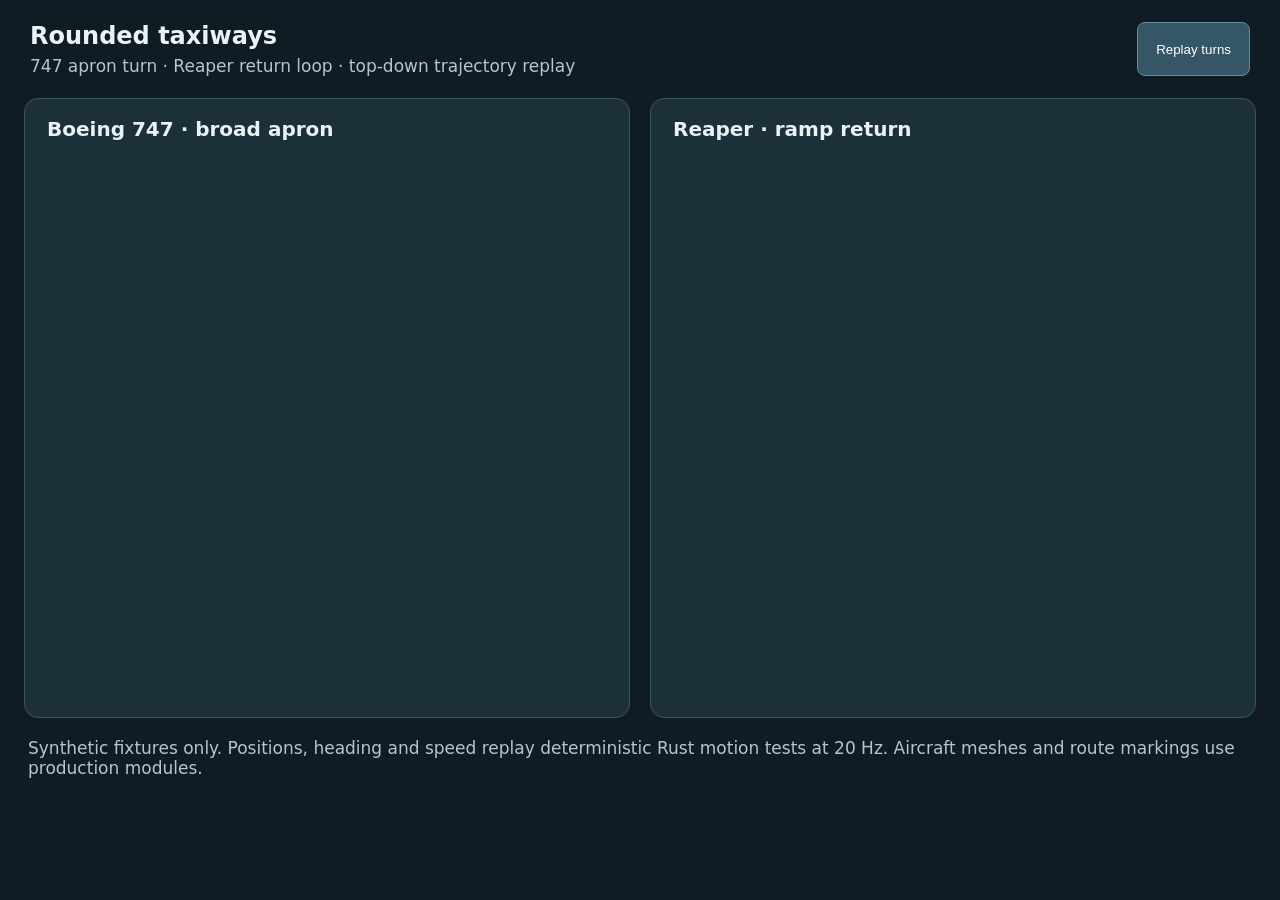
==== docs/evidence/rounded-taxiways/replay.html @ 657e7543 "feat: Add rounded taxiway routes and continuous ground turns" ====
<!doctype html><html><meta charset="utf-8"><title>Rounded taxiways · synthetic trajectory replay</title>
<style>body{margin:0;background:#101c24;color:#eaf2f5;font:17px system-ui}header{padding:22px 30px;display:flex;justify-content:space-between}h1{font-size:24px;margin:0 0 6px}p{margin:0;color:#b2c6ce}main{display:grid;grid-template-columns:1fr 1fr;gap:20px;padding:0 24px}section{background:#1c3039;border:1px solid #3c545e;border-radius:14px;overflow:hidden}h2{margin:18px 22px 4px;font-size:20px}.status{margin:0 22px 12px;color:#ffda75}canvas{display:block;width:100%}footer{margin:20px 28px;color:#b2c6ce}button{color:#fff;background:#345666;border:1px solid #648c9e;border-radius:8px;padding:10px 18px}</style>
<header><div><h1>Rounded taxiways</h1><p>747 apron turn · Reaper return loop · top-down trajectory replay</p></div><button id="replay">Replay turns</button></header>
<main><section><h2>Boeing 747 · broad apron</h2><p class="status" id="s0"></p><canvas id="c0"></canvas></section><section><h2>Reaper · ramp return</h2><p class="status" id="s1"></p><canvas id="c1"></canvas></section></main>
<footer>Synthetic fixtures only. Positions, heading and speed replay deterministic Rust motion tests at 20 Hz. Aircraft meshes and route markings use production modules.</footer>
<script type="module">
import * as THREE from '../../../web/vendor/three.module.js';
import {makeJumboMesh,makeDroneMesh} from '../../../web/aircraft.js';
import {roundedRoute,routeRibbon} from '../../../web/ground-route.js';
const data=[{"frames":[[103.0,-39.9900016784668,1.5707963705062866,0.20000000298023224],[103.0,-39.970001220703125,1.5707963705062866,0.4000000059604645],[103.0,-39.939998626708984,1.5707963705062866,0.6000000238418579],[103.0,-39.900001525878906,1.5707963705062866,0.800000011920929],[103.0,-39.849998474121094,1.5707963705062866,1.0],[103.0,-39.790000915527344,1.5707963705062866,1.2000000476837158],[103.0,-39.720001220703125,1.5707963705062866,1.4000000953674316],[103.0,-39.63999938964844,1.5707963705062866,1.6000001430511475],[103.0,-39.54999923706055,1.5707963705062866,1.8000001907348633],[103.0,-39.45000076293945,1.5707963705062866,2.000000238418579],[103.0,-39.34000015258789,1.5707963705062866,2.200000286102295],[103.0,-39.220001220703125,1.5707963705062866,2.4000003337860107],[103.0,-39.09000015258789,1.5707963705062866,2.6000003814697266],[103.0,-38.95000076293945,1.5707963705062866,2.8000004291534424],[103.0,-38.79999923706055,1.5707963705062866,3.000000476837158],[103.0,-38.63999938964844,1.5707963705062866,3.200000524520874],[103.0,-38.470001220703125,1.5707963705062866,3.40000057220459],[103.0,-38.290000915527344,1.5707963705062866,3.6000006198883057],[103.0,-38.099998474121094,1.5707963705062866,3.8000006675720215],[103.0,-37.900001525878906,1.5707963705062866,4.000000476837158],[103.0,-37.689998626708984,1.5707963705062866,4.200000286102295],[103.0,-37.470001220703125,1.5707963705062866,4.400000095367432],[103.0,-37.23999786376953,1.5707963705062866,4.599999904632568],[103.0,-37.0,1.5707963705062866,4.799999713897705],[103.0,-36.75,1.5707963705062866,4.999999523162842],[103.0,-36.48999786376953,1.5707963705062866,5.1999993324279785],[103.0,-36.220001220703125,1.5707963705062866,5.399999141693115],[103.0,-35.939998626708984,1.5707963705062866,5.599998950958252],[103.0,-35.650001525878906,1.5707963705062866,5.799998760223389],[103.0,-35.349998474121094,1.5707963705062866,5.999998569488525],[103.0,-35.04999923706055,1.5707963705062866,6.0],[103.0,-34.75,1.5707963705062866,6.0],[103.0,-34.45000076293945,1.5707963705062866,6.0],[103.0,-34.150001525878906,1.5707963705062866,6.0],[103.0,-33.849998474121094,1.5707963705062866,6.0],[103.0,-33.54999923706055,1.5707963705062866,6.0],[103.0,-33.25,1.5707963705062866,6.0],[103.0,-32.95000076293945,1.5707963705062866,6.0],[103.0,-32.650001525878906,1.5707963705062866,6.0],[103.0,-32.349998474121094,1.5707963705062866,6.0],[103.0,-32.04999923706055,1.5707963705062866,6.0],[103.0,-31.75,1.5707963705062866,6.0],[103.0,-31.44999885559082,1.5707963705062866,6.0],[103.0,-31.149999618530273,1.5707963705062866,6.0],[103.0,-30.850000381469727,1.5707963705062866,6.0],[103.0,-30.549999237060547,1.5707963705062866,6.0],[103.0,-30.25,1.5707963705062866,6.0],[103.0,-29.94999885559082,1.5707963705062866,6.0],[103.0,-29.649999618530273,1.5707963705062866,6.0],[103.0,-29.350000381469727,1.5707963705062866,6.0],[103.0,-29.049999237060547,1.5707963705062866,6.0],[103.0,-28.75,1.5707963705062866,6.0],[103.0,-28.44999885559082,1.5707963705062866,6.0],[103.0,-28.149999618530273,1.5707963705062866,6.0],[103.0,-27.850000381469727,1.5707963705062866,6.0],[103.0,-27.549999237060547,1.5707963705062866,6.0],[103.0,-27.25,1.5707963705062866,6.0],[103.0,-26.94999885559082,1.5707963705062866,6.0],[103.0,-26.649999618530273,1.5707963705062866,6.0],[103.0,-26.350000381469727,1.5707963705062866,6.0],[103.0,-26.049999237060547,1.5707963705062866,6.0],[103.0,-25.75,1.5707963705062866,6.0],[103.0,-25.44999885559082,1.5707963705062866,6.0],[103.0,-25.149999618530273,1.5707963705062866,6.0],[103.0,-24.850000381469727,1.5707963705062866,6.0],[103.0,-24.549999237060547,1.5707963705062866,6.0],[103.0,-24.25,1.5707963705062866,6.0],[103.0,-23.94999885559082,1.5707963705062866,6.0],[103.0,-23.649999618530273,1.5707963705062866,6.0],[103.0,-23.349998474121094,1.5707963705062866,6.0],[103.0,-23.049999237060547,1.5707963705062866,6.0],[103.0,-22.75,1.5707963705062866,6.0],[103.0,-22.44999885559082,1.5707963705062866,6.0],[103.0,-22.149999618530273,1.5707963705062866,6.0],[103.0,-21.849998474121094,1.5707963705062866,6.0],[103.0,-21.549999237060547,1.5707963705062866,6.0],[103.0,-21.25,1.5707963705062866,6.0],[103.0,-20.94999885559082,1.5707963705062866,6.0],[103.0,-20.649999618530273,1.5707963705062866,6.0],[103.0,-20.349998474121094,1.5707963705062866,6.0],[103.0,-20.049999237060547,1.5707963705062866,6.0],[103.0,-19.75,1.5707963705062866,6.0],[103.0,-19.44999885559082,1.5707963705062866,6.0],[103.0,-19.149999618530273,1.5707963705062866,6.0],[103.0,-18.849998474121094,1.5707963705062866,6.0],[103.0,-18.549999237060547,1.5707963705062866,6.0],[103.0,-18.260679244995117,1.5707963705062866,5.786417007446289],[103.0,-17.986356735229492,1.5707963705062866,5.486416816711426],[103.0,-17.72703742980957,1.5707963705062866,5.1864166259765625],[103.0,-17.482715606689453,1.5707963705062866,4.886416435241699],[103.0,-17.247360229492188,1.5707963705062866,4.707108974456787],[103.0,-17.017452239990234,1.5707963705062866,4.598151206970215],[103.0,-16.792856216430664,1.5707963705062866,4.491933822631836],[103.0,-16.57343292236328,1.5707963705062866,4.388465881347656],[103.0,-16.359041213989258,1.5707963705062866,4.2878336906433105],[103.0,-16.149538040161133,1.5707963705062866,4.190056324005127],[103.0,-15.944777488708496,1.5707963705062866,4.09522008895874],[103.0,-15.744607925415039,1.5707963705062866,4.003393173217773],[103.0,-15.548877716064453,1.5707963705062866,3.914597511291504],[103.0,-15.35659122467041,1.5707963705062866,3.845737934112549],[103.0,-15.167389869689941,1.5707963705062866,3.7840256690979004],[103.0,-14.982073783874512,1.5707963705062866,3.7063212394714355],[103.0,-14.800641059875488,1.5707963705062866,3.6286520957946777],[103.0,-14.622925758361816,1.5707963705062866,3.5543088912963867],[103.0,-14.448760032653809,1.5707963705062866,3.4833085536956787],[103.0,-14.277627944946289,1.5707963705062866,3.422640800476074],[103.0,-14.10845947265625,1.5707963705062866,3.3833634853363037],[103.0,-13.942405700683594,1.5707963705062866,3.32108998298645],[103.0,-13.77928352355957,1.5707963705062866,3.2624454498291016],[103.0,-13.61890983581543,1.5707963705062866,3.207469940185547],[103.0,-13.45995044708252,1.5707963705062866,3.1791820526123047],[103.0,-13.303352355957031,1.5707963705062866,3.13195538520813],[103.0,-13.149033546447754,1.5707963705062866,3.086378574371338],[103.0,-12.996800422668457,1.5707963705062866,3.044668436050415],[103.0,-12.845539093017578,1.5707963705062866,3.0252320766448975],[103.0,-12.696069717407227,1.5707963705062866,2.989379405975342],[103.0,-12.548192977905273,1.5707963705062866,2.9575376510620117],[103.0,-12.40163516998291,1.5707963705062866,2.9311463832855225],[103.0,-12.255773544311523,1.5707963705062866,2.9172472953796387],[103.0,-12.110998153686523,1.5707963705062866,2.8955116271972656],[103.0,-11.967103958129883,1.5707963705062866,2.8778669834136963],[103.0,-11.823576927185059,1.5707963705062866,2.8705551624298096],[103.0,-11.680621147155762,1.5707963705062866,2.859113931655884],[103.0,-11.538028717041016,1.5707963705062866,2.851844072341919],[103.0,-11.395543098449707,1.5707963705062866,2.8497185707092285],[103.0,-11.253110885620117,1.5707963705062866,2.8486437797546387],[103.0,-11.110678672790527,1.5707963705062866,2.8486437797546387],[103.0,-10.968246459960938,1.5707963705062866,2.8486437797546387],[103.0,-10.825814247131348,1.5707963705062866,2.8486437797546387],[103.0,-10.683382034301758,1.5707963705062866,2.8486437797546387],[103.0,-10.540949821472168,1.5707963705062866,2.8486437797546387],[103.0,-10.398517608642578,1.5707963705062866,2.8486437797546387],[103.0,-10.256085395812988,1.5707963705062866,2.8486437797546387],[103.0,-10.113653182983398,1.5707963705062866,2.8486437797546387],[103.0,-9.971220970153809,1.5707963705062866,2.8486437797546387],[103.0,-9.828788757324219,1.5707963705062866,2.8486437797546387],[103.0,-9.686356544494629,1.5707963705062866,2.8486437797546387],[103.0,-9.543924331665039,1.5707963705062866,2.8486437797546387],[103.0,-9.40149211883545,1.5707963705062866,2.8486437797546387],[103.0,-9.25905990600586,1.5707963705062866,2.8486437797546387],[103.0,-9.11662769317627,1.5707963705062866,2.8486437797546387],[103.0,-8.97419548034668,1.5707963705062866,2.8486437797546387],[103.0,-8.83176326751709,1.5707963705062866,2.8486437797546387],[103.0,-8.6893310546875,1.5707963705062866,2.8486437797546387],[103.0,-8.54689884185791,1.5707963705062866,2.8486437797546387],[103.0,-8.40446662902832,1.5707963705062866,2.8486437797546387],[103.0,-8.26203441619873,1.5707963705062866,2.8486437797546387],[103.0,-8.11960220336914,1.5707963705062866,2.8486437797546387],[103.0,-7.977169990539551,1.5707963705062866,2.8486437797546387],[103.0,-7.834737777709961,1.5707963705062866,2.8486437797546387],[103.0,-7.692305564880371,1.5707963705062866,2.8486437797546387],[103.0003890991211,-7.549874305725098,1.5641748905181885,2.8486437797546387],[103.0019760131836,-7.407451629638672,1.554553508758545,2.8486437797546387],[103.00505828857422,-7.265053749084473,1.5446324348449707,2.8486437797546387],[103.00953674316406,-7.122692584991455,1.5344324111938477,2.8486437797546387],[103.01542663574219,-6.98038387298584,1.5239447355270386,2.8486437797546387],[103.02277374267578,-6.838141918182373,1.5131605863571167,2.8486437797546387],[103.03185272216797,-6.696000099182129,1.5020197629928589,2.8486437797546387],[103.04247283935547,-6.553966522216797,1.4905567169189453,2.8486437797546387],[103.05467224121094,-6.4120588302612305,1.4787653684616089,2.8486437797546387],[103.06859588623047,-6.270310401916504,1.4666110277175903,2.8486437797546387],[103.08436584472656,-6.128754615783691,1.4540656805038452,2.8486437797546387],[103.10182189941406,-5.987398624420166,1.4411592483520508,2.8486437797546387],[103.12112426757812,-5.8462815284729,1.4278591871261597,2.8486437797546387],[103.1424560546875,-5.70545768737793,1.4141215085983276,2.8486437797546387],[103.16560363769531,-5.564921855926514,1.399990439414978,2.8486437797546387],[103.19084930419922,-5.424746036529541,1.385407567024231,2.8486437797546387],[103.21818542480469,-5.284963607788086,1.3703699111938477,2.8486437797546387],[103.24749755859375,-5.14558219909668,1.354903221130371,2.8486437797546387],[103.27923583984375,-5.006732940673828,1.338909387588501,2.8486437797546387],[103.3130111694336,-4.868366718292236,1.3224730491638184,2.8486437797546387],[103.34925842285156,-4.730625629425049,1.305505633354187,2.8486437797546387],[103.38774108886719,-4.593494892120361,1.2880536317825317,2.8486437797546387],[103.4287338256836,-4.457091808319092,1.2700685262680054,2.8486437797546387],[103.4721450805664,-4.321439743041992,1.2515703439712524,2.8486437797546387],[103.51815032958984,-4.1866455078125,1.2325290441513062,2.8486437797546387],[103.56668090820312,-4.052737712860107,1.2129666805267334,2.8486437797546387],[103.61795043945312,-3.9198577404022217,1.1928467750549316,2.8486437797546387],[103.67176818847656,-3.7879886627197266,1.172219157218933,2.8486437797546387],[103.72853088378906,-3.6573591232299805,1.151018500328064,2.8486437797546387],[103.78787231445312,-3.527884006500244,1.1293286085128784,2.8486437797546387],[103.8502426147461,-3.399833917617798,1.1070866584777832,2.8486437797546387],[103.91536712646484,-3.2731688022613525,1.0843571424484253,2.8486437797546387],[103.98333740234375,-3.148008346557617,1.0611464977264404,2.8486437797546387],[104.05437469482422,-3.024559736251831,1.0374473333358765,2.8486437797546387],[104.12818908691406,-2.90275239944458,1.0133291482925415,2.8486437797546387],[104.20502471923828,-2.7828290462493896,0.9887869954109192,2.8486437797546387],[104.28484344482422,-2.6648671627044678,0.9638641476631165,2.8486437797546387],[104.36746215820312,-2.5488533973693848,0.9386141896247864,2.8486437797546387],[104.45311737060547,-2.4350595474243164,0.9130532145500183,2.8486437797546387],[104.54167175292969,-2.323512315750122,0.8872398138046265,2.8486437797546387],[104.63298034667969,-2.2142059803009033,0.8612271547317505,2.8486437797546387],[104.7271957397461,-2.107389450073242,0.8350538015365601,2.8486437797546387],[104.82421112060547,-2.0031158924102783,0.8087788820266724,2.8486437797546387],[104.92383575439453,-1.9013351202011108,0.7824565172195435,2.8486437797546387],[105.0261459350586,-1.8022366762161255,0.7561383247375488,2.8486921787261963],[105.13113403320312,-1.705917239189148,0.7298752069473267,2.8496994972229004],[105.23872375488281,-1.612112283706665,0.7036746740341187,2.8549320697784424],[105.34906768798828,-1.5208271741867065,0.6775528192520142,2.864323854446411],[105.46212005615234,-1.4324058294296265,0.6516071557998657,2.870535373687744],[105.57796478271484,-1.3463704586029053,0.6257829666137695,2.8861465454101562],[105.69673156738281,-1.2626819610595703,0.6000913381576538,2.905874013900757],[105.81822204589844,-1.1819689273834229,0.5746944546699524,2.9172260761260986],[105.94274139404297,-1.103563904762268,0.5494731068611145,2.943077564239502],[106.07041931152344,-1.0274507999420166,0.5244383215904236,2.972975730895996],[106.20149993896484,-0.9538402557373047,0.49963757395744324,3.0068702697753906],[106.33517456054688,-0.8830565214157104,0.4752229154109955,3.0252439975738525],[106.47225952148438,-0.8145622611045837,0.45104295015335083,3.065053939819336],[106.61292266845703,-0.7484139204025269,0.42711663246154785,3.1087486743927],[106.75624084472656,-0.6853295564651489,0.4036780893802643,3.131972312927246],[106.90324401855469,-0.6245787739753723,0.38051488995552063,3.181265115737915],[107.0540542602539,-0.566194474697113,0.357636034488678,3.234429359436035],[107.20883178710938,-0.5102869272232056,0.3350661098957062,3.291407823562622],[107.36627197265625,-0.4575141966342926,0.31304705142974854,3.3210041522979736],[107.52777099609375,-0.4072052240371704,0.2913414239883423,3.3832740783691406],[107.69347381591797,-0.35941943526268005,0.26995792984962463,3.4492123126983643],[107.86349487304688,-0.3142273426055908,0.2489076852798462,3.5184969902038574],[108.03797149658203,-0.2718409299850464,0.22823092341423035,3.5910544395446777],[108.21511840820312,-0.23264068365097046,0.20812423527240753,3.628732204437256],[108.39681243896484,-0.196175679564476,0.18836325407028198,3.7064266204833984],[108.5831527709961,-0.16252879798412323,0.16895587742328644,3.7872416973114014],[108.77425384521484,-0.1317816525697708,0.14990738034248352,3.8712472915649414],[108.97022247314453,-0.10401814430952072,0.1312219202518463,3.9585306644439697],[109.1711654663086,-0.07936224341392517,0.11291155964136124,4.049031734466553],[109.37481689453125,-0.05815958231687546,0.09518734365701675,4.09512996673584],[109.58353424072266,-0.04010618105530739,0.07782018184661865,4.189992427825928],[109.79740905761719,-0.025290971621870995,0.060810916125774384,4.2879319190979],[110.01654052734375,-0.013804754242300987,0.04416128247976303,4.388600826263428],[110.2409896850586,-0.005737910512834787,0.027872271835803986,4.491946220397949],[110.47084045410156,-0.0011795568279922009,0.011942765675485134,4.598055839538574],[110.70618438720703,0.0,0.0,4.707034587860107],[110.9515380859375,0.0,0.0,4.907034397125244],[111.20689392089844,0.0,0.0,5.107034206390381],[111.47224426269531,0.0,0.0,5.307034015655518],[111.74759674072266,0.0,0.0,5.507033824920654],[112.03294372558594,0.0,0.0,5.707033634185791],[112.32830047607422,0.0,0.0,5.907033443450928],[112.6282958984375,0.0,0.0,6.0],[112.92829895019531,0.0,0.0,6.0],[113.2282943725586,0.0,0.0,6.0],[113.5282974243164,0.0,0.0,6.0],[113.82830047607422,0.0,0.0,6.0],[114.1282958984375,0.0,0.0,6.0],[114.42829895019531,0.0,0.0,6.0],[114.7282943725586,0.0,0.0,6.0],[115.0282974243164,0.0,0.0,6.0],[115.32830047607422,0.0,0.0,6.0],[115.6282958984375,0.0,0.0,6.0],[115.92829895019531,0.0,0.0,6.0],[116.2282943725586,0.0,0.0,6.0],[116.5282974243164,0.0,0.0,6.0],[116.82830047607422,0.0,0.0,6.0],[117.12213134765625,0.0,0.0,5.876603603363037],[117.40133666992188,0.0,0.0,5.584255695343018],[117.66595458984375,0.0,0.0,5.292308330535889],[117.9159927368164,0.0,0.0,5.000804424285889],[118.1514892578125,0.0,0.0,4.709794998168945],[118.37245178222656,0.0,0.0,4.419340133666992],[118.57892608642578,0.0,0.0,4.129510879516602],[118.77095031738281,0.0,0.0,3.8403937816619873],[118.94855499267578,0.0,0.0,3.552093267440796],[119.11178588867188,0.0,0.0,3.264739513397217],[119.26071166992188,0.0,0.0,2.978494167327881],[119.39539337158203,0.0,0.0,2.6935644149780273],[119.51590728759766,0.0,0.0,2.410219430923462],[119.62234497070312,0.0,0.0,2.1288182735443115],[119.71483612060547,0.0,0.0,1.8498525619506836],[119.79354095458984,0.0,0.0,1.5740208625793457],[119.85865783691406,0.0,0.0,1.3023550510406494],[119.91047668457031,0.0,0.0,1.036461353302002],[119.94943237304688,0.0,0.0,0.779005229473114],[119.97616577148438,0.0,0.0,0.534774899482727],[119.99182891845703,0.0,0.0,0.3131754398345947],[119.9985122680664,0.0,0.0,0.13368064165115356],[120.0,0.0,0.0,0.0]],"name":"747 apron","route":[[103.0,0.0],[120.0,0.0]],"start":[103.0,-40.0]},{"frames":[[16.0,14.989999771118164,-1.5707963705062866,0.20000000298023224],[16.0,14.970000267028809,-1.5707963705062866,0.4000000059604645],[16.0,14.9399995803833,-1.5707963705062866,0.6000000238418579],[16.0,14.899999618530273,-1.5707963705062866,0.800000011920929],[16.0,14.850000381469727,-1.5707963705062866,1.0],[16.0,14.789999961853027,-1.5707963705062866,1.2000000476837158],[16.0,14.720000267028809,-1.5707963705062866,1.4000000953674316],[16.0,14.640000343322754,-1.5707963705062866,1.6000001430511475],[16.0,14.550000190734863,-1.5707963705062866,1.8000001907348633],[16.0,14.449999809265137,-1.5707963705062866,2.000000238418579],[16.0,14.34000015258789,-1.5707963705062866,2.200000286102295],[16.0,14.220000267028809,-1.5707963705062866,2.4000003337860107],[16.0,14.09000015258789,-1.5707963705062866,2.6000003814697266],[16.0,13.949999809265137,-1.5707963705062866,2.8000004291534424],[16.0,13.800000190734863,-1.5707963705062866,3.000000476837158],[16.0,13.639999389648438,-1.5707963705062866,3.200000524520874],[16.0,13.469999313354492,-1.5707963705062866,3.40000057220459],[16.0,13.289999961853027,-1.5707963705062866,3.6000006198883057],[16.0,13.09999942779541,-1.5707963705062866,3.8000006675720215],[16.0,12.899999618530273,-1.5707963705062866,4.000000476837158],[16.0,12.6899995803833,-1.5707963705062866,4.200000286102295],[16.0,12.469999313354492,-1.5707963705062866,4.400000095367432],[16.0,12.239999771118164,-1.5707963705062866,4.599999904632568],[16.0,12.0,-1.5707963705062866,4.799999713897705],[16.0,11.75,-1.5707963705062866,4.999999523162842],[16.0,11.489999771118164,-1.5707963705062866,5.1999993324279785],[16.0,11.219999313354492,-1.5707963705062866,5.399999141693115],[16.0,10.9399995803833,-1.5707963705062866,5.599998950958252],[16.0,10.649999618530273,-1.5707963705062866,5.799998760223389],[16.0,10.34999942779541,-1.5707963705062866,5.999998569488525],[16.0,10.050000190734863,-1.5707963705062866,6.0],[16.0,9.75,-1.5707963705062866,6.0],[16.0,9.449999809265137,-1.5707963705062866,6.0],[16.0,9.149999618530273,-1.5707963705062866,6.0],[16.0,8.84999942779541,-1.5707963705062866,6.0],[16.0,8.550000190734863,-1.5707963705062866,6.0],[16.0,8.25,-1.5707963705062866,6.0],[16.0,7.949999809265137,-1.5707963705062866,6.0],[16.0,7.649999618530273,-1.5707963705062866,6.0],[16.0,7.349999904632568,-1.5707963705062866,6.0],[16.0,7.049999713897705,-1.5707963705062866,6.0],[16.0,6.75,-1.5707963705062866,6.0],[16.0,6.449999809265137,-1.5707963705062866,6.0],[16.0,6.149999618530273,-1.5707963705062866,6.0],[16.0,5.849999904632568,-1.5707963705062866,6.0],[16.0,5.549999713897705,-1.5707963705062866,6.0],[16.0,5.249999523162842,-1.5707963705062866,6.0],[16.0,4.949999809265137,-1.5707963705062866,6.0],[16.0,4.649999618530273,-1.5707963705062866,6.0],[16.0,4.34999942779541,-1.5707963705062866,6.0],[16.0,4.049999713897705,-1.5707963705062866,6.0],[16.0,3.749999523162842,-1.5707963705062866,6.0],[16.0,3.4499995708465576,-1.5707963705062866,6.0],[16.0,3.1499996185302734,-1.5707963705062866,6.0],[16.0,2.8499996662139893,-1.5707963705062866,6.0],[16.0,2.549999713897705,-1.5707963705062866,6.0],[16.0,2.249999523162842,-1.5707963705062866,6.0],[16.0,1.9499995708465576,-1.5707963705062866,6.0],[16.0,1.6499996185302734,-1.5707963705062866,6.0],[16.0,1.3499995470046997,-1.5707963705062866,6.0],[16.0,1.049999475479126,-1.5707963705062866,6.0],[16.0,0.7499995231628418,-1.5707963705062866,6.0],[16.0,0.44999951124191284,-1.5707963705062866,6.0],[16.0,0.16332021355628967,-1.5707963705062866,5.733585834503174],[16.0,-0.10835906863212585,-1.5707963705062866,5.4335856437683105],[16.0,-0.36503833532333374,-1.5707963705062866,5.133585453033447],[16.0,-0.606717586517334,-1.5707963705062866,4.833585262298584],[16.0,-0.833396852016449,-1.5707963705062866,4.533585071563721],[16.0,-1.0450761318206787,-1.5707963705062866,4.233584880828857],[16.0,-1.2417553663253784,-1.5707963705062866,3.9335849285125732],[16.0,-1.4234346151351929,-1.5707963705062866,3.633584976196289],[16.0,-1.590113878250122,-1.5707963705062866,3.333585023880005],[16.0,-1.7478286027908325,-1.5707963705062866,3.154294967651367],[16.0,-1.9001152515411377,-1.5707963705062866,3.0457332134246826],[16.0,-2.047186851501465,-1.5707963705062866,2.9414305686950684],[16.0,-2.189267635345459,-1.5707963705062866,2.841615915298462],[16.0,-2.327362060546875,-1.5707963705062866,2.7618887424468994],[16.0,-2.461632251739502,-1.5707963705062866,2.6854021549224854],[16.0,-2.5915329456329346,-1.5707963705062866,2.598015546798706],[16.0,-2.717311382293701,-1.5707963705062866,2.5155696868896484],[16.0,-2.8402557373046875,-1.5707963705062866,2.458885669708252],[16.0,-2.9597315788269043,-1.5707963705062866,2.389519214630127],[16.0,-3.075779676437378,-1.5707963705062866,2.3209614753723145],[16.0,-3.1896917819976807,-1.5707963705062866,2.2782397270202637],[16.0,-3.3006343841552734,-1.5707963705062866,2.2188539505004883],[16.0,-3.4091756343841553,-1.5707963705062866,2.170825242996216],[16.0,-3.515803813934326,-1.5707963705062866,2.132561683654785],[16.0,-3.6202340126037598,-1.5707963705062866,2.088601589202881],[16.0,-3.72336745262146,-1.5707963705062866,2.0626697540283203],[16.0,-3.8248088359832764,-1.5707963705062866,2.0288307666778564],[16.0,-3.92529559135437,-1.5707963705062866,2.009734869003296],[16.0,-4.024609565734863,-1.5707963705062866,1.9862817525863647],[16.0,-4.12332010269165,-1.5707963705062866,1.9742032289505005],[16.0,-4.221385955810547,-1.5707963705062866,1.9613161087036133],[16.0,-4.3192033767700195,-1.5707963705062866,1.9563499689102173],[16.0,-4.416912078857422,-1.5707963705062866,1.9541720151901245],[16.0,-4.514620304107666,-1.5707963705062866,1.9541682004928589],[16.0,-4.61232852935791,-1.5707963705062866,1.9541682004928589],[16.0,-4.7100372314453125,-1.5707963705062866,1.9541682004928589],[16.0,-4.807745456695557,-1.5707963705062866,1.9541682004928589],[16.0,-4.905453681945801,-1.5707963705062866,1.9541682004928589],[16.0,-5.003162384033203,-1.5707963705062866,1.9541682004928589],[16.0,-5.100870609283447,-1.5707963705062866,1.9541682004928589],[16.0,-5.19857931137085,-1.5707963705062866,1.9541682004928589],[16.0,-5.296287536621094,-1.5707963705062866,1.9541682004928589],[16.0,-5.393995761871338,-1.5707963705062866,1.9541682004928589],[16.0,-5.49170446395874,-1.5707963705062866,1.9541682004928589],[16.0,-5.589412689208984,-1.5707963705062866,1.9541682004928589],[16.0,-5.687121391296387,-1.5707963705062866,1.9541682004928589],[16.0,-5.784829616546631,-1.5707963705062866,1.9541682004928589],[16.0,-5.882537841796875,-1.5707963705062866,1.9541682004928589],[16.0,-5.980246543884277,-1.5707963705062866,1.9541682004928589],[16.0,-6.0779547691345215,-1.5707963705062866,1.9541682004928589],[16.0,-6.175662994384766,-1.5707963705062866,1.9541682004928589],[16.0,-6.273371696472168,-1.5707963705062866,1.9541682004928589],[16.0,-6.371079921722412,-1.5707963705062866,1.9541682004928589],[16.0,-6.4687886238098145,-1.5707963705062866,1.9541682004928589],[16.0,-6.566496849060059,-1.5707963705062866,1.9541682004928589],[16.0,-6.664205074310303,-1.5707963705062866,1.9541682004928589],[16.0,-6.761913776397705,-1.5707963705062866,1.9541682004928589],[16.0,-6.859622001647949,-1.5707963705062866,1.9541682004928589],[16.0,-6.957330703735352,-1.5707963705062866,1.9541682004928589],[16.0,-7.055038928985596,-1.5707963705062866,1.9541682004928589],[16.0,-7.15274715423584,-1.5707963705062866,1.9541682004928589],[16.0,-7.250455856323242,-1.5707963705062866,1.9541682004928589],[16.0,-7.348164081573486,-1.5707963705062866,1.9541682004928589],[16.0,-7.4458723068237305,-1.5707963705062866,1.9541682004928589],[16.0,-7.543581008911133,-1.5707963705062866,1.9541682004928589],[16.0,-7.641289234161377,-1.5707963705062866,1.9541682004928589],[16.0,-7.738997459411621,-1.5707963705062866,1.9541682004928589],[16.0,-7.836706161499023,-1.5707963705062866,1.9541682004928589],[16.0,-7.934414386749268,-1.5707963705062866,1.9541682004928589],[16.0,-8.032122611999512,-1.5707963705062866,1.9541682004928589],[16.0,-8.129831314086914,-1.5707963705062866,1.9541682004928589],[16.0,-8.227540016174316,-1.5707963705062866,1.9541682004928589],[16.0,-8.325247764587402,-1.5707963705062866,1.9541682004928589],[16.0,-8.422956466674805,-1.5707963705062866,1.9541682004928589],[16.0,-8.520665168762207,-1.5707963705062866,1.9541682004928589],[16.0,-8.618372917175293,-1.5707963705062866,1.9541682004928589],[16.0,-8.716081619262695,-1.5707963705062866,1.9541682004928589],[16.0,-8.813790321350098,-1.5707963705062866,1.9541682004928589],[16.0,-8.9114990234375,-1.5707963705062866,1.9541682004928589],[16.0,-9.009206771850586,-1.5707963705062866,1.9541682004928589],[16.0,-9.106915473937988,-1.5707963705062866,1.9541682004928589],[16.0,-9.20462417602539,-1.5707963705062866,1.9541682004928589],[16.0,-9.302331924438477,-1.5707963705062866,1.9541682004928589],[16.0,-9.400040626525879,-1.5707963705062866,1.9541682004928589],[16.0,-9.497749328613281,-1.5707963705062866,1.9541682004928589],[16.0,-9.595457077026367,-1.5707963705062866,1.9541682004928589],[16.0,-9.69316577911377,-1.5707963705062866,1.9541682004928589],[16.0,-9.790874481201172,-1.5707963705062866,1.9541682004928589],[16.0,-9.888582229614258,-1.5707963705062866,1.9541682004928589],[16.0,-9.98629093170166,-1.5707963705062866,1.9541682004928589],[16.0,-10.083999633789062,-1.5707963705062866,1.9541682004928589],[16.0,-10.181708335876465,-1.5707963705062866,1.9541682004928589],[16.0,-10.27941608428955,-1.5707963705062866,1.9541682004928589],[16.0,-10.377124786376953,-1.5707963705062866,1.9541682004928589],[16.0,-10.474833488464355,-1.5707963705062866,1.9541682004928589],[16.0,-10.572541236877441,-1.5707963705062866,1.9541682004928589],[16.0,-10.670249938964844,-1.5707963705062866,1.9541682004928589],[16.0,-10.767958641052246,-1.5707963705062866,1.9541682004928589],[16.0,-10.865666389465332,-1.5707963705062866,1.9541682004928589],[16.0,-10.963375091552734,-1.5707963705062866,1.9541682004928589],[16.0,-11.061083793640137,-1.5707963705062866,1.9541682004928589],[16.0,-11.158791542053223,-1.5707963705062866,1.9541682004928589],[16.0,-11.256500244140625,-1.5707963705062866,1.9541682004928589],[16.0,-11.354208946228027,-1.5707963705062866,1.9541682004928589],[16.00020408630371,-11.451916694641113,-1.5635005235671997,1.9541682004928589],[16.001636505126953,-11.549613952636719,-1.549328327178955,1.9541682004928589],[16.00445556640625,-11.647279739379883,-1.534565806388855,1.9541682004928589],[16.00872802734375,-11.744893074035645,-1.5191774368286133,1.9541682004928589],[16.014524459838867,-11.842428207397461,-1.503125786781311,1.9541682004928589],[16.02191925048828,-11.939855575561523,-1.486369252204895,1.9541682004928589],[16.03102684020996,-12.037137985229492,-1.4688496589660645,1.9541682004928589],[16.0418643951416,-12.134241104125977,-1.4505516290664673,1.9541682004928589],[16.05451011657715,-12.231125831604004,-1.4314335584640503,1.9541682004928589],[16.06904411315918,-12.32774543762207,-1.4114538431167603,1.9541682004928589],[16.085542678833008,-12.42404842376709,-1.3905706405639648,1.9541682004928589],[16.10409164428711,-12.519977569580078,-1.3687435388565063,1.9541682004928589],[16.124771118164062,-12.615469932556152,-1.3459330797195435,1.9541682004928589],[16.147661209106445,-12.710455894470215,-1.3221030235290527,1.9541682004928589],[16.17287254333496,-12.804853439331055,-1.297208547592163,1.9541682004928589],[16.20051383972168,-12.898568153381348,-1.2712067365646362,1.9541682004928589],[16.230621337890625,-12.991518020629883,-1.2440952062606812,1.9541682004928589],[16.263269424438477,-13.083605766296387,-1.215859293937683,1.9541682004928589],[16.298524856567383,-13.174727439880371,-1.1864941120147705,1.9541682004928589],[16.336523056030273,-13.264739990234375,-1.1559762954711914,1.9541682004928589],[16.377334594726562,-13.353510856628418,-1.1243195533752441,1.9541682004928589],[16.420930862426758,-13.440948486328125,-1.0915883779525757,1.9541682004928589],[16.467411041259766,-13.526886940002441,-1.057808518409729,1.9541682004928589],[16.516864776611328,-13.611149787902832,-1.0230263471603394,1.9541682004928589],[16.56917953491211,-13.693666458129883,-0.9873668551445007,1.9541682004928589],[16.62450408935547,-13.77419376373291,-0.9508904218673706,1.9541682004928589],[16.682722091674805,-13.852656364440918,-0.9137439727783203,1.9541682004928589],[16.74382972717285,-13.928888320922852,-0.8760573267936707,1.9541682004928589],[16.80781364440918,-14.002724647521973,-0.8379747867584229,1.9541682004928589],[16.874515533447266,-14.074113845825195,-0.7996668219566345,1.9541682004928589],[16.94397735595703,-14.142821311950684,-0.7612935900688171,1.9541682004928589],[17.015960693359375,-14.208934783935547,-0.7230085134506226,1.9548838138580322],[17.09065055847168,-14.27225112915039,-0.6849371790885925,1.9584619998931885],[17.16803550720215,-14.33311653137207,-0.6470810770988464,1.969178318977356],[17.248146057128906,-14.391261100769043,-0.6096277236938477,1.9798896312713623],[17.331214904785156,-14.447032928466797,-0.5725011825561523,2.0012216567993164],[17.41706085205078,-14.500128746032715,-0.5359421372413635,2.018930196762085],[17.50614356994629,-14.550888061523438,-0.4998150169849396,2.050706386566162],[17.598085403442383,-14.59897518157959,-0.46439599990844727,2.07529616355896],[17.693546295166016,-14.644726753234863,-0.42949819564819336,2.1172738075256348],[17.791967391967773,-14.687762260437012,-0.3954300284385681,2.1485116481781006],[17.894180297851562,-14.728442192077637,-0.3619483709335327,2.200343370437622],[17.999473571777344,-14.766312599182129,-0.32940131425857544,2.2380247116088867],[18.108821868896484,-14.801797866821289,-0.2974744737148285,2.299342393875122],[18.22136878967285,-14.834329605102539,-0.2665741741657257,2.3432207107543945],[18.338247299194336,-14.864367485046387,-0.2363305389881134,2.413634777069092],[18.459667205810547,-14.891694068908691,-0.20682038366794586,2.4892160892486572],[18.58444595336914,-14.915983200073242,-0.17834916710853577,2.5425522327423096],[18.713998794555664,-14.93749713897705,-0.1505848914384842,2.6266403198242188],[18.84850311279297,-14.95603084564209,-0.12358004599809647,2.7155601978302],[18.986534118652344,-14.97131061553955,-0.09762807935476303,2.7775864601135254],[19.129728317260742,-14.983495712280273,-0.0723990797996521,2.8743412494659424],[19.27823829650879,-14.992441177368164,-0.04790282994508743,2.9756665229797363],[19.432207107543945,-14.997993469238281,-0.024149198085069656,3.081449270248413],[19.589906692504883,-14.999960899353027,-0.0014185365289449692,3.1542787551879883],[19.75326156616211,-15.0,0.0,3.2671194076538086],[19.926618576049805,-15.0,0.0,3.4671194553375244],[20.109973907470703,-15.0,0.0,3.6671195030212402],[20.303329467773438,-15.0,0.0,3.867119550704956],[20.506685256958008,-15.0,0.0,4.067119598388672],[20.720041275024414,-15.0,0.0,4.267119407653809],[20.943397521972656,-15.0,0.0,4.467119216918945],[21.176753997802734,-15.0,0.0,4.667119026184082],[21.420108795166016,-15.0,0.0,4.867118835449219],[21.673465728759766,-15.0,0.0,5.0671186447143555],[21.923080444335938,-15.0,0.0,4.992297172546387],[22.158145904541016,-15.0,0.0,4.701303005218506],[22.37868881225586,-15.0,0.0,4.410865306854248],[22.584741592407227,-15.0,0.0,4.121055603027344],[22.77634048461914,-15.0,0.0,3.831960916519165],[22.953523635864258,-15.0,0.0,3.5436861515045166],[23.116342544555664,-15.0,0.0,3.256361961364746],[23.264850616455078,-15.0,0.0,2.970151901245117],[23.399112701416016,-15.0,0.0,2.6852643489837646],[23.519210815429688,-15.0,0.0,2.401970624923706],[23.625242233276367,-15.0,0.0,2.1206326484680176],[23.717330932617188,-15.0,0.0,1.841747760772705],[23.795631408691406,-15.0,0.0,1.5660207271575928],[23.8603572845459,-15.0,0.0,1.294497013092041],[23.91179656982422,-15.0,0.0,1.0288050174713135],[23.95037841796875,-15.0,0.0,0.7716529965400696],[23.976776123046875,-15.0,0.0,0.5279180407524109],[23.992136001586914,-15.0,0.0,0.30720460414886475],[23.998605728149414,-15.0,0.0,0.12938863039016724],[24.0,-15.0,0.0,0.0]],"name":"satellite","route":[[16.0,-15.0],[24.0,-15.0]],"start":[16.0,15.0]},{"frames":[[69.98999786376953,-66.00004577636719,3.1452910900115967,0.20000000298023224],[69.97000122070312,-66.00018310546875,-3.1304354667663574,0.4000000059604645],[69.94693756103516,-66.00053405761719,-3.121511936187744,0.4613467752933502],[69.92387390136719,-66.0010986328125,-3.11222505569458,0.4613467752933502],[69.90082550048828,-66.00189208984375,-3.102550506591797,0.4613467752933502],[69.87777709960938,-66.00292205810547,-3.0924932956695557,0.4613467752933502],[69.85474395751953,-66.0041732788086,-3.082019090652466,0.4613467752933502],[69.83172607421875,-66.00567626953125,-3.0711119174957275,0.4613467752933502],[69.80872344970703,-66.0074234008789,-3.0597410202026367,0.4613467752933502],[69.78575134277344,-66.00944519042969,-3.047879457473755,0.4613467752933502],[69.7627944946289,-66.01174926757812,-3.035499095916748,0.4613467752933502],[69.73987579345703,-66.01433563232422,-3.022566556930542,0.4613467752933502],[69.71698760986328,-66.01721954345703,-3.0090484619140625,0.4613467752933502],[69.69414520263672,-66.02042388916016,-2.9949162006378174,0.4613467752933502],[69.67134857177734,-66.0239486694336,-2.9801270961761475,0.4613467752933502],[69.64861297607422,-66.02783203125,-2.96462345123291,0.4613467752933502],[69.62593841552734,-66.03208923339844,-2.9483399391174316,0.4613467752933502],[69.60334014892578,-66.0367202758789,-2.931276798248291,0.4613467752933502],[69.5808334350586,-66.04174041748047,-2.9133901596069336,0.4613467752933502],[69.55841064453125,-66.04716491699219,-2.8946359157562256,0.4613467752933502],[69.53609466552734,-66.05300903320312,-2.8749756813049316,0.4613467752933502],[69.51390075683594,-66.0593032836914,-2.8543200492858887,0.4613467752933502],[69.49185943603516,-66.06610107421875,-2.8325581550598145,0.4613467752933502],[69.469970703125,-66.0733642578125,-2.809752941131592,0.4613467752933502],[69.4482421875,-66.08110809326172,-2.7858731746673584,0.4613467752933502],[69.42672729492188,-66.08942413330078,-2.760730743408203,0.4613467752933502],[69.40543365478516,-66.0982894897461,-2.734370231628418,0.4613467752933502],[69.38436126708984,-66.10768127441406,-2.7068355083465576,0.4613467752933502],[69.36360168457031,-66.11772918701172,-2.6779003143310547,0.4613467752933502],[69.3431167602539,-66.12834167480469,-2.6477279663085938,0.4613467752933502],[69.32298278808594,-66.13958740234375,-2.6162502765655518,0.4613467752933502],[69.30322265625,-66.15148162841797,-2.5834548473358154,0.4613467752933502],[69.28385925292969,-66.16401672363281,-2.5494561195373535,0.4613467752933502],[69.26495361328125,-66.17723846435547,-2.5142149925231934,0.4613467752933502],[69.24652862548828,-66.19110107421875,-2.4778831005096436,0.4613467752933502],[69.22862243652344,-66.20565032958984,-2.4405367374420166,0.4613467752933502],[69.21128845214844,-66.22086334228516,-2.4023077487945557,0.4613467752933502],[69.19452667236328,-66.23670959472656,-2.363380193710327,0.4613467752933502],[69.17845153808594,-66.25325012207031,-2.3238823413848877,0.4613467752933502],[69.16299438476562,-66.27037048339844,-2.2840497493743896,0.4613467752933502],[69.14826202392578,-66.28811645507812,-2.2440693378448486,0.4613467752933502],[69.1342544555664,-66.30644226074219,-2.204167127609253,0.4613467752933502],[69.12088012695312,-66.32537841796875,-2.164320707321167,0.463733047246933],[69.10816192626953,-66.3451156616211,-2.1244869232177734,0.4697038233280182],[69.09609985351562,-66.36553192138672,-2.084953546524048,0.4743064343929291],[69.08454895019531,-66.38690185546875,-2.0453524589538574,0.4858540892601013],[69.07355499267578,-66.40941619873047,-2.0057082176208496,0.5010641813278198],[69.06327819824219,-66.43276977539062,-1.9666962623596191,0.510414183139801],[69.05352020263672,-66.45748138427734,-1.9276442527770996,0.5313416719436646],[69.0443115234375,-66.4837417602539,-1.8885551691055298,0.5566701292991638],[69.03571319580078,-66.51174926757812,-1.8494898080825806,0.5860602259635925],[69.02777099609375,-66.54170989990234,-1.8105298280715942,0.6199806928634644],[69.02058410644531,-66.57383728027344,-1.7717620134353638,0.6583544015884399],[69.01424407958984,-66.60834503173828,-1.7332861423492432,0.7017949223518372],[69.0088882446289,-66.64546203613281,-1.6953330039978027,0.7501575946807861],[69.00453186035156,-66.68685913085938,-1.6567435264587402,0.8325782418251038],[69.00155639648438,-66.73149108886719,-1.619126558303833,0.8946075439453125],[69.00010681152344,-66.78144836425781,-1.581301212310791,0.9996809959411621],[69.0005874633789,-66.8374252319336,-1.543627142906189,1.1196891069412231],[69.00348663330078,-66.90017700195312,-1.5064976215362549,1.2563848495483398],[69.0095443725586,-66.97274017333984,-1.4692635536193848,1.4563848972320557],[69.01947784423828,-67.0549545288086,-1.4332468509674072,1.6563849449157715],[69.03379821777344,-67.14665985107422,-1.3993635177612305,1.8563849925994873],[69.05296325683594,-67.24767303466797,-1.368322491645813,2.056385040283203],[69.07723999023438,-67.35784149169922,-1.3405243158340454,2.256385087966919],[69.10430908203125,-67.46751403808594,-1.3179035186767578,2.259308099746704],[69.13360595703125,-67.57661437988281,-1.2995045185089111,2.259308099746704],[69.16472625732422,-67.68521118164062,-1.2845697402954102,2.259308099746704],[69.1972885131836,-67.79338073730469,-1.272530436515808,2.259308099746704],[69.23102569580078,-67.90118408203125,-1.26297128200531,2.259308099746704],[69.26567077636719,-68.00870513916016,-1.2555166482925415,2.259308099746704],[69.30101013183594,-68.11600494384766,-1.2499473094940186,2.259308099746704],[69.33686065673828,-68.22312927246094,-1.2460228204727173,2.259308099746704],[69.373046875,-68.33013916015625,-1.2435956001281738,2.259308099746704],[69.409423828125,-68.43708801269531,-1.2425472736358643,2.259308099746704],[69.44584655761719,-68.54402160644531,-1.2427681684494019,2.259308099746704],[69.482177734375,-68.65098571777344,-1.244185447692871,2.259308099746704],[69.51829528808594,-68.75802612304688,-1.246744155883789,2.259308099746704],[69.5540771484375,-68.86517333984375,-1.2504050731658936,2.259308099746704],[69.58940887451172,-68.97247314453125,-1.2551432847976685,2.259308099746704],[69.62417602539062,-69.07994842529297,-1.2609453201293945,2.259308099746704],[69.65825653076172,-69.18765258789062,-1.267809510231018,2.259308099746704],[69.6915512084961,-69.29560089111328,-1.2757444381713867,2.259308099746704],[69.72391510009766,-69.4038314819336,-1.2847685813903809,2.259308099746704],[69.75525665283203,-69.51235961914062,-1.2949098348617554,2.259308099746704],[69.78541564941406,-69.62122344970703,-1.30620539188385,2.259308099746704],[69.81429290771484,-69.73043823242188,-1.3187021017074585,2.259308099746704],[69.84172821044922,-69.84001922607422,-1.3324565887451172,2.259308099746704],[69.8675765991211,-69.94998168945312,-1.3475350141525269,2.259308099746704],[69.89169311523438,-70.06034851074219,-1.3640104532241821,2.259308099746704],[69.91390228271484,-70.17110443115234,-1.3819694519042969,2.259308099746704],[69.93403625488281,-70.28225708007812,-1.401503086090088,2.259308099746704],[69.95189666748047,-70.393798828125,-1.4227155447006226,2.259308099746704],[69.96729278564453,-70.50570678710938,-1.4457157850265503,2.259308099746704],[69.98001098632812,-70.61795043945312,-1.4706194400787354,2.259308099746704],[69.98982238769531,-70.7304916381836,-1.4975494146347046,2.259308099746704],[69.99646759033203,-70.84325408935547,-1.5266329050064087,2.259308099746704],[69.99969482421875,-70.95616912841797,-1.5580049753189087,2.259308099746704],[70.0,-71.06912994384766,-1.5707963705062866,2.259308099746704],[70.0,-71.19210052490234,-1.5707963705062866,2.45930814743042],[70.0,-71.32506561279297,-1.5707963705062866,2.6593081951141357],[70.0,-71.46802520751953,-1.5707963705062866,2.8593082427978516],[70.0,-71.6209945678711,-1.5707963705062866,3.0593082904815674],[70.0,-71.7839584350586,-1.5707963705062866,3.259308338165283],[70.0,-71.95692443847656,-1.5707963705062866,3.459308385848999],[70.0,-72.139892578125,-1.5707963705062866,3.659308433532715],[70.0,-72.33285522460938,-1.5707963705062866,3.8593084812164307],[70.0,-72.53582000732422,-1.5707963705062866,4.0593085289001465],[70.0,-72.74878692626953,-1.5707963705062866,4.259308338165283],[70.0,-72.95996856689453,-1.5707963705062866,4.223692417144775],[70.0,-73.15615844726562,-1.5707963705062866,3.923692464828491],[70.0,-73.3442153930664,-1.5707963705062866,3.761190891265869],[70.0,-73.52792358398438,-1.5707963705062866,3.6741929054260254],[70.0,-73.70568084716797,-1.5707963705062866,3.555086135864258],[70.0,-73.8790054321289,-1.5707963705062866,3.4665017127990723],[70.0,-74.0478744506836,-1.5707963705062866,3.377441167831421],[70.0,-74.2115478515625,-1.5707963705062866,3.273388624191284],[70.0,-74.37156677246094,-1.5707963705062866,3.2003536224365234],[70.0,-74.52718353271484,-1.5707963705062866,3.112401008605957],[70.0,-74.67861938476562,-1.5707963705062866,3.0287766456604004],[70.0,-74.82685852050781,-1.5707963705062866,2.9646501541137695],[70.0,-74.97201538085938,-1.5707963705062866,2.9032070636749268],[70.0,-75.11282348632812,-1.5707963705062866,2.816099166870117],[70.0,-75.25089263916016,-1.5707963705062866,2.7615156173706055],[70.0,-75.38638305664062,-1.5707963705062866,2.7097630500793457],[70.0,-75.5194320678711,-1.5707963705062866,2.660886526107788],[70.0,-75.6495361328125,-1.5707963705062866,2.602180004119873],[70.0,-75.7771224975586,-1.5707963705062866,2.551635265350342],[70.0,-75.90277862548828,-1.5707963705062866,2.5132434368133545],[70.0,-76.02667999267578,-1.5707963705062866,2.477930784225464],[70.0,-76.14896392822266,-1.5707963705062866,2.445765256881714],[70.0,-76.26980590820312,-1.5707963705062866,2.4167709350585938],[70.0,-76.38935852050781,-1.5707963705062866,2.3910129070281982],[70.0,-76.50752258300781,-1.5707963705062866,2.3633174896240234],[70.0,-76.62456512451172,-1.5707963705062866,2.340866804122925],[70.0,-76.74089813232422,-1.5707963705062866,2.326589822769165],[70.0,-76.85667419433594,-1.5707963705062866,2.3156566619873047],[70.0,-76.97208404541016,-1.5707963705062866,2.3080766201019287],[70.0,-77.08727264404297,-1.5707963705062866,2.303860664367676],[70.0,-77.20242309570312,-1.5707963705062866,2.3030169010162354],[70.0,-77.31757354736328,-1.5707963705062866,2.3030169010162354],[70.0,-77.43272399902344,-1.5707963705062866,2.3030169010162354],[70.0,-77.5478744506836,-1.5707963705062866,2.3030169010162354],[70.0,-77.66302490234375,-1.5707963705062866,2.3030169010162354],[70.0,-77.7781753540039,-1.5707963705062866,2.3030169010162354],[70.0,-77.8933334350586,-1.5707963705062866,2.3030169010162354],[70.0,-78.00848388671875,-1.5707963705062866,2.3030169010162354],[70.0,-78.1236343383789,-1.5707963705062866,2.3030169010162354],[70.0,-78.23878479003906,-1.5707963705062866,2.3030169010162354],[70.0,-78.35393524169922,-1.5707963705062866,2.3030169010162354],[70.0,-78.46908569335938,-1.5707963705062866,2.3030169010162354],[70.0,-78.58423614501953,-1.5707963705062866,2.3030169010162354],[70.0,-78.69938659667969,-1.5707963705062866,2.3030169010162354],[70.0,-78.81453704833984,-1.5707963705062866,2.3030169010162354],[70.0,-78.9296875,-1.5707963705062866,2.3030169010162354],[70.0,-79.04483795166016,-1.5707963705062866,2.3030169010162354],[70.0,-79.15998840332031,-1.5707963705062866,2.3030169010162354],[70.0,-79.27513885498047,-1.5707963705062866,2.3030169010162354],[70.0,-79.39028930664062,-1.5707963705062866,2.3030169010162354],[70.0,-79.50543975830078,-1.5707963705062866,2.3030169010162354],[70.0,-79.62059020996094,-1.5707963705062866,2.3030169010162354],[70.0,-79.7357406616211,-1.5707963705062866,2.3030169010162354],[70.0,-79.85089111328125,-1.5707963705062866,2.3030169010162354],[70.0,-79.9660415649414,-1.5707963705062866,2.3030169010162354],[70.0,-80.0811996459961,-1.5707963705062866,2.3030169010162354],[70.0,-80.19635009765625,-1.5707963705062866,2.3030169010162354],[70.0,-80.3115005493164,-1.5707963705062866,2.3030169010162354],[70.0,-80.42665100097656,-1.5707963705062866,2.3030169010162354],[70.0,-80.54180145263672,-1.5707963705062866,2.3030169010162354],[70.0,-80.65695190429688,-1.5707963705062866,2.3030169010162354],[70.0,-80.77210235595703,-1.5707963705062866,2.3030169010162354],[70.0,-80.88725280761719,-1.5707963705062866,2.3030169010162354],[70.0,-81.00240325927734,-1.5707963705062866,2.3030169010162354],[70.0,-81.1175537109375,-1.5707963705062866,2.3030169010162354],[70.0,-81.23270416259766,-1.5707963705062866,2.3030169010162354],[70.0,-81.34785461425781,-1.5707963705062866,2.3030169010162354],[70.0,-81.46300506591797,-1.5707963705062866,2.3030169010162354],[70.0,-81.57815551757812,-1.5707963705062866,2.3030169010162354],[70.0,-81.69330596923828,-1.5707963705062866,2.3030169010162354],[70.0,-81.80845642089844,-1.5707963705062866,2.3030169010162354],[70.0,-81.9236068725586,-1.5707963705062866,2.3030169010162354],[70.0,-82.03875732421875,-1.5707963705062866,2.3030169010162354],[70.0,-82.1539077758789,-1.5707963705062866,2.3030169010162354],[70.0,-82.26905822753906,-1.5707963705062866,2.3030169010162354],[70.0,-82.38421630859375,-1.5707963705062866,2.3030169010162354],[70.0,-82.4993667602539,-1.5707963705062866,2.3030169010162354],[70.0,-82.61451721191406,-1.5707963705062866,2.3030169010162354],[70.0,-82.72966766357422,-1.5707963705062866,2.3030169010162354],[70.0,-82.84481811523438,-1.5707963705062866,2.3030169010162354],[70.0,-82.95996856689453,-1.5707963705062866,2.3030169010162354],[70.00029754638672,-83.07511901855469,-1.5631959438323975,2.3030169010162354],[70.00192260742188,-83.19025421142578,-1.5511887073516846,2.3030169010162354],[70.00482177734375,-83.30536651611328,-1.5387935638427734,2.3030169010162354],[70.00930786132812,-83.4204330444336,-1.5259060859680176,2.3030169010162354],[70.01517486572266,-83.53543090820312,-1.5125904083251953,2.3030169010162354],[70.02272033691406,-83.65033721923828,-1.4987423419952393,2.3030169010162354],[70.03180694580078,-83.76512145996094,-1.48440682888031,2.3030169010162354],[70.04258728027344,-83.87976837158203,-1.4695255756378174,2.3030169010162354],[70.05513000488281,-83.99423217773438,-1.4540719985961914,2.3030169010162354],[70.06938934326172,-84.1084976196289,-1.4380607604980469,2.3030169010162354],[70.08561706542969,-84.22249603271484,-1.4214051961898804,2.3030169010162354],[70.10375213623047,-84.3362045288086,-1.404119610786438,2.3030169010162354],[70.12381744384766,-84.44959259033203,-1.3861929178237915,2.3030169010162354],[70.14599609375,-84.56258392333984,-1.367565631866455,2.3030169010162354],[70.17036437988281,-84.67512512207031,-1.3482117652893066,2.3030169010162354],[70.1968994140625,-84.78717803955078,-1.3281372785568237,2.3030169010162354],[70.22569274902344,-84.89866638183594,-1.307316780090332,2.3030169010162354],[70.25682067871094,-85.00952911376953,-1.2857272624969482,2.3030169010162354],[70.29047393798828,-85.11964416503906,-1.2633126974105835,2.3030169010162354],[70.32661437988281,-85.22897338867188,-1.2400957345962524,2.3030169010162354],[70.36531066894531,-85.3374252319336,-1.2160663604736328,2.3030169010162354],[70.4066390991211,-85.44490051269531,-1.1912175416946411,2.3030169010162354],[70.4506607055664,-85.55130004882812,-1.1655486822128296,2.3030169010162354],[70.49744415283203,-85.65650939941406,-1.1390657424926758,2.3030169010162354],[70.54703521728516,-85.76042938232422,-1.1117826700210571,2.3030169010162354],[70.5994873046875,-85.8629379272461,-1.0837219953536987,2.3030169010162354],[70.65483093261719,-85.96391296386719,-1.054915428161621,2.3030169010162354],[70.71309661865234,-86.06322479248047,-1.0254042148590088,2.3030169010162354],[70.77430725097656,-86.16075134277344,-0.995239794254303,2.3030169010162354],[70.83845520019531,-86.2563705444336,-0.9644830822944641,2.3030169010162354],[70.9055404663086,-86.34996032714844,-0.9332045912742615,2.3030169010162354],[70.97553253173828,-86.4413833618164,-0.9014836549758911,2.3030169010162354],[71.04840850830078,-86.53053283691406,-0.8694074153900146,2.3030169010162354],[71.12410736083984,-86.61729431152344,-0.8370691537857056,2.3030169010162354],[71.20258331298828,-86.70155334472656,-0.8045676350593567,2.3030169010162354],[71.28375244140625,-86.7832260131836,-0.7720043063163757,2.3030169010162354],[71.3675308227539,-86.86221313476562,-0.739482045173645,2.3030169010162354],[71.45393371582031,-86.93851470947266,-0.7070688605308533,2.305549383163452],[71.54318237304688,-87.01226806640625,-0.6747642159461975,2.3156521320343018],[71.63518524169922,-87.08345031738281,-0.6426543593406677,2.326589822769165],[71.72999572753906,-87.15206909179688,-0.6107903718948364,2.340862274169922],[71.8276596069336,-87.21814727783203,-0.5792210102081299,2.3584556579589844],[71.92823028564453,-87.28168487548828,-0.5479924082756042,2.379338026046753],[72.03175354003906,-87.34269714355469,-0.5171477198600769,2.4034900665283203],[72.13829803466797,-87.40117645263672,-0.48672714829444885,2.430873394012451],[72.24690246582031,-87.45661163330078,-0.45704033970832825,2.43877911567688],[72.35547637939453,-87.50811004638672,-0.42863893508911133,2.4034900665283203],[72.46434783935547,-87.55606842041016,-0.40138593316078186,2.379338026046753],[72.57349395751953,-87.60070037841797,-0.37523484230041504,2.3584556579589844],[72.68292999267578,-87.64219665527344,-0.3501339554786682,2.340862274169922],[72.79267883300781,-87.68075561523438,-0.326028048992157,2.326589822769165],[72.90278625488281,-87.71654510498047,-0.3028602600097656,2.3156521320343018],[73.01331329345703,-87.7497329711914,-0.28057318925857544,2.3080766201019287],[73.12432861328125,-87.78045654296875,-0.25911039113998413,2.303860664367676],[73.23592376708984,-87.80884552001953,-0.2384234368801117,2.3030169010162354],[73.34809112548828,-87.8348617553711,-0.21852268278598785,2.3030169010162354],[73.46074676513672,-87.85871124267578,-0.19933903217315674,2.3030169010162354],[73.57381439208984,-87.8804931640625,-0.18084537982940674,2.3030169010162354],[73.68726348876953,-87.90021514892578,-0.16303220391273499,2.3030169010162354],[73.8010482788086,-87.9178695678711,-0.14590561389923096,2.3030169010162354],[73.91510772705078,-87.93367767333984,-0.12938669323921204,2.3030169010162354],[74.02940368652344,-87.9476547241211,-0.11346740275621414,2.3030169010162354],[74.14391326904297,-87.95975494384766,-0.09815956652164459,2.3030169010162354],[74.25859069824219,-87.97023010253906,-0.08337652683258057,2.3030169010162354],[74.37340545654297,-87.97896575927734,-0.06915121525526047,2.3030169010162354],[74.48833465576172,-87.98612976074219,-0.05542541295289993,2.3030169010162354],[74.60334777832031,-87.99176025390625,-0.04218325763940811,2.3030169010162354],[74.71842193603516,-87.995849609375,-0.029419388622045517,2.3030169010162354],[74.83354187011719,-87.99855041503906,-0.017083998769521713,2.3030169010162354],[74.94868469238281,-87.99980163574219,-0.005192319396883249,2.3030169010162354],[75.06383514404297,-88.0,0.0,2.3030169010162354],[75.17898559570312,-88.0,0.0,2.3030169010162354],[75.29413604736328,-88.0,0.0,2.3030169010162354],[75.40928649902344,-88.0,0.0,2.3030169010162354],[75.5244369506836,-88.0,0.0,2.3030169010162354],[75.63958740234375,-88.0,0.0,2.3030169010162354],[75.7547378540039,-88.0,0.0,2.3030169010162354],[75.86988830566406,-88.0,0.0,2.3030169010162354],[75.98503875732422,-88.0,0.0,2.3030169010162354],[76.10018920898438,-88.0,0.0,2.3030169010162354],[76.21533966064453,-88.0,0.0,2.3030169010162354],[76.33049011230469,-88.0,0.0,2.3030169010162354],[76.44564056396484,-88.0,0.0,2.3030169010162354],[76.560791015625,-88.0,0.0,2.3030169010162354],[76.67594146728516,-88.0,0.0,2.3030169010162354],[76.79109191894531,-88.0,0.0,2.3030169010162354],[76.90625,-88.0,0.0,2.3030169010162354],[77.02140045166016,-88.0,0.0,2.3030169010162354],[77.13655090332031,-88.0,0.0,2.3030169010162354],[77.25170135498047,-88.0,0.0,2.3030169010162354],[77.36685180664062,-88.0,0.0,2.3030169010162354],[77.48200225830078,-88.0,0.0,2.3030169010162354],[77.59715270996094,-88.0,0.0,2.3030169010162354],[77.7123031616211,-88.0,0.0,2.3030169010162354],[77.82745361328125,-88.0,0.0,2.3030169010162354],[77.9426040649414,-88.0,0.0,2.3030169010162354],[78.05775451660156,-88.0,0.0,2.3030169010162354],[78.17290496826172,-88.0,0.0,2.3030169010162354],[78.28805541992188,-88.0,0.0,2.3030169010162354],[78.40320587158203,-88.0,0.0,2.3030169010162354],[78.51835632324219,-88.0,0.0,2.3030169010162354],[78.63350677490234,-88.0,0.0,2.3030169010162354],[78.7486572265625,-88.0,0.0,2.3030169010162354],[78.86380767822266,-88.0,0.0,2.3030169010162354],[78.97895812988281,-88.0,0.0,2.3030169010162354],[79.09410858154297,-88.00049591064453,-0.009561369195580482,2.3030169010162354],[79.20924377441406,-88.00230407714844,-0.021621689200401306,2.3030169010162354],[79.32434844970703,-88.0054931640625,-0.034107573330402374,2.3030169010162354],[79.43940734863281,-88.01016235351562,-0.047050733119249344,2.3030169010162354],[79.55438995361328,-88.01634979248047,-0.06046948954463005,2.3030169010162354],[79.66928100585938,-88.0240707397461,-0.07437076419591904,2.3030169010162354],[79.78404235839844,-88.03349304199219,-0.08881598711013794,2.3030169010162354],[79.89866638183594,-88.04450225830078,-0.10376924276351929,2.3030169010162354],[80.01309204101562,-88.05735778808594,-0.11932356655597687,2.3030169010162354],[80.12731170654297,-88.07198333740234,-0.13545548915863037,2.3030169010162354],[80.24127960205078,-88.08840942382812,-0.15217754244804382,2.3030169010162354],[80.35493469238281,-88.1069107055664,-0.16958528757095337,2.3030169010162354],[80.46825408935547,-88.12737274169922,-0.18764269351959229,2.3030169010162354],[80.58118438720703,-88.14986419677734,-0.20637348294258118,2.3030169010162354],[80.69365692138672,-88.17453002929688,-0.225826233625412,2.3030169010162354],[80.80561065673828,-88.20148468017578,-0.246039479970932,2.3030169010162354],[80.91698455810547,-88.23070526123047,-0.26700103282928467,2.3030169010162354],[81.02772521972656,-88.26226806640625,-0.2887333929538727,2.3030169010162354],[81.13774108886719,-88.29625701904297,-0.3112562298774719,2.3030169010162354],[81.24695587158203,-88.33274841308594,-0.334585577249527,2.3030169010162354],[81.3552474975586,-88.37188720703125,-0.35875415802001953,2.3030169010162354],[81.46253967285156,-88.41368103027344,-0.3837455213069916,2.3030169010162354],[81.5687484741211,-88.45816802978516,-0.40955477952957153,2.3030169010162354],[81.67375183105469,-88.50542449951172,-0.4361746311187744,2.3030169010162354],[81.7774429321289,-88.55548858642578,-0.46358999609947205,2.3030169010162354],[81.87969970703125,-88.6084213256836,-0.4917770028114319,2.3030169010162354],[81.98040771484375,-88.66424560546875,-0.5207026600837708,2.3030169010162354],[82.07943725585938,-88.72299194335938,-0.5503243207931519,2.3030169010162354],[82.17666625976562,-88.78467559814453,-0.5805894136428833,2.3030169010162354],[82.27196502685547,-88.84929656982422,-0.61143559217453,2.3030169010162354],[82.3652114868164,-88.91685485839844,-0.6427913308143616,2.3030169010162354],[82.45628356933594,-88.98731231689453,-0.6745762228965759,2.3030169010162354],[82.5450668334961,-89.06063842773438,-0.7067024111747742,2.3030169010162354],[82.63141632080078,-89.13681030273438,-0.7390766739845276,2.3030169010162354],[82.71522521972656,-89.21576690673828,-0.7715980410575867,2.3030169010162354],[82.79642486572266,-89.29740905761719,-0.8041616082191467,2.3030169010162354],[82.87496185302734,-89.38166809082031,-0.8366765379905701,2.303860664367676],[82.95085906982422,-89.46859741210938,-0.8690881133079529,2.3080766201019287],[83.02415466308594,-89.55821990966797,-0.901342511177063,2.3156566619873047],[83.09486389160156,-89.65058135986328,-0.933387815952301,2.326589822769165],[83.16300964355469,-89.7457275390625,-0.9651739001274109,2.340866804122925],[83.22860717773438,-89.84371948242188,-0.9966529607772827,2.3584556579589844],[83.29166412353516,-89.94458770751953,-1.0277799367904663,2.379333257675171],[83.3521957397461,-90.04840087890625,-1.0585131645202637,2.4034900665283203],[83.41016387939453,-90.15522766113281,-1.0888066291809082,2.430873394012451],[83.46588897705078,-90.26587677001953,-1.118811011314392,2.477930784225464],[83.51905822753906,-90.37973022460938,-1.1483184099197388,2.5132434368133545],[83.56964874267578,-90.49684143066406,-1.1772983074188232,2.551635265350342],[83.61764526367188,-90.61727905273438,-1.2057244777679443,2.5930869579315186],[83.66301727294922,-90.74110412597656,-1.2335739135742188,2.6375386714935303],[83.70573425292969,-90.86837005615234,-1.2608280181884766,2.684955358505249],[83.74567413330078,-90.99916076660156,-1.2874398231506348,2.7352776527404785],[83.78321075439453,-91.13487243652344,-1.313665509223938,2.816099166870117],[83.81794738769531,-91.27427673339844,-1.339250087738037,2.873481273651123],[83.84983825683594,-91.41744232177734,-1.3641875982284546,2.933582305908203],[83.87879943847656,-91.5644302368164,-1.3884583711624146,2.996377468109131],[83.90497589111328,-91.71697235107422,-1.4122886657714844,3.095487117767334],[83.9281234741211,-91.87350463867188,-1.4354583024978638,3.1647586822509766],[83.94820404052734,-92.03407287597656,-1.4579724073410034,3.2365550994873047],[83.9649658203125,-92.19876098632812,-1.479774832725525,3.310800790786743],[83.97869110107422,-92.36954498291016,-1.5011725425720215,3.4267172813415527],[83.98912048339844,-92.54457092285156,-1.5219217538833618,3.506927967071533],[83.99606323242188,-92.72601318359375,-1.5422013998031616,3.631514549255371],[83.99957275390625,-92.91184997558594,-1.5618520975112915,3.7173924446105957],[84.0,-93.10211944580078,-1.5707963705062866,3.805476188659668],[84.0,-93.3023910522461,-1.5707963705062866,4.005475997924805],[84.0,-93.51266479492188,-1.5707963705062866,4.205475807189941],[84.0,-93.73294067382812,-1.5707963705062866,4.405475616455078],[84.0,-93.96321105957031,-1.5707963705062866,4.605475425720215],[84.0,-94.2034912109375,-1.5707963705062866,4.805475234985352],[84.0,-94.4537582397461,-1.5707963705062866,5.005475044250488],[84.0,-94.71403503417969,-1.5707963705062866,5.205474853515625],[84.0,-94.98430633544922,-1.5707963705062866,5.405474662780762],[84.0,-95.26457977294922,-1.5707963705062866,5.605474472045898],[84.0,-95.55485534667969,-1.5707963705062866,5.805474281311035],[84.0,-95.8548583984375,-1.5707963705062866,6.0],[84.0,-96.15485382080078,-1.5707963705062866,6.0],[84.0,-96.4548568725586,-1.5707963705062866,6.0],[84.0,-96.7548599243164,-1.5707963705062866,6.0],[84.0,-97.05485534667969,-1.5707963705062866,6.0],[84.0,-97.3548583984375,-1.5707963705062866,6.0],[84.0,-97.65485382080078,-1.5707963705062866,6.0],[84.0,-97.9548568725586,-1.5707963705062866,6.0],[84.0,-98.2548599243164,-1.5707963705062866,6.0],[84.0,-98.55485534667969,-1.5707963705062866,6.0],[84.0,-98.8548583984375,-1.5707963705062866,6.0],[84.0,-99.15485382080078,-1.5707963705062866,6.0],[84.0,-99.4548568725586,-1.5707963705062866,6.0],[84.0,-99.7548599243164,-1.5707963705062866,6.0],[84.0,-100.05485534667969,-1.5707963705062866,6.0],[84.0,-100.3548583984375,-1.5707963705062866,6.0],[84.0,-100.65485382080078,-1.5707963705062866,6.0],[84.0,-100.9548568725586,-1.5707963705062866,6.0],[84.0,-101.2548599243164,-1.5707963705062866,6.0],[84.0,-101.55485534667969,-1.5707963705062866,6.0],[84.0,-101.8548583984375,-1.5707963705062866,6.0],[84.0,-102.15485382080078,-1.5707963705062866,6.0],[84.0,-102.4548568725586,-1.5707963705062866,6.0],[84.0,-102.7548599243164,-1.5707963705062866,6.0],[84.0,-103.05485534667969,-1.5707963705062866,6.0],[84.0,-103.3548583984375,-1.5707963705062866,6.0],[84.0,-103.65485382080078,-1.5707963705062866,6.0],[84.0,-103.9548568725586,-1.5707963705062866,6.0],[84.0,-104.2548599243164,-1.5707963705062866,6.0],[84.0,-104.55485534667969,-1.5707963705062866,6.0],[84.0,-104.8548583984375,-1.5707963705062866,6.0],[84.0,-105.15485382080078,-1.5707963705062866,6.0],[84.0,-105.4548568725586,-1.5707963705062866,6.0],[84.0,-105.7548599243164,-1.5707963705062866,6.0],[84.0,-106.05485534667969,-1.5707963705062866,6.0],[84.0,-106.3548583984375,-1.5707963705062866,6.0],[84.0,-106.65485382080078,-1.5707963705062866,6.0],[84.0,-106.9548568725586,-1.5707963705062866,6.0],[84.0,-107.2548599243164,-1.5707963705062866,6.0],[84.0,-107.55485534667969,-1.5707963705062866,6.0],[84.0,-107.8548583984375,-1.5707963705062866,6.0],[84.0,-108.15485382080078,-1.5707963705062866,6.0],[84.0,-108.4548568725586,-1.5707963705062866,6.0],[84.0,-108.7548599243164,-1.5707963705062866,6.0],[84.0,-109.05485534667969,-1.5707963705062866,6.0],[84.0,-109.3548583984375,-1.5707963705062866,6.0],[84.0,-109.6488265991211,-1.5707963705062866,5.879348278045654],[84.0,-109.92779541015625,-1.5707963705062866,5.579348087310791],[84.0,-110.19175720214844,-1.5707963705062866,5.279347896575928],[84.0,-110.44072723388672,-1.5707963705062866,4.9793477058410645],[84.0,-110.67469787597656,-1.5707963705062866,4.679347515106201],[84.0,-110.89366149902344,-1.5707963705062866,4.379347324371338],[84.0,-111.09762573242188,-1.5707963705062866,4.079347133636475],[84.0,-111.28790283203125,-1.5707963705062866,3.805476188659668],[84.0,-111.47322082519531,-1.5707963705062866,3.7063302993774414],[84.0,-111.65269470214844,-1.5707963705062866,3.5894358158111572],[84.0,-111.82804107666016,-1.5707963705062866,3.506927967071533],[84.0,-111.9974136352539,-1.5707963705062866,3.3874597549438477],[84.0,-112.16294860839844,-1.5707963705062866,3.310800790786743],[84.0,-112.32413482666016,-1.5707963705062866,3.223710060119629],[84.0,-112.48062896728516,-1.5707963705062866,3.1298182010650635],[84.0,-112.63371276855469,-1.5707963705062866,3.061793088912964],[84.0,-112.78324127197266,-1.5707963705062866,2.990504741668701],[84.0,-112.92840576171875,-1.5707963705062866,2.9032070636749268],[84.0,-113.07062530517578,-1.5707963705062866,2.8444502353668213],[84.0,-113.21004486083984,-1.5707963705062866,2.7884552478790283],[84.0,-113.34654235839844,-1.5707963705062866,2.729886293411255],[84.0,-113.47958374023438,-1.5707963705062866,2.660886526107788],[84.0,-113.61033630371094,-1.5707963705062866,2.614941358566284],[84.0,-113.73892974853516,-1.5707963705062866,2.5719799995422363],[84.0,-113.86553192138672,-1.5707963705062866,2.5320446491241455],[84.0,-113.99029541015625,-1.5707963705062866,2.495190382003784],[84.0,-114.1129379272461,-1.5707963705062866,2.45292329788208],[84.0,-114.23377990722656,-1.5707963705062866,2.4167709350585938],[84.0,-114.35333251953125,-1.5707963705062866,2.3910129070281982],[84.0,-114.47175598144531,-1.5707963705062866,2.368487596511841],[84.0,-114.58921813964844,-1.5707963705062866,2.3492424488067627],[84.0,-114.70587921142578,-1.5707963705062866,2.3333077430725098],[84.0,-114.82191467285156,-1.5707963705062866,2.3207075595855713],[84.0,-114.93748474121094,-1.5707963705062866,2.3114426136016846],[84.0,-115.05276489257812,-1.5707963705062866,2.305549383163452],[84.0,-115.16791534423828,-1.5707963705062866,2.3030214309692383],[84.0,-115.28306579589844,-1.5707963705062866,2.3030169010162354],[84.0,-115.3982162475586,-1.5707963705062866,2.3030169010162354],[84.0,-115.51336669921875,-1.5707963705062866,2.3030169010162354],[84.0,-115.6285171508789,-1.5707963705062866,2.3030169010162354],[84.0,-115.74366760253906,-1.5707963705062866,2.3030169010162354],[84.0,-115.85882568359375,-1.5707963705062866,2.3030169010162354],[84.0,-115.9739761352539,-1.5707963705062866,2.3030169010162354],[84.0,-116.08912658691406,-1.5707963705062866,2.3030169010162354],[84.0,-116.20427703857422,-1.5707963705062866,2.3030169010162354],[84.0,-116.31942749023438,-1.5707963705062866,2.3030169010162354],[84.0,-116.43457794189453,-1.5707963705062866,2.3030169010162354],[84.0,-116.54972839355469,-1.5707963705062866,2.3030169010162354],[84.0,-116.66487884521484,-1.5707963705062866,2.3030169010162354],[84.0,-116.780029296875,-1.5707963705062866,2.3030169010162354],[84.0,-116.89517974853516,-1.5707963705062866,2.3030169010162354],[84.0,-117.01033020019531,-1.5707963705062866,2.3030169010162354],[84.0,-117.12548065185547,-1.5707963705062866,2.3030169010162354],[84.0,-117.24063110351562,-1.5707963705062866,2.3030169010162354],[84.0,-117.35578155517578,-1.5707963705062866,2.3030169010162354],[84.0,-117.47093200683594,-1.5707963705062866,2.3030169010162354],[84.0,-117.5860824584961,-1.5707963705062866,2.3030169010162354],[84.0,-117.70123291015625,-1.5707963705062866,2.3030169010162354],[84.0,-117.8163833618164,-1.5707963705062866,2.3030169010162354],[84.0,-117.93153381347656,-1.5707963705062866,2.3030169010162354],[84.0,-118.04669189453125,-1.5707963705062866,2.3030169010162354],[84.0,-118.1618423461914,-1.5707963705062866,2.3030169010162354],[84.0,-118.27699279785156,-1.5707963705062866,2.3030169010162354],[84.0,-118.39214324951172,-1.5707963705062866,2.3030169010162354],[84.0,-118.50729370117188,-1.5707963705062866,2.3030169010162354],[84.0,-118.62244415283203,-1.5707963705062866,2.3030169010162354],[84.0,-118.73759460449219,-1.5707963705062866,2.3030169010162354],[84.0,-118.85274505615234,-1.5707963705062866,2.3030169010162354],[84.0,-118.9678955078125,-1.5707963705062866,2.3030169010162354],[84.0,-119.08304595947266,-1.5707963705062866,2.3030169010162354],[84.0,-119.19819641113281,-1.5707963705062866,2.3030169010162354],[84.0,-119.31334686279297,-1.5707963705062866,2.3030169010162354],[84.0,-119.42849731445312,-1.5707963705062866,2.3030169010162354],[84.0,-119.54364776611328,-1.5707963705062866,2.3030169010162354],[84.0,-119.65879821777344,-1.5707963705062866,2.3030169010162354],[84.0,-119.7739486694336,-1.5707963705062866,2.3030169010162354],[84.0,-119.88909912109375,-1.5707963705062866,2.3030169010162354],[84.0,-120.0042495727539,-1.5707963705062866,2.3030169010162354],[84.0,-120.11940002441406,-1.5707963705062866,2.3030169010162354],[84.0,-120.23455047607422,-1.5707963705062866,2.3030169010162354],[84.0,-120.3497085571289,-1.5707963705062866,2.3030169010162354],[84.0,-120.46485900878906,-1.5707963705062866,2.3030169010162354],[84.0,-120.58000946044922,-1.5707963705062866,2.3030169010162354],[84.0,-120.69515991210938,-1.5707963705062866,2.3030169010162354],[84.0,-120.81031036376953,-1.5707963705062866,2.3030169010162354],[84.0,-120.92546081542969,-1.5707963705062866,2.3030169010162354],[84.00016021728516,-121.04061126708984,-1.5666874647140503,2.3030169010162354],[84.00123596191406,-121.15575408935547,-1.5548477172851562,2.3030169010162354],[84.00385284423828,-121.2708740234375,-1.5425392389297485,2.3030169010162354],[84.00775909423828,-121.38595581054688,-1.5298309326171875,2.3030169010162354],[84.01329803466797,-121.5009765625,-1.5166175365447998,2.3030169010162354],[84.02027130126953,-121.61591339111328,-1.5029510259628296,2.3030169010162354],[84.02891540527344,-121.7307357788086,-1.4887564182281494,2.3030169010162354],[84.03919219970703,-121.84542846679688,-1.474036455154419,2.3030169010162354],[84.05113220214844,-121.95995330810547,-1.4587814807891846,2.3030169010162354],[84.0649642944336,-122.07427215576172,-1.4429086446762085,2.3030169010162354],[84.08056640625,-122.18836212158203,-1.4264589548110962,2.3030169010162354],[84.09805297851562,-122.30216979980469,-1.4093860387802124,2.3030169010162354],[84.11761474609375,-122.4156494140625,-1.3916271924972534,2.3030169010162354],[84.13916778564453,-122.52876281738281,-1.3732081651687622,2.3030169010162354],[84.16279602050781,-122.6414566040039,-1.3541010618209839,2.3030169010162354],[84.18866729736328,-122.753662109375,-1.3342455625534058,2.3030169010162354],[84.21683502197266,-122.86531066894531,-1.3136311769485474,2.3030169010162354],[84.24730682373047,-122.97635650634766,-1.292256474494934,2.3030169010162354],[84.2801742553711,-123.08671569824219,-1.2701002359390259,2.3030169010162354],[84.31549835205078,-123.1963119506836,-1.2471450567245483,2.3030169010162354],[84.3533706665039,-123.3050537109375,-1.223376989364624,2.3030169010162354],[84.39390563964844,-123.41282653808594,-1.1987707614898682,2.3030169010162354],[84.43714141845703,-123.5195541381836,-1.173339605331421,2.3030169010162354],[84.48310852050781,-123.6251220703125,-1.1470938920974731,2.3030169010162354],[84.5318603515625,-123.72943878173828,-1.1200449466705322,2.3030169010162354],[84.58345794677734,-123.83238220214844,-1.0922125577926636,2.3030169010162354],[84.63793182373047,-123.93382263183594,-1.0636250972747803,2.3030169010162354],[84.69532012939453,-124.03364562988281,-1.0343208312988281,2.3030169010162354],[84.7556381225586,-124.13172912597656,-1.0043476819992065,2.3030169010162354],[84.81889343261719,-124.22794342041016,-0.973763108253479,2.3030169010162354],[84.88508605957031,-124.3221664428711,-0.9426347017288208,2.3030169010162354],[84.95419311523438,-124.41426086425781,-0.9110386967658997,2.3030169010162354],[85.02619171142578,-124.5041275024414,-0.8790595531463623,2.3030169010162354],[85.10107421875,-124.59159088134766,-0.8467856645584106,2.3030169010162354],[85.1684799194336,-124.66566467285156,-0.8185559511184692,2.003016948699951],[85.22744750976562,-124.72708892822266,-0.7944899797439575,1.703016996383667],[85.27708435058594,-124.77666473388672,-0.7746505737304688,1.4030170440673828],[85.3167953491211,-124.81492614746094,-0.7590610980987549,1.1030170917510986],[85.34608459472656,-124.8423843383789,-0.7477237582206726,0.8030170798301697],[85.37533569335938,-124.8692855834961,-0.736514687538147,0.7947493195533752],[85.4049301147461,-124.89580535888672,-0.7253257036209106,0.7947493195533752],[85.43484497070312,-124.92195892333984,-0.7141624689102173,0.7947493195533752],[85.46500396728516,-124.94783020019531,-0.7030221819877625,0.7947493195533752],[85.49539947509766,-124.97341918945312,-0.6919063329696655,0.7947493195533752],[85.52619934082031,-124.99853515625,-0.6808387637138367,0.7947493195533752],[85.55722045898438,-125.02336883544922,-0.6698050498962402,0.7947493195533752],[85.5884780883789,-125.04790496826172,-0.658806324005127,0.7947493195533752],[85.62003326416016,-125.07205963134766,-0.6478580236434937,0.7947493195533752],[85.6518783569336,-125.0958251953125,-0.636966347694397,0.7947493195533752],[85.6839370727539,-125.11930084228516,-0.6261192560195923,0.7947493195533752],[85.71621704101562,-125.1424789428711,-0.6153189539909363,0.7947493195533752],[85.74884033203125,-125.16516876220703,-0.6046018600463867,0.7947493195533752],[85.78165435791016,-125.18756866455078,-0.593937873840332,0.7947493195533752],[85.8146743774414,-125.20968627929688,-0.5833277106285095,0.7947493195533752],[85.84796905517578,-125.23137664794922,-0.5727989077568054,0.7947493195533752],[85.8814926147461,-125.25270080566406,-0.5623458027839661,0.7947493195533752],[85.91520690917969,-125.27374267578125,-0.5519532561302185,0.7947493195533752],[85.94912719726562,-125.29443359375,-0.5416350364685059,0.7947493195533752],[85.98331451416016,-125.31468963623047,-0.5314165353775024,0.7947493195533752],[86.01766967773438,-125.33466339111328,-0.5212641358375549,0.7947493195533752],[86.05218505859375,-125.3543472290039,-0.511177659034729,0.7947493195533752],[86.08698272705078,-125.37354278564453,-0.501213014125824,0.7947493195533752],[86.12193298339844,-125.39244842529297,-0.49131906032562256,0.7947493195533752],[86.15702819824219,-125.41108703613281,-0.4814947247505188,0.7947493195533752],[86.1923599243164,-125.42927551269531,-0.47178709506988525,0.7947493195533752],[86.22785186767578,-125.4471435546875,-0.46216580271720886,0.7947493195533752],[86.26348114013672,-125.46473693847656,-0.45261648297309875,0.7947493195533752],[86.29930877685547,-125.48192596435547,-0.4431796669960022,0.7947493195533752],[86.33529663085938,-125.49876403808594,-0.43384137749671936,0.7947493195533752],[86.37141418457031,-125.51535034179688,-0.42457613348960876,0.7947493195533752],[86.40769958496094,-125.53154754638672,-0.4154212176799774,0.7947493195533752],[86.44414520263672,-125.54737854003906,-0.40637242794036865,0.7947493195533752],[86.48069763183594,-125.5629653930664,-0.39739668369293213,0.7947493195533752],[86.51741027832031,-125.57817077636719,-0.3885321319103241,0.7947493195533752],[86.55426788330078,-125.59302520751953,-0.37977591156959534,0.7947493195533752],[86.59121704101562,-125.6076431274414,-0.3710918128490448,0.7947493195533752],[86.6283187866211,-125.62187957763672,-0.36252355575561523,0.7947493195533752],[86.66554260253906,-125.63578033447266,-0.35405999422073364,0.7947493195533752],[86.70285034179688,-125.64945983886719,-0.3456667363643646,0.7947493195533752],[86.74030303955078,-125.66273498535156,-0.3373984098434448,0.7947493195533752],[86.77786254882812,-125.67571258544922,-0.3292248249053955,0.7947493195533752],[86.81549072265625,-125.6884765625,-0.321119099855423,0.7947493195533752],[86.853271484375,-125.7008056640625,-0.3131522238254547,0.7947493195533752],[86.89112091064453,-125.71289825439453,-0.3052636981010437,0.7947493195533752],[86.92904663085938,-125.72476196289062,-0.29744747281074524,0.7947493195533752],[86.96710968017578,-125.7361831665039,-0.28977420926094055,0.7947493195533752],[87.0052261352539,-125.7474136352539,-0.28216397762298584,0.7947493195533752],[87.04342651367188,-125.75835418701172,-0.27464786171913147,0.7947493195533752],[87.08172607421875,-125.7689437866211,-0.2672483026981354,0.7947493195533752],[87.12007904052734,-125.77935028076172,-0.25990810990333557,0.7947493195533752],[87.15852355957031,-125.78939056396484,-0.2526891529560089,0.7947493195533752],[87.19703674316406,-125.7991714477539,-0.24555401504039764,0.7947493195533752],[87.23560333251953,-125.80876922607422,-0.23848207294940948,0.7947493195533752],[87.27426147460938,-125.81793975830078,-0.23154832422733307,0.7947493195533752],[87.3129653930664,-125.82695770263672,-0.2246675342321396,0.7947493195533752],[87.35173797607422,-125.83567810058594,-0.21788574755191803,0.7947493195533752],[87.39056396484375,-125.84410858154297,-0.211199551820755,0.7947493195533752],[87.42942810058594,-125.8523941040039,-0.20456235110759735,0.7947493195533752],[87.4683837890625,-125.8602523803711,-0.1980646550655365,0.7947493195533752],[87.50736236572266,-125.86797332763672,-0.19161483645439148,0.7947493195533752],[87.54639434814453,-125.87541961669922,-0.18525660037994385,0.7947493195533752],[87.58547973632812,-125.88258361816406,-0.17898954451084137,0.7947493195533752],[87.62459564208984,-125.88961791992188,-0.17276892066001892,0.7947493195533752],[87.66377258300781,-125.89624786376953,-0.16667982935905457,0.7947493195533752],[87.70297241210938,-125.90276336669922,-0.16063013672828674,0.7947493195533752],[87.74221801757812,-125.90897369384766,-0.15467889606952667,0.7947493195533752],[87.78150177001953,-125.91497802734375,-0.14879940450191498,0.7947493195533752],[87.82080841064453,-125.92079162597656,-0.14297975599765778,0.7947493195533752],[87.86016845703125,-125.9262924194336,-0.13726550340652466,0.7947493195533752],[87.8995361328125,-125.93168640136719,-0.13158421218395233,0.7947493195533752],[87.93894958496094,-125.93672180175781,-0.1260213404893875,0.7947493195533752],[87.97838592529297,-125.94163513183594,-0.12049751728773117,0.7947493195533752],[88.01785278320312,-125.9462890625,-0.11505971848964691,0.7947493195533752],[88.05733489990234,-125.95073699951172,-0.1096884086728096,0.7947493195533752],[88.09683990478516,-125.95501708984375,-0.10437343269586563,0.7947493195533752],[88.1363754272461,-125.9590072631836,-0.09914969652891159,0.7947493195533752],[88.1759262084961,-125.9629135131836,-0.09395526349544525,0.7947493195533752],[88.21549987792969,-125.96646881103516,-0.0888742059469223,0.7947493195533752],[88.25508880615234,-125.9699478149414,-0.08381503820419312,0.7947493195533752],[88.2947006225586,-125.9731216430664,-0.0788547694683075,0.7947493195533752],[88.33431243896484,-125.97618865966797,-0.07393097132444382,0.7947493195533752],[88.37395477294922,-125.97900390625,-0.06908430904150009,0.7947493195533752],[88.41360473632812,-125.98165893554688,-0.06429116427898407,0.7947493195533752],[88.45326232910156,-125.98412322998047,-0.059555791318416595,0.7947493195533752],[88.49293518066406,-125.98637390136719,-0.05488868057727814,0.7947493195533752],[88.5326156616211,-125.9885025024414,-0.05026227980852127,0.7947493195533752],[88.57231140136719,-125.99036407470703,-0.04571668058633804,0.7947493195533752],[88.61200714111328,-125.99214935302734,-0.04119693487882614,0.7947493195533752],[88.65171813964844,-125.99363708496094,-0.036768414080142975,0.7947493195533752],[88.6914291381836,-125.99507904052734,-0.03235302492976189,0.7947493195533752],[88.73114776611328,-125.99620819091797,-0.02803725376725197,0.7947493195533752],[88.7708740234375,-125.99730682373047,-0.023730214685201645,0.7947493195533752],[88.81060028076172,-125.99809265136719,-0.019516699016094208,0.7947493195533752],[88.85033416748047,-125.99884033203125,-0.015316345728933811,0.7947493195533752],[88.89006805419922,-125.99931335449219,-0.011200384236872196,0.7947493195533752],[88.92980194091797,-125.99972534179688,-0.0071027083322405815,0.7947493195533752],[88.96953582763672,-125.9998779296875,-0.003082080278545618,0.7947493195533752],[89.00927734375,-126.0,0.0,0.7947493195533752],[89.04901123046875,-126.0,0.0,0.7947493195533752],[89.08875274658203,-126.0,0.0,0.7947493195533752],[89.12848663330078,-126.0,0.0,0.7947493195533752],[89.16822814941406,-126.0,0.0,0.7947493195533752],[89.20796203613281,-126.0,0.0,0.7947493195533752],[89.2477035522461,-126.0,0.0,0.7947493195533752],[89.28743743896484,-126.0,0.0,0.7947493195533752],[89.32717895507812,-126.0,0.0,0.7947493195533752],[89.36691284179688,-126.0,0.0,0.7947493195533752],[89.40665435791016,-126.0,0.0,0.7947493195533752],[89.4463882446289,-126.0,0.0,0.7947493195533752],[89.48612213134766,-126.0,0.0,0.7947493195533752],[89.52586364746094,-126.0,0.0,0.7947493195533752],[89.56559753417969,-126.0,0.0,0.7947493195533752],[89.60533905029297,-126.0,0.0,0.7947493195533752],[89.64507293701172,-126.0,0.0,0.7947493195533752],[89.684814453125,-126.0,0.0,0.7947493195533752],[89.72454833984375,-126.0,0.0,0.7947493195533752],[89.76428985595703,-126.0,0.0,0.7947493195533752],[89.80402374267578,-126.0,0.0,0.7947493195533752],[89.84376525878906,-126.0,0.0,0.7947493195533752],[89.88349914550781,-126.0,0.0,0.7947493195533752],[89.9232406616211,-126.0,0.0,0.7947493195533752],[89.96297454833984,-126.0,0.0,0.7947493195533752],[90.00271606445312,-126.0,0.0,0.7947493195533752],[90.04244995117188,-126.0,0.0,0.7947493195533752],[90.08218383789062,-126.0,0.0,0.7947493195533752],[90.1219253540039,-126.0,0.0,0.7947493195533752],[90.16165924072266,-126.0,0.0,0.7947493195533752],[90.20140075683594,-126.0,0.0,0.7947493195533752],[90.24113464355469,-126.0,0.0,0.7947493195533752],[90.28087615966797,-126.0,0.0,0.7947493195533752],[90.32061004638672,-126.0,0.0,0.7947493195533752],[90.3603515625,-126.0,0.0,0.7947493195533752],[90.40008544921875,-126.0,0.0,0.7947493195533752],[90.43982696533203,-126.0,0.0,0.7947493195533752],[90.47956085205078,-126.0,0.0,0.7947493195533752],[90.51930236816406,-126.0,0.0,0.7947493195533752],[90.55903625488281,-126.0,0.0,0.7947493195533752],[90.5987777709961,-126.0,0.0,0.7947493195533752],[90.63851165771484,-126.0,0.0,0.7947493195533752],[90.67825317382812,-126.0,0.0,0.7947493195533752],[90.71798706054688,-126.0,0.0,0.7947493195533752],[90.75772094726562,-126.0,0.0,0.7947493195533752],[90.7974624633789,-126.0,0.0,0.7947493195533752],[90.83719635009766,-126.0,0.0,0.7947493195533752],[90.87693786621094,-126.0,0.0,0.7947493195533752],[90.91667175292969,-126.0,0.0,0.7947493195533752],[90.95641326904297,-126.0,0.0,0.7947493195533752],[90.99614715576172,-126.0,0.0,0.7947493195533752],[91.035888671875,-126.0,0.0,0.7947493195533752],[91.07562255859375,-126.0,0.0,0.7947493195533752],[91.11536407470703,-126.0,0.0,0.7947493195533752],[91.15509796142578,-126.0,0.0,0.7947493195533752],[91.19483947753906,-126.0,0.0,0.7947493195533752],[91.23457336425781,-126.0,0.0,0.7947493195533752],[91.2743148803711,-126.0,0.0,0.7947493195533752],[91.31404876708984,-126.0,0.0,0.7947493195533752],[91.35379028320312,-126.0,0.0,0.7947493195533752],[91.39352416992188,-126.0,0.0,0.7947493195533752],[91.43325805664062,-126.0,0.0,0.7947493195533752],[91.4729995727539,-126.0,0.0,0.7947493195533752],[91.51273345947266,-126.0,0.0,0.7947493195533752],[91.55247497558594,-126.0,0.0,0.7947493195533752],[91.59220886230469,-126.0,0.0,0.7947493195533752],[91.63195037841797,-126.0,0.0,0.7947493195533752],[91.67168426513672,-126.0,0.0,0.7947493195533752],[91.71142578125,-126.0,0.0,0.7947493195533752],[91.75115966796875,-126.0,0.0,0.7947493195533752],[91.79090118408203,-126.0,0.0,0.7947493195533752],[91.83063507080078,-126.0,0.0,0.7947493195533752],[91.87037658691406,-126.0,0.0,0.7947493195533752],[91.91011047363281,-126.0,0.0,0.7947493195533752],[91.9498519897461,-126.0,0.0,0.7947493195533752],[91.98958587646484,-126.0,0.0,0.7947493195533752],[92.0293197631836,-126.0,0.0,0.7947493195533752],[92.06906127929688,-126.0,0.0,0.7947493195533752],[92.10879516601562,-126.0,0.0,0.7947493195533752],[92.1485366821289,-126.0,0.0,0.7947493195533752],[92.18827056884766,-126.0,0.0,0.7947493195533752],[92.22801208496094,-126.0,0.0,0.7947493195533752],[92.26774597167969,-126.0,0.0,0.7947493195533752],[92.30748748779297,-126.0,0.0,0.7947493195533752],[92.34722137451172,-126.0,0.0,0.7947493195533752],[92.386962890625,-126.0,0.0,0.7947493195533752],[92.42669677734375,-126.0,0.0,0.7947493195533752],[92.46643829345703,-126.0,0.0,0.7947493195533752],[92.50617218017578,-126.0,0.0,0.7947493195533752],[92.54591369628906,-126.0,0.0,0.7947493195533752],[92.5854263305664,-126.0,0.0,0.7903748154640198],[92.62080383300781,-126.0,0.0,0.7075071334838867],[92.65415954589844,-126.0,0.0,0.6670728325843811],[92.68502044677734,-126.0,0.0,0.6172895431518555],[92.71293640136719,-126.0,0.0,0.5582945346832275],[92.73927307128906,-126.0,0.0,0.5266419053077698],[92.76412200927734,-126.0,0.0,0.4970185160636902],[92.78763580322266,-126.0,0.0,0.4703822433948517],[92.8099136352539,-126.0,0.0,0.44546273350715637],[92.83108520507812,-126.0,0.0,0.423460990190506],[92.85126495361328,-126.0,0.0,0.40365520119667053],[92.87117004394531,-126.0,0.0,0.3979966342449188],[92.8905029296875,-126.0,0.0,0.3866198658943176],[92.9090805053711,-126.0,0.0,0.37157198786735535],[92.92704772949219,-126.0,0.0,0.3593834638595581],[92.94451904296875,-126.0,0.0,0.34938111901283264],[92.96165466308594,-126.0,0.0,0.3427920341491699],[92.97876739501953,-126.0,0.0,0.34220728278160095],[92.9956283569336,-126.0,0.0,0.3372247815132141],[93.01238250732422,-126.0,0.0,0.33515259623527527],[93.02914428710938,-126.0,0.0,0.33515259623527527],[93.0458984375,-126.0,0.0,0.33515259623527527],[93.06266021728516,-126.0,0.0,0.33515259623527527],[93.07941436767578,-126.0,0.0,0.33515259623527527],[93.09617614746094,-126.0,0.0,0.33515259623527527],[93.11293029785156,-126.0,0.0,0.33515259623527527],[93.12969207763672,-126.0,0.0,0.33515259623527527],[93.14644622802734,-126.0,0.0,0.33515259623527527],[93.16320037841797,-126.0,0.0,0.33515259623527527],[93.17996215820312,-126.0,0.0,0.33515259623527527],[93.19671630859375,-126.0,0.0,0.33515259623527527],[93.2134780883789,-126.0,0.0,0.33515259623527527],[93.23023223876953,-126.0,0.0,0.33515259623527527],[93.24699401855469,-126.0,0.0,0.33515259623527527],[93.26374816894531,-126.0,0.0,0.33515259623527527],[93.28050994873047,-126.0,0.0,0.33515259623527527],[93.2972640991211,-126.0,0.0,0.33515259623527527],[93.31402587890625,-126.0,0.0,0.33515259623527527],[93.33078002929688,-126.0,0.0,0.33515259623527527],[93.3475341796875,-126.0,0.0,0.33515259623527527],[93.36429595947266,-126.0,0.0,0.33515259623527527],[93.38105010986328,-126.0,0.0,0.33515259623527527],[93.39781188964844,-126.0,0.0,0.33515259623527527],[93.41456604003906,-126.0,0.0,0.33515259623527527],[93.43132781982422,-126.0,0.0,0.33515259623527527],[93.44808197021484,-126.0,0.0,0.33515259623527527],[93.46484375,-126.0,0.0,0.33515259623527527],[93.48159790039062,-126.0,0.0,0.33515259623527527],[93.49835968017578,-126.0,0.0,0.33515259623527527],[93.5151138305664,-126.0,0.0,0.33515259623527527],[93.53186798095703,-126.0,0.0,0.33515259623527527],[93.54862976074219,-126.0,0.0,0.33515259623527527],[93.56538391113281,-126.0,0.0,0.33515259623527527],[93.58214569091797,-126.0,0.0,0.33515259623527527],[93.5988998413086,-126.0,0.0,0.33515259623527527],[93.61566162109375,-126.0,0.0,0.33515259623527527],[93.63241577148438,-126.0,0.0,0.33515259623527527],[93.64917755126953,-126.0,0.0,0.33515259623527527],[93.66593170166016,-126.0,0.0,0.33515259623527527],[93.68269348144531,-126.0,0.0,0.33515259623527527],[93.69944763183594,-126.0,0.0,0.33515259623527527],[93.71620178222656,-126.0,0.0,0.33515259623527527],[93.73296356201172,-126.0,0.0,0.33515259623527527],[93.74971771240234,-126.0,0.0,0.33515259623527527],[93.7664794921875,-126.0,0.0,0.33515259623527527],[93.78323364257812,-126.0,0.0,0.33515259623527527],[93.79999542236328,-126.0,0.0,0.33515259623527527],[93.8167495727539,-126.0,0.0,0.33515259623527527],[93.83351135253906,-126.0,0.0,0.33515259623527527],[93.85026550292969,-126.0,0.0,0.33515259623527527],[93.86702728271484,-126.0,0.0,0.33515259623527527],[93.88378143310547,-126.0,0.0,0.33515259623527527],[93.90054321289062,-126.0,0.0,0.33515259623527527],[93.91729736328125,-126.0,0.0,0.33515259623527527],[93.93405151367188,-126.0,0.0,0.33515259623527527],[93.95081329345703,-126.0,0.0,0.33515259623527527],[93.96756744384766,-126.0,0.0,0.33515259623527527],[93.98432922363281,-126.0,0.0,0.33515259623527527],[94.00108337402344,-126.0,0.0,0.33515259623527527],[94.0178451538086,-126.0,0.0,0.33515259623527527],[94.03459930419922,-126.0,0.0,0.33515259623527527],[94.05136108398438,-126.0,0.0,0.33515259623527527],[94.068115234375,-126.0,0.0,0.33515259623527527],[94.08487701416016,-126.0,0.0,0.33515259623527527],[94.10163116455078,-126.0,0.0,0.33515259623527527],[94.1183853149414,-126.0,0.0,0.33515259623527527],[94.13514709472656,-126.0,0.0,0.33515259623527527],[94.15190124511719,-126.0,0.0,0.33515259623527527],[94.16866302490234,-126.0,0.0,0.33515259623527527],[94.18541717529297,-126.0,0.0,0.33515259623527527],[94.20217895507812,-126.0,0.0,0.33515259623527527],[94.21893310546875,-126.0,0.0,0.33515259623527527],[94.2356948852539,-126.0,0.0,0.33515259623527527],[94.25244903564453,-126.0,0.0,0.33515259623527527],[94.26921081542969,-126.0,0.0,0.33515259623527527],[94.28596496582031,-126.0,0.0,0.33515259623527527],[94.30271911621094,-126.0,0.0,0.33515259623527527],[94.3194808959961,-126.0,0.0,0.33515259623527527],[94.33623504638672,-126.0,0.0,0.33515259623527527],[94.35299682617188,-126.0,0.0,0.33515259623527527],[94.3697509765625,-126.0,0.0,0.33515259623527527],[94.38651275634766,-126.0,0.0,0.33515259623527527],[94.40326690673828,-126.0,0.0,0.33515259623527527],[94.42002868652344,-126.0,0.0,0.33515259623527527],[94.43678283691406,-126.0,0.0,0.33515259623527527],[94.45354461669922,-126.0,0.0,0.33515259623527527],[94.47029876708984,-126.0,0.0,0.33515259623527527],[94.487060546875,-126.0,0.0,0.33515259623527527],[94.50381469726562,-126.0,0.0,0.33515259623527527],[94.52056884765625,-126.0,0.0,0.33515259623527527],[94.5373306274414,-126.0,0.0,0.33515259623527527],[94.55408477783203,-126.0,0.0,0.33515259623527527],[94.57084655761719,-126.0,0.0,0.33515259623527527],[94.58760070800781,-126.0,0.0,0.33515259623527527],[94.60436248779297,-126.0,0.0,0.33515259623527527],[94.6211166381836,-126.0,0.0,0.33515259623527527],[94.63787841796875,-126.0,0.0,0.33515259623527527],[94.65463256835938,-126.0,0.0,0.33515259623527527],[94.67139434814453,-126.0,0.0,0.33515259623527527],[94.68814849853516,-126.0,0.0,0.33515259623527527],[94.70490264892578,-126.0,0.0,0.33515259623527527],[94.72166442871094,-126.0,0.0,0.33515259623527527],[94.73841857910156,-126.0,0.0,0.33515259623527527],[94.75518035888672,-126.0,0.0,0.33515259623527527],[94.77193450927734,-126.0,0.0,0.33515259623527527],[94.7886962890625,-126.0,0.0,0.33515259623527527],[94.80545043945312,-126.0,0.0,0.33515259623527527],[94.82221221923828,-126.0,0.0,0.33515259623527527],[94.8389663696289,-126.0,0.0,0.33515259623527527],[94.85572814941406,-126.0,0.0,0.33515259623527527],[94.87248229980469,-126.0,0.0,0.33515259623527527],[94.88923645019531,-126.0,0.0,0.33515259623527527],[94.90599822998047,-126.0,0.0,0.33515259623527527],[94.9227523803711,-126.0,0.0,0.33515259623527527],[94.93951416015625,-126.0,0.0,0.33515259623527527],[94.95626831054688,-126.0,0.0,0.33515259623527527],[94.97303009033203,-126.0,0.0,0.33515259623527527],[94.98978424072266,-126.0,0.0,0.33515259623527527],[95.00654602050781,-125.99988555908203,0.006564052775502205,0.33515259623527527],[95.02330017089844,-125.99958801269531,0.023374656215310097,0.33515259623527527],[95.04004669189453,-125.99911499023438,0.04020276293158531,0.33515259623527527],[95.05677795410156,-125.99823760986328,0.057071104645729065,0.33515259623527527],[95.0735092163086,-125.99722290039062,0.07393358647823334,0.33515259623527527],[95.09020233154297,-125.99575805664062,0.0907769650220871,0.33515259623527527],[95.10688018798828,-125.99419403076172,0.10760334134101868,0.33515259623527527],[95.12351989746094,-125.99215698242188,0.12435316294431686,0.33515259623527527],[95.14013671875,-125.99005126953125,0.14107957482337952,0.33515259623527527],[95.15669250488281,-125.9874496459961,0.15766407549381256,0.33515259623527527],[95.1732406616211,-125.98479461669922,0.17422237992286682,0.33515259623527527],[95.189697265625,-125.98164367675781,0.190573051571846,0.33515259623527527],[95.20614624023438,-125.97844696044922,0.2068970501422882,0.33515259623527527],[95.22249603271484,-125.97476196289062,0.22295188903808594,0.33515259623527527],[95.23883056640625,-125.97103881835938,0.238981232047081,0.33515259623527527],[95.25505065917969,-125.96683502197266,0.25468873977661133,0.33515259623527527],[95.27127075195312,-125.96260070800781,0.2703724503517151,0.33515259623527527],[95.28734588623047,-125.9578857421875,0.2856806814670563,0.33515259623527527],[95.30342102050781,-125.9531478881836,0.3009684085845947,0.33515259623527527],[95.31935119628906,-125.94795227050781,0.31583932042121887,0.33515259623527527],[95.33528137207031,-125.9427490234375,0.3306947648525238,0.33515259623527527],[95.3510513305664,-125.93708038330078,0.3450949490070343,0.33515259623527527],[95.3668212890625,-125.93141174316406,0.35948705673217773,0.33515259623527527],[95.3824234008789,-125.92530059814453,0.3733869791030884,0.33515259623527527],[95.39802551269531,-125.919189453125,0.38728687167167664,0.33515259623527527],[95.41345977783203,-125.91265106201172,0.40067389607429504,0.33515259623527527],[95.42888641357422,-125.9061050415039,0.41405850648880005,0.33515259623527527],[95.44413757324219,-125.899169921875,0.42692792415618896,0.33515259623527527],[95.45938873291016,-125.89221954345703,0.43978047370910645,0.33515259623527527],[95.4744644165039,-125.88490295410156,0.4521283507347107,0.33515259623527527],[95.48953247070312,-125.8775634765625,0.46444079279899597,0.33515259623527527],[95.50443267822266,-125.8698959350586,0.476269394159317,0.33515259623527527],[95.5193099975586,-125.86219024658203,0.4880393147468567,0.33515259623527527],[95.5340347290039,-125.85418701171875,0.49935370683670044,0.33515259623527527],[95.54872131347656,-125.84613037109375,0.5105810165405273,0.33515259623527527],[95.56327056884766,-125.83781433105469,0.5213983654975891,0.33515259623527527],[95.5777816772461,-125.82942962646484,0.5320979952812195,0.33515259623527527],[95.59215545654297,-125.82081604003906,0.5424236059188843,0.33515259623527527],[95.60647583007812,-125.81211853027344,0.5525915622711182,0.33515259623527527],[95.62068939208984,-125.80323028564453,0.5624437928199768,0.33515259623527527],[95.63482666015625,-125.79423522949219,0.5721011161804199,0.33515259623527527],[95.64887237548828,-125.78509521484375,0.5814951658248901,0.33515259623527527],[95.66282653808594,-125.77582550048828,0.5906464457511902,0.33515259623527527],[95.67671203613281,-125.76644134521484,0.5996007919311523,0.33515259623527527],[95.69049072265625,-125.75690460205078,0.6082711815834045,0.33515259623527527],[95.7042236328125,-125.74729919433594,0.6168050765991211,0.33515259623527527],[95.71782684326172,-125.73751831054688,0.6249980330467224,0.33515259623527527],[95.73140716552734,-125.72769927978516,0.6331243515014648,0.33515259623527527],[95.7448501586914,-125.71768951416016,0.640868067741394,0.33515259623527527],[95.75828552246094,-125.70767974853516,0.6486117243766785,0.33515259623527527],[95.77156066894531,-125.69744873046875,0.6559188365936279,0.33515259623527527],[95.78482818603516,-125.68721771240234,0.663224995136261,0.33515259623527527],[95.7979736328125,-125.67681884765625,0.6701825261116028,0.33515259623527527],[95.81108856201172,-125.66638946533203,0.6770704984664917,0.33515259623527527],[95.82410430908203,-125.65583038330078,0.6836926341056824,0.33515259623527527],[95.8370590209961,-125.64521026611328,0.6901749968528748,0.33515259623527527],[95.8499526977539,-125.6344985961914,0.6964809894561768,0.33515259623527527],[95.86276245117188,-125.62370300292969,0.7025827169418335,0.33515259623527527],[95.87554168701172,-125.61286163330078,0.7085884809494019,0.33515259623527527],[95.8882064819336,-125.60189056396484,0.7143186926841736,0.33515259623527527],[95.90087127685547,-125.59091186523438,0.7200350761413574,0.33515259623527527],[95.91340637207031,-125.57978820800781,0.7254161834716797,0.33515259623527527],[95.92593383789062,-125.56866455078125,0.7307972311973572,0.33515259623527527],[95.93836212158203,-125.55741882324219,0.7359066009521484,0.33515259623527527],[95.95076751708984,-125.54615020751953,0.7409514784812927,0.33515259623527527],[95.96309661865234,-125.53480529785156,0.7458152770996094,0.33515259623527527],[95.97537994384766,-125.52340698242188,0.7505388855934143,0.33515259623527527],[95.98761749267578,-125.511962890625,0.7551679611206055,0.33515259623527527],[95.9997787475586,-125.50042724609375,0.7595836520195007,0.33515259623527527],[96.01193237304688,-125.4888916015625,0.763988196849823,0.33515259623527527],[96.02397918701172,-125.47724151611328,0.7681125402450562,0.33515259623527527],[96.03602600097656,-125.4655990600586,0.7722368836402893,0.33515259623527527],[96.0479965209961,-125.45386505126953,0.776149332523346,0.33515259623527527],[96.0599365234375,-125.44210815429688,0.7799938321113586,0.33515259623527527],[96.07182312011719,-125.4302978515625,0.7837137579917908,0.33515259623527527],[96.08366394042969,-125.41844177246094,0.7872906923294067,0.33515259623527527],[96.09548950195312,-125.40656280517578,0.790826141834259,0.33515259623527527],[96.10723876953125,-125.39461517333984,0.7941480875015259,0.33515259623527527],[96.11898040771484,-125.38265991210938,0.7974700331687927,0.33515259623527527],[96.13065338134766,-125.37063598632812,0.8005832433700562,0.33515259623527527],[96.1423110961914,-125.35859680175781,0.8036594390869141,0.33515259623527527],[96.15392303466797,-125.34651184082031,0.8066120743751526,0.33515259623527527],[96.16548919677734,-125.33439636230469,0.8094536662101746,0.33515259623527527],[96.17704772949219,-125.32225799560547,0.8122517466545105,0.33515259623527527],[96.18854522705078,-125.31006622314453,0.8148690462112427,0.33515259623527527],[96.20004272460938,-125.2978744506836,0.8174862861633301,0.33515259623527527],[96.21147918701172,-125.2856216430664,0.8199197053909302,0.33515259623527527],[96.222900390625,-125.27336120605469,0.822321355342865,0.33515259623527527],[96.23429107666016,-125.26107025146484,0.8246179819107056,0.33515259623527527],[96.24564361572266,-125.24874877929688,0.8268109560012817,0.33515259623527527],[96.25699615478516,-125.23641967773438,0.8289746046066284,0.33515259623527527],[96.2682876586914,-125.22404479980469,0.8309676647186279,0.33515259623527527],[96.27958679199219,-125.21166229248047,0.8329606652259827,0.33515259623527527],[96.29084014892578,-125.1992416381836,0.8348048329353333,0.33515259623527527],[96.30207824707031,-125.18681335449219,0.8366076350212097,0.33515259623527527],[96.31330108642578,-125.17436981201172,0.8383330702781677,0.33515259623527527],[96.3244857788086,-125.16189575195312,0.8399482369422913,0.33515259623527527],[96.3356704711914,-125.1494140625,0.8415570855140686,0.33515259623527527],[96.34681701660156,-125.13690185546875,0.8429953455924988,0.33515259623527527],[96.35797119140625,-125.1243896484375,0.844433605670929,0.33515259623527527],[96.36908721923828,-125.11185455322266,0.8457561135292053,0.33515259623527527],[96.38018798828125,-125.09929656982422,0.8470175266265869,0.33515259623527527],[96.39128112792969,-125.08673858642578,0.8482341170310974,0.33515259623527527],[96.40235137939453,-125.07415771484375,0.8493287563323975,0.33515259623527527],[96.41342163085938,-125.06157684326172,0.8504233360290527,0.33515259623527527],[96.4244613647461,-125.0489730834961,0.8513734936714172,0.33515259623527527],[96.43550109863281,-125.03636169433594,0.8523037433624268,0.33515259623527527],[96.44652557373047,-125.02374267578125,0.8531558513641357,0.33515259623527527],[96.4575424194336,-125.01111602783203,0.8539252281188965,0.33515259623527527],[96.46855163574219,-124.99848175048828,0.8546808958053589,0.33515259623527527],[96.47953796386719,-124.98583221435547,0.8552963137626648,0.33515259623527527],[96.49053192138672,-124.97318267822266,0.8559117317199707,0.33515259623527527],[96.50151062011719,-124.96051788330078,0.8564221858978271,0.33515259623527527],[96.51248931884766,-124.94786071777344,0.8568856716156006,0.33515259623527527],[96.5234603881836,-124.93519592285156,0.8573053479194641,0.33515259623527527],[96.534423828125,-124.92252349853516,0.857618510723114,0.33515259623527527],[96.5453872680664,-124.90984344482422,0.8579317331314087,0.33515259623527527],[96.55634307861328,-124.89717102050781,0.85811448097229,0.33515259623527527],[96.56729888916016,-124.88449096679688,0.8582813143730164,0.33515259623527527],[96.57825469970703,-124.87181091308594,0.858378529548645,0.33515259623527527],[96.5892105102539,-124.85912322998047,0.8584034442901611,0.33515259623527527],[96.60015869140625,-124.84644317626953,0.8584156036376953,0.33515259623527527],[96.61111450195312,-124.8337631225586,0.8582981824874878,0.33515259623527527],[96.6220703125,-124.82108306884766,0.8581807613372803,0.33515259623527527],[96.6330337524414,-124.80840301513672,0.8579661846160889,0.33515259623527527],[96.64398956298828,-124.79572296142578,0.8577078580856323,0.33515259623527527],[96.65495300292969,-124.78305053710938,0.8574099540710449,0.33515259623527527],[96.66592407226562,-124.7703857421875,0.8570159673690796,0.33515259623527527],[96.67689514160156,-124.7577133178711,0.8566219210624695,0.33515259623527527],[96.68787384033203,-124.74505615234375,0.85610431432724,0.33515259623527527],[96.69886016845703,-124.73240661621094,0.8555723428726196,0.33515259623527527],[96.70985412597656,-124.71975708007812,0.854972243309021,0.33515259623527527],[96.72086334228516,-124.70711517333984,0.8543047904968262,0.33515259623527527],[96.73186492919922,-124.6944808959961,0.8536219596862793,0.33515259623527527],[96.74288940429688,-124.6818618774414,0.8528180718421936,0.33515259623527527],[96.75390625,-124.66923522949219,0.8520141839981079,0.33515259623527527],[96.76495361328125,-124.65663146972656,0.851113498210907,0.33515259623527527],[96.77600860595703,-124.64403533935547,0.8501764535903931,0.33515259623527527],[96.78707122802734,-124.63145446777344,0.84919273853302,0.33515259623527527],[96.79814910888672,-124.61888122558594,0.848120391368866,0.33515259623527527],[96.8092269897461,-124.60630798339844,0.8470480442047119,0.33515259623527527],[96.82034301757812,-124.59376525878906,0.8458461761474609,0.33515259623527527],[96.83145904541016,-124.58122253417969,0.8446399569511414,0.33515259623527527],[96.84259796142578,-124.5687026977539,0.843353271484375,0.33515259623527527],[96.85375213623047,-124.55619812011719,0.8420122265815735,0.33515259623527527],[96.86491394042969,-124.543701171875,0.8406397104263306,0.33515259623527527],[96.87610626220703,-124.5312271118164,0.8391627669334412,0.33515259623527527],[96.88729858398438,-124.51875305175781,0.8376858234405518,0.33515259623527527],[96.89852905273438,-124.50631713867188,0.8360905647277832,0.33515259623527527],[96.90977478027344,-124.49388885498047,0.8344780802726746,0.33515259623527527],[96.92103576660156,-124.48148345947266,0.8327937722206116,0.33515259623527527],[96.93232727050781,-124.46910095214844,0.8310434222221375,0.33515259623527527],[96.9436264038086,-124.45672607421875,0.8292685747146606,0.33515259623527527],[96.95496368408203,-124.44438934326172,0.8273800015449524,0.33515259623527527],[96.96630096435547,-124.43204498291016,0.8254913687705994,0.33515259623527527],[96.97769165039062,-124.41975402832031,0.8234873414039612,0.33515259623527527],[96.98908996582031,-124.407470703125,0.8214614391326904,0.33515259623527527],[97.00051879882812,-124.39521789550781,0.8193625211715698,0.33515259623527527],[97.01197814941406,-124.38298797607422,0.8171942234039307,0.33515259623527527],[97.02344512939453,-124.37076568603516,0.8149982690811157,0.33515259623527527],[97.03496551513672,-124.35859680175781,0.8126869797706604,0.33515259623527527],[97.0464859008789,-124.346435546875,0.8103756308555603,0.33515259623527527],[97.05806732177734,-124.33432006835938,0.8079375624656677,0.33515259623527527],[97.06965637207031,-124.32221221923828,0.805482804775238,0.33515259623527527],[97.08128356933594,-124.31014251708984,0.8029417991638184,0.33515259623527527],[97.09294128417969,-124.29810333251953,0.8003389835357666,0.33515259623527527],[97.10462188720703,-124.28608703613281,0.7976922392845154,0.33515259623527527],[97.11634826660156,-124.27411651611328,0.7949391603469849,0.33515259623527527],[97.1280746459961,-124.26215362548828,0.7921841740608215,0.33515259623527527],[97.13988494873047,-124.25025939941406,0.7892811894416809,0.33515259623527527],[97.15169525146484,-124.23837280273438,0.7863781452178955,0.33515259623527527],[97.16355895996094,-124.2265396118164,0.7833605408668518,0.33515259623527527],[97.17544555664062,-124.21472930908203,0.7803032994270325,0.33515259623527527],[97.1873779296875,-124.20295715332031,0.7771704792976379,0.33515259623527527],[97.1993408203125,-124.19123077392578,0.7739574313163757,0.33515259623527527],[97.21133422851562,-124.17951965332031,0.77070552110672,0.33515259623527527],[97.223388671875,-124.16788482666016,0.7673290371894836,0.33515259623527527],[97.2354507446289,-124.15624237060547,0.7639522552490234,0.33515259623527527],[97.24759674072266,-124.14469909667969,0.7604164481163025,0.33515259623527527],[97.2597427368164,-124.1331558227539,0.7568806409835815,0.33515259623527527],[97.27195739746094,-124.1216812133789,0.7532144784927368,0.33515259623527527],[97.28419494628906,-124.11023712158203,0.7495113611221313,0.33515259623527527],[97.2964859008789,-124.09884643554688,0.7457115054130554,0.33515259623527527],[97.30882263183594,-124.0875015258789,0.7418382167816162,0.33515259623527527],[97.3211898803711,-124.07620239257812,0.7379015684127808,0.33515259623527527],[97.33362579345703,-124.0649642944336,0.7338566780090332,0.33515259623527527],[97.3460693359375,-124.05374145507812,0.7297793030738831,0.33515259623527527],[97.35860443115234,-124.04261779785156,0.725557267665863,0.33515259623527527],[97.37113952636719,-124.031494140625,0.7213332653045654,0.33515259623527527],[97.38377380371094,-124.02049255371094,0.7169314026832581,0.33515259623527527],[97.39640808105469,-124.00948333740234,0.7125295400619507,0.33515259623527527],[97.40913391113281,-123.99858093261719,0.7079713940620422,0.33515259623527527],[97.421875,-123.9876937866211,0.7033857107162476,0.33515259623527527],[97.4346923828125,-123.97689819335938,0.6986672878265381,0.33515259623527527],[97.44754791259766,-123.96614074707031,0.6938930153846741,0.33515259623527527],[97.46045684814453,-123.95545959472656,0.6890109181404114,0.33515259623527527],[97.47341918945312,-123.94483947753906,0.684047520160675,0.33515259623527527],[97.4864273071289,-123.93428039550781,0.6789951324462891,0.33515259623527527],[97.49949645996094,-123.92378997802734,0.6738340258598328,0.33515259623527527],[97.51261138916016,-123.91336059570312,0.6686062812805176,0.33515259623527527],[97.52580261230469,-123.90302276611328,0.6632512211799622,0.33515259623527527],[97.53901672363281,-123.8927230834961,0.6578443050384521,0.33515259623527527],[97.55232238769531,-123.88253021240234,0.6522819995880127,0.33515259623527527],[97.56564331054688,-123.87236785888672,0.6466853618621826,0.33515259623527527],[97.57907104492188,-123.86233520507812,0.6409227252006531,0.33515259623527527],[97.5925064086914,-123.85232543945312,0.6351376175880432,0.33515259623527527],[97.60604858398438,-123.84246063232422,0.6291602253913879,0.33515259623527527],[97.61959838867188,-123.83259582519531,0.6231716275215149,0.33515259623527527],[97.63326263427734,-123.8228988647461,0.6169849634170532,0.33515259623527527],[97.64693450927734,-123.81320190429688,0.6107950806617737,0.33515259623527527],[97.66072082519531,-123.80368041992188,0.6043928265571594,0.33515259623527527],[97.67451477050781,-123.79415893554688,0.5979905128479004,0.33515259623527527],[97.68842315673828,-123.7848129272461,0.5913687348365784,0.33515259623527527],[97.70233917236328,-123.77547454833984,0.5847446918487549,0.33515259623527527],[97.71636962890625,-123.76631164550781,0.5779051780700684,0.33515259623527527],[97.73040771484375,-123.75716400146484,0.5710609555244446,0.33515259623527527],[97.74456787109375,-123.74819946289062,0.5639981627464294,0.33515259623527527],[97.75873565673828,-123.73924255371094,0.5569310188293457,0.33515259623527527],[97.77301788330078,-123.73048400878906,0.54963618516922,0.33515259623527527],[97.78730773925781,-123.72173309326172,0.542334794998169,0.33515259623527527],[97.80171966552734,-123.71318817138672,0.5348090529441833,0.33515259623527527],[97.81614685058594,-123.70465087890625,0.5272684693336487,0.33515259623527527],[97.8306884765625,-123.69632720947266,0.5195164680480957,0.33515259623527527],[97.8452377319336,-123.68801879882812,0.5117365717887878,0.33515259623527527],[97.85990905761719,-123.67991638183594,0.5037504434585571,0.33515259623527527],[97.87459564208984,-123.6718521118164,0.49572208523750305,0.33515259623527527],[97.88938903808594,-123.66397094726562,0.4875093996524811,0.33515259623527527],[97.90421295166016,-123.6561508178711,0.47923487424850464,0.33515259623527527],[97.91912841796875,-123.64851379394531,0.4707891047000885,0.33515259623527527],[97.93408203125,-123.64096069335938,0.46226128935813904,0.33515259623527527],[97.9491195678711,-123.6335678100586,0.45358529686927795,0.33515259623527527],[97.9642105102539,-123.62628173828125,0.4448030889034271,0.33515259623527527],[97.9793701171875,-123.61913299560547,0.43589574098587036,0.33515259623527527],[97.99459838867188,-123.61213684082031,0.42686134576797485,0.33515259623527527],[98.00987243652344,-123.60525512695312,0.41773250699043274,0.33515259623527527],[98.02523040771484,-123.59854888916016,0.4084436595439911,0.33515259623527527],[98.0406265258789,-123.59192657470703,0.3990858495235443,0.33515259623527527],[98.05611419677734,-123.58553314208984,0.3895466923713684,0.33515259623527527],[98.07161712646484,-123.57917785644531,0.3799717426300049,0.33515259623527527],[98.08723449707031,-123.57310485839844,0.3701823353767395,0.33515259623527527],[98.10286712646484,-123.56707000732422,0.36036017537117004,0.33515259623527527],[98.11859893798828,-123.561279296875,0.3503588140010834,0.33515259623527527],[98.13435363769531,-123.55558776855469,0.34029388427734375,0.33515259623527527],[98.15018463134766,-123.55008697509766,0.3300837576389313,0.33515259623527527],[98.16606903076172,-123.54473876953125,0.3197788894176483,0.33515259623527527],[98.18199920654297,-123.53954315185547,0.3093714118003845,0.33515259623527527],[98.19799041748047,-123.5345458984375,0.2988387942314148,0.33515259623527527],[98.21401977539062,-123.52965545654297,0.2882428765296936,0.33515259623527527],[98.2301254272461,-123.5250244140625,0.27748608589172363,0.33515259623527527],[98.24624633789062,-123.52045440673828,0.26669275760650635,0.33515259623527527],[98.262451171875,-123.51618957519531,0.25574126839637756,0.33515259623527527],[98.27867889404297,-123.51200103759766,0.24474585056304932,0.33515259623527527],[98.29496765136719,-123.508056640625,0.23362810909748077,0.33515259623527527],[98.31128692626953,-123.50426483154297,0.22243982553482056,0.33515259623527527],[98.32765197753906,-123.50064849853516,0.21117451786994934,0.33515259623527527],[98.34406280517578,-123.49725341796875,0.19980837404727936,0.33515259623527527],[98.36048889160156,-123.49396514892578,0.18839864432811737,0.33515259623527527],[98.37698364257812,-123.49098205566406,0.17687170207500458,0.33515259623527527],[98.39348602294922,-123.48808288574219,0.1653171330690384,0.33515259623527527],[98.4100341796875,-123.48545837402344,0.1536644846200943,0.33515259623527527],[98.42660522460938,-123.48297119140625,0.14197242259979248,0.33515259623527527],[98.44320678710938,-123.48069763183594,0.13021907210350037,0.33515259623527527],[98.4598388671875,-123.4786376953125,0.11840822547674179,0.33515259623527527],[98.47648620605469,-123.4767074584961,0.10656371712684631,0.33515259623527527],[98.4931640625,-123.47508239746094,0.09465993195772171,0.33515259623527527],[98.50984954833984,-123.47354888916016,0.08274015039205551,0.33515259623527527],[98.52656555175781,-123.47230529785156,0.07076572626829147,0.33515259623527527],[98.54328155517578,-123.47120666503906,0.058775391429662704,0.33515259623527527],[98.56002044677734,-123.47032165527344,0.04675775393843651,0.33515259623527527],[98.5767593383789,-123.46965789794922,0.03471982479095459,0.33515259623527527],[98.59351348876953,-123.46912384033203,0.022669335827231407,0.33515259623527527],[98.61026763916016,-123.46890258789062,0.010607331991195679,0.33515259623527527],[98.62702178955078,-123.4687728881836,-0.0014564177254214883,0.33515259623527527],[98.6437759399414,-123.46894836425781,-0.01352025382220745,0.33515259623527527],[98.66053009033203,-123.46925354003906,-0.02557915449142456,0.33515259623527527],[98.67728424072266,-123.46978759765625,-0.037629738450050354,0.33515259623527527],[98.69402313232422,-123.47053527832031,-0.04966038838028908,0.33515259623527527],[98.71075439453125,-123.4714126586914,-0.06167900562286377,0.33515259623527527],[98.72747039794922,-123.47261047363281,-0.07366106659173965,0.33515259623527527],[98.74417877197266,-123.47388458251953,-0.08563099056482315,0.33515259623527527],[98.7608642578125,-123.4754638671875,-0.09755163639783859,0.33515259623527527],[98.77753448486328,-123.4771728515625,-0.10944744199514389,0.33515259623527527],[98.79418182373047,-123.47911071777344,-0.1213005781173706,0.33515259623527527],[98.81079864501953,-123.48124694824219,-0.13310550153255463,0.33515259623527527],[98.82740020751953,-123.48352813720703,-0.14487974345684052,0.33515259623527527],[98.84395599365234,-123.48609924316406,-0.15657223761081696,0.33515259623527527],[98.86050415039062,-123.4887466430664,-0.16824166476726532,0.33515259623527527],[98.87699890136719,-123.49170684814453,-0.17981970310211182,0.33515259623527527],[98.89347076416016,-123.49476623535156,-0.19136175513267517,0.33515259623527527],[98.90990447998047,-123.4980697631836,-0.20282743871212006,0.33515259623527527],[98.92630004882812,-123.50154113769531,-0.2142232060432434,0.33515259623527527],[98.94265747070312,-123.50516510009766,-0.22556133568286896,0.33515259623527527],[98.9589614868164,-123.50904083251953,-0.23680374026298523,0.33515259623527527],[98.9752426147461,-123.51300048828125,-0.24801765382289886,0.33515259623527527],[98.99144744873047,-123.51727294921875,-0.2590894401073456,0.33515259623527527],[99.00762939453125,-123.52161407470703,-0.2701322138309479,0.33515259623527527],[99.02375030517578,-123.52621459960938,-0.28106504678726196,0.33515259623527527],[99.03982543945312,-123.53093719482422,-0.29193541407585144,0.33515259623527527],[99.05584716796875,-123.53584289550781,-0.3027135133743286,0.33515259623527527],[99.07180786132812,-123.54093933105469,-0.31339749693870544,0.33515259623527527],[99.08773803710938,-123.54615020751953,-0.32401925325393677,0.33515259623527527],[99.10357666015625,-123.5516128540039,-0.33451712131500244,0.33515259623527527],[99.11940002441406,-123.55712890625,-0.34498265385627747,0.33515259623527527],[99.13511657714844,-123.56294250488281,-0.3552831709384918,0.33515259623527527],[99.15081787109375,-123.56880950927734,-0.3655557632446289,0.33515259623527527],[99.16641998291016,-123.57492065429688,-0.37569549679756165,0.33515259623527527],[99.1819839477539,-123.58112335205078,-0.38577887415885925,0.33515259623527527],[99.19747161865234,-123.5875244140625,-0.3957434594631195,0.33515259623527527],[99.21290588378906,-123.59405517578125,-0.40563029050827026,0.33515259623527527],[99.228271484375,-123.60073852539062,-0.41543352603912354,0.33515259623527527],[99.24356842041016,-123.60758972167969,-0.42512601613998413,0.33515259623527527],[99.2588119506836,-123.61454010009766,-0.4347546398639679,0.33515259623527527],[99.27395629882812,-123.62171173095703,-0.44425493478775024,0.33515259623527527],[99.28907775878906,-123.6289291381836,-0.4537185728549957,0.33515259623527527],[99.30408477783203,-123.63639831542969,-0.46302568912506104,0.33515259623527527],[99.3190689086914,-123.6438980102539,-0.4723115861415863,0.33515259623527527],[99.33393096923828,-123.65164184570312,-0.4814395606517792,0.33515259623527527],[99.34877014160156,-123.659423828125,-0.4905416667461395,0.33515259623527527],[99.36349487304688,-123.66742706298828,-0.4995037913322449,0.33515259623527527],[99.37818145751953,-123.67549133300781,-0.5084238052368164,0.33515259623527527],[99.39276885986328,-123.6837387084961,-0.5172264575958252,0.33515259623527527],[99.40731048583984,-123.69207000732422,-0.525969386100769,0.33515259623527527],[99.42176055908203,-123.7005615234375,-0.5346076488494873,0.33515259623527527],[99.43614196777344,-123.70915222167969,-0.5431774258613586,0.33515259623527527],[99.45044708251953,-123.71788024902344,-0.5516645312309265,0.33515259623527527],[99.46468353271484,-123.72672271728516,-0.5600672960281372,0.33515259623527527],[99.47884368896484,-123.73567962646484,-0.5683965682983398,0.33515259623527527],[99.492919921875,-123.7447738647461,-0.5766352415084839,0.33515259623527527],[99.50694274902344,-123.75395202636719,-0.5848152041435242,0.33515259623527527],[99.52086639404297,-123.76327514648438,-0.5928980112075806,0.33515259623527527],[99.53474426269531,-123.77267456054688,-0.6009328961372375,0.33515259623527527],[99.54850769042969,-123.7822265625,-0.6088656783103943,0.33515259623527527],[99.5622329711914,-123.79183959960938,-0.6167594790458679,0.33515259623527527],[99.57584381103516,-123.8016128540039,-0.6245484352111816,0.33515259623527527],[99.58942413330078,-123.81143188476562,-0.6323059797286987,0.33515259623527527],[99.6028823852539,-123.82141876220703,-0.6399562954902649,0.33515259623527527],[99.6163101196289,-123.8314437866211,-0.6475807428359985,0.33515259623527527],[99.62960815429688,-123.84163665771484,-0.6550995111465454,0.33515259623527527],[99.64288330078125,-123.85186004638672,-0.6625971794128418,0.33515259623527527],[99.65603637695312,-123.86225128173828,-0.6699872016906738,0.33515259623527527],[99.66915893554688,-123.87266540527344,-0.6773588061332703,0.33515259623527527],[99.6821517944336,-123.88325500488281,-0.6846331357955933,0.33515259623527527],[99.69512176513672,-123.89386749267578,-0.6918922662734985,0.33515259623527527],[99.70795440673828,-123.9046401977539,-0.6990530490875244,0.33515259623527527],[99.72077178955078,-123.91543579101562,-0.7061989307403564,0.33515259623527527],[99.73345947265625,-123.92638397216797,-0.7132534384727478,0.33515259623527527],[99.7461166381836,-123.93736267089844,-0.7202935218811035,0.33515259623527527],[99.7586441040039,-123.94849395751953,-0.7272464632987976,0.33515259623527527],[99.77114868164062,-123.95964813232422,-0.7341841459274292,0.33515259623527527],[99.78353118896484,-123.970947265625,-0.7410426139831543,0.33515259623527527],[99.7958755493164,-123.98226928710938,-0.7478851079940796,0.33515259623527527],[99.80809783935547,-123.99373626708984,-0.7546577453613281,0.33515259623527527],[99.8202896118164,-124.00523376464844,-0.76141357421875,0.33515259623527527],[99.83235931396484,-124.01686096191406,-0.7681013345718384,0.33515259623527527],[99.84439086914062,-124.02852630615234,-0.7747691869735718,0.33515259623527527],[99.85630798339844,-124.0403060913086,-0.781381368637085,0.33515259623527527],[99.8681869506836,-124.05213165283203,-0.7879734039306641,0.33515259623527527],[99.87995147705078,-124.0640640258789,-0.7945131063461304,0.33515259623527527],[99.89166259765625,-124.07604217529297,-0.8010293841362,0.33515259623527527],[99.90327453613281,-124.08812713623047,-0.8075043559074402,0.33515259623527527],[99.91483306884766,-124.10025787353516,-0.8139562010765076,0.33515259623527527],[99.9262924194336,-124.11248779296875,-0.8203727006912231,0.33515259623527527],[99.93768310546875,-124.1247787475586,-0.8267641663551331,0.33515259623527527],[99.94898986816406,-124.13714599609375,-0.8331270217895508,0.33515259623527527],[99.96022033691406,-124.14958190917969,-0.8394640684127808,0.33515259623527527],[99.97137451171875,-124.1620864868164,-0.8457790613174438,0.33515259623527527],[99.9824447631836,-124.17466735839844,-0.852068305015564,0.33515259623527527],[99.99344635009766,-124.18730926513672,-0.8583405613899231,0.33515259623527527],[100.00434875488281,-124.20003509521484,-0.8645866513252258,0.33515259623527527],[100.01519775390625,-124.21280670166016,-0.8708219528198242,0.33515259623527527],[100.02593994140625,-124.22566986083984,-0.8770347833633423,0.33515259623527527],[100.03662872314453,-124.23857116699219,-0.8832401633262634,0.33515259623527527],[100.04720306396484,-124.25157165527344,-0.889423131942749,0.33515259623527527],[100.05774688720703,-124.26459503173828,-0.8956023454666138,0.33515259623527527],[100.06815338134766,-124.2777328491211,-0.9017634987831116,0.33515259623527527],[100.07853698730469,-124.29088592529297,-0.9079232811927795,0.33515259623527527],[100.08877563476562,-124.30415344238281,-0.914069652557373,0.33515259623527527],[100.09900665283203,-124.31742095947266,-0.9202158451080322,0.33515259623527527],[100.10907745361328,-124.33081817626953,-0.9263525605201721,0.33515259623527527],[100.119140625,-124.3442153930664,-0.932489275932312,0.33515259623527527],[100.12904357910156,-124.35773468017578,-0.9386272430419922,0.33515259623527527],[100.1389389038086,-124.37126159667969,-0.9447653293609619,0.33515259623527527],[100.148681640625,-124.38489532470703,-0.9509077072143555,0.33515259623527527],[100.15840148925781,-124.39854431152344,-0.9570508003234863,0.33515259623527527],[100.16798400878906,-124.41229248046875,-0.9632042050361633,0.33515259623527527],[100.17752838134766,-124.42606353759766,-0.9693604707717896,0.33515259623527527],[100.18695068359375,-124.43992614746094,-0.975531280040741,0.33515259623527527],[100.19631958007812,-124.45381927490234,-0.9817079901695251,0.33515259623527527],[100.20557403564453,-124.46778869628906,-0.9879052639007568,0.33515259623527527],[100.21476745605469,-124.48179626464844,-0.9941143989562988,0.33515259623527527],[100.2238540649414,-124.49588012695312,-1.0003451108932495,0.33515259623527527],[100.23286437988281,-124.510009765625,-1.006592869758606,0.33515259623527527],[100.24177551269531,-124.52420043945312,-1.012864351272583,0.33515259623527527],[100.25059509277344,-124.53844451904297,-1.019160509109497,0.33515259623527527],[100.25933837890625,-124.55274200439453,-1.025479793548584,0.33515259623527527],[100.26798248291016,-124.56710052490234,-1.0318299531936646,0.33515259623527527],[100.27655029296875,-124.58150482177734,-1.0382053852081299,0.33515259623527527],[100.28499603271484,-124.59597778320312,-1.0446240901947021,0.33515259623527527],[100.29338836669922,-124.61048126220703,-1.0510666370391846,0.33515259623527527],[100.30164337158203,-124.62506866455078,-1.0575615167617798,0.33515259623527527],[100.30984497070312,-124.63967895507812,-1.0640798807144165,0.33515259623527527],[100.31790924072266,-124.65436553955078,-1.0706636905670166,0.33515259623527527],[100.32592010498047,-124.66908264160156,-1.077269434928894,0.33515259623527527],[100.33377838134766,-124.68388366699219,-1.0839513540267944,0.33515259623527527],[100.34159851074219,-124.6987075805664,-1.0906546115875244,0.33515259623527527],[100.34925842285156,-124.71360778808594,-1.0974500179290771,0.33515259623527527],[100.35688018798828,-124.72853088378906,-1.1042650938034058,0.33515259623527527],[100.36433410644531,-124.74354553222656,-1.1111828088760376,0.33515259623527527],[100.37174987792969,-124.7585678100586,-1.118120789527893,0.33515259623527527],[100.37899017333984,-124.773681640625,-1.1251795291900635,0.33515259623527527],[100.38619995117188,-124.78881072998047,-1.132258415222168,0.33515259623527527],[100.39321899414062,-124.80402374267578,-1.1394658088684082,0.33515259623527527],[100.40021514892578,-124.81925201416016,-1.14669668674469,0.33515259623527527],[100.40701293945312,-124.8345718383789,-1.1540738344192505,0.33515259623527527],[100.41378021240234,-124.84989929199219,-1.1614792346954346,0.33515259623527527],[100.42034912109375,-124.86531829833984,-1.1690431833267212,0.33515259623527527],[100.4268798828125,-124.88075256347656,-1.176642656326294,0.33515259623527527],[100.43321990966797,-124.8962631225586,-1.1844086647033691,0.33515259623527527],[100.43951416015625,-124.91179656982422,-1.1922224760055542,0.33515259623527527],[100.44561004638672,-124.92739868164062,-1.2002124786376953,0.33515259623527527],[100.45164489746094,-124.94303894042969,-1.208267092704773,0.33515259623527527],[100.4574966430664,-124.958740234375,-1.2165018320083618,0.33515259623527527],[100.46326446533203,-124.97447204589844,-1.2248231172561646,0.33515259623527527],[100.46885681152344,-124.99026489257812,-1.2333205938339233,0.33515259623527527],[100.47434997558594,-125.00609588623047,-1.2419377565383911,0.33515259623527527],[100.47968292236328,-125.02198028564453,-1.2507282495498657,0.33515259623527527],[100.4848861694336,-125.03791046142578,-1.2596772909164429,0.33515259623527527],[100.48995971679688,-125.05388641357422,-1.2687827348709106,0.33515259623527527],[100.4948501586914,-125.06990814208984,-1.2781010866165161,0.33515259623527527],[100.49964141845703,-125.08596801757812,-1.287553071975708,0.33515259623527527],[100.50421142578125,-125.10208892822266,-1.2972818613052368,0.33515259623527527],[100.50871276855469,-125.11823272705078,-1.3071069717407227,0.33515259623527527],[100.51294708251953,-125.13444519042969,-1.3173000812530518,0.33515259623527527],[100.51712799072266,-125.15067291259766,-1.3275623321533203,0.33515259623527527],[100.52101135253906,-125.16697692871094,-1.3382418155670166,0.33515259623527527],[100.52482604980469,-125.18329620361328,-1.3490344285964966,0.33515259623527527],[100.52838897705078,-125.19966888427734,-1.360203504562378,0.33515259623527527],[100.53181457519531,-125.21607208251953,-1.371598482131958,0.33515259623527527],[100.53504180908203,-125.23251342773438,-1.3832905292510986,0.33515259623527527],[100.53804016113281,-125.2490005493164,-1.395357370376587,0.33515259623527527],[100.54092407226562,-125.26551055908203,-1.4076241254806519,0.33515259623527527],[100.5434799194336,-125.28207397460938,-1.4204434156417847,0.33515259623527527],[100.54593658447266,-125.29864501953125,-1.4334338903427124,0.33515259623527527],[100.5480728149414,-125.31526947021484,-1.4470007419586182,0.33515259623527527],[100.55004119873047,-125.3319091796875,-1.4608839750289917,0.33515259623527527],[100.5517807006836,-125.34857177734375,-1.4751746654510498,0.33515259623527527],[100.55321502685547,-125.36527252197266,-1.490058422088623,0.33515259623527527],[100.55451965332031,-125.38197326660156,-1.5052070617675781,0.33515259623527527],[100.555419921875,-125.39871215820312,-1.5211539268493652,0.33515259623527527],[100.5561294555664,-125.41545104980469,-1.5374846458435059,0.33515259623527527],[100.55657196044922,-125.43220520019531,-1.554357647895813,0.33515259623527527],[100.55665588378906,-125.44895935058594,-1.5720158815383911,0.33515259623527527],[100.5565414428711,-125.46571350097656,-1.5900795459747314,0.33515259623527527],[100.5560302734375,-125.48246765136719,-1.6090278625488281,0.33515259623527527],[100.55520629882812,-125.49919891357422,-1.6286537647247314,0.33515259623527527],[100.55416107177734,-125.51592254638672,-1.6487818956375122,0.33515259623527527],[100.5525894165039,-125.53260803222656,-1.6701139211654663,0.33515259623527527],[100.55075073242188,-125.54926300048828,-1.6920760869979858,0.33515259623527527],[100.54862213134766,-125.56588745117188,-1.7147133350372314,0.33515259623527527],[100.54592895507812,-125.5824203491211,-1.7386726140975952,0.33515259623527527],[100.54293823242188,-125.59890747070312,-1.7633490562438965,0.33515259623527527],[100.53961181640625,-125.6153335571289,-1.7888048887252808,0.33515259623527527],[100.53567504882812,-125.63162231445312,-1.8157448768615723,0.33515259623527527],[100.53138732910156,-125.64781951904297,-1.843506097793579,0.33515259623527527],[100.5267333984375,-125.6639175415039,-1.8721188306808472,0.33515259623527527],[100.5214614868164,-125.67982482910156,-1.9022136926651,0.33515259623527527],[100.51573181152344,-125.69556427001953,-1.933312177658081,0.33515259623527527],[100.50959777832031,-125.7111587524414,-1.9653246402740479,0.33515259623527527],[100.50292205810547,-125.72652435302734,-1.9985363483428955,0.33515259623527527],[100.49564361572266,-125.74162292480469,-2.0329582691192627,0.33515259623527527],[100.48792266845703,-125.75648498535156,-2.0682456493377686,0.33515259623527527],[100.47975158691406,-125.7711181640625,-2.10439133644104,0.33515259623527527],[100.47089385986328,-125.78533935546875,-2.1416943073272705,0.33515259623527527],[100.46154022216797,-125.79924011230469,-2.1797213554382324,0.33515259623527527],[100.45172882080078,-125.81282043457031,-2.2183375358581543,0.33515259623527527],[100.4414291381836,-125.82603454589844,-2.2575128078460693,0.33515259623527527],[100.43046569824219,-125.83870697021484,-2.297227382659912,0.33515259623527527],[100.41907501220703,-125.85099792480469,-2.337117910385132,0.33515259623527527],[100.40727996826172,-125.8628921508789,-2.377110719680786,0.33515259623527527],[100.39493560791016,-125.8742446899414,-2.4171106815338135,0.3355100452899933],[100.38211059570312,-125.88505554199219,-2.456815481185913,0.3355100452899933],[100.36880493164062,-125.89552307128906,-2.496551990509033,0.3387230336666107],[100.35488891601562,-125.90570068359375,-2.5365519523620605,0.344764769077301],[100.3404541015625,-125.91511535644531,-2.575575828552246,0.344764769077301],[100.3253402709961,-125.92427825927734,-2.6148154735565186,0.3535648286342621],[100.30940246582031,-125.93321228027344,-2.654482126235962,0.3655308187007904],[100.29240417480469,-125.94180297851562,-2.6944820880889893,0.3809260129928589],[100.27503204345703,-125.94961547851562,-2.7328641414642334,0.3809260129928589],[100.25655364990234,-125.95718383789062,-2.7717244625091553,0.3995231091976166],[100.23674774169922,-125.96446990966797,-2.8111588954925537,0.4221566319465637],[100.2154312133789,-125.97139739990234,-2.8511366844177246,0.44825682044029236],[100.19234466552734,-125.97771453857422,-2.891136646270752,0.4788331687450409],[100.16902923583984,-125.98313903808594,-2.9288744926452637,0.4788331687450409],[100.14381408691406,-125.98805236816406,-2.9670376777648926,0.5137742757797241],[100.11649322509766,-125.9923095703125,-3.005498170852661,0.5532455444335938],[100.0867919921875,-125.99578094482422,-3.044151782989502,0.5981525778770447],[100.05448150634766,-125.998291015625,-3.082843542098999,0.6482080817222595],[100.02638244628906,-125.99952697753906,-3.114051580429077,0.5626958608627319],[100.0094985961914,-125.99983215332031,-3.1316747665405273,0.3376728296279907],[100.00191497802734,-125.99996948242188,-3.1395914554595947,0.15168899297714233],[100.0,-126.0,-3.141479015350342,0.0]],"name":"Reaper return","route":[[70.0,-88.0],[84.0,-88.0],[84.0,-126.0],[100.0,-126.0]],"start":[70.0,-66.0]},{"frames":[[0.0012729349546134472,0.0,0.0,0.025458699092268944],[0.0025458699092268944,0.0,0.0,0.025458699092268944],[0.0038188048638403416,0.0,0.0,0.025458699092268944],[0.005091739818453789,0.0,0.0,0.025458699092268944],[0.006364674773067236,0.0,0.0,0.025458699092268944],[0.007637609727680683,0.0,0.0,0.025458699092268944],[0.008910544216632843,0.0,0.0,0.025458699092268944],[0.010183479636907578,0.0,0.0,0.025458699092268944],[0.011456415057182312,0.0,0.0,0.025458699092268944],[0.012729350477457047,0.0,0.0,0.025458699092268944],[0.014002285897731781,0.0,0.0,0.025458699092268944],[0.015275220386683941,0.0,0.0,0.025458699092268944],[0.01654815673828125,0.0,0.0,0.025458699092268944],[0.017821092158555984,0.0,0.0,0.025458699092268944],[0.01909402757883072,0.0,0.0,0.025458699092268944],[0.020366962999105453,0.0,0.0,0.025458699092268944],[0.021639898419380188,0.0,0.0,0.025458699092268944],[0.022912833839654922,0.0,0.0,0.025458699092268944],[0.024185769259929657,0.0,0.0,0.025458699092268944],[0.02545870468020439,0.0,0.0,0.025458699092268944],[0.026731640100479126,0.0,0.0,0.025458699092268944],[0.02800457365810871,0.0,0.0,0.025458699092268944],[0.029277510941028595,0.0,0.0,0.025458699092268944],[0.03055044449865818,0.0,0.0,0.025458699092268944],[0.031823381781578064,0.0,0.0,0.025458699092268944],[0.0330963172018528,0.0,0.0,0.025458699092268944],[0.03436925262212753,0.0,0.0,0.025458699092268944],[0.03564218804240227,0.0,0.0,0.025458699092268944],[0.036915123462677,0.0,0.0,0.025458699092268944],[0.038188058882951736,0.0,0.0,0.025458699092268944],[0.03946099430322647,0.0,0.0,0.025458699092268944],[0.040733929723501205,0.0,0.0,0.025458699092268944],[0.04200686514377594,0.0,0.0,0.025458699092268944],[0.043279800564050674,0.0,0.0,0.025458699092268944],[0.04455273598432541,0.0,0.0,0.025458699092268944],[0.04582567140460014,0.0,0.0,0.025458699092268944],[0.04709860682487488,0.0,0.0,0.025458699092268944],[0.04837154224514961,0.0,0.0,0.025458699092268944],[0.04964447766542435,0.0,0.0,0.025458699092268944],[0.05091741308569908,0.0,0.0,0.025458699092268944],[0.052190348505973816,0.0,0.0,0.025458699092268944],[0.05346328392624855,0.0,0.0,0.025458699092268944],[0.054736219346523285,0.0,0.0,0.025458699092268944],[0.05600912868976593,6.407569344446529e-6,0.01142735593020916,0.025458699092268944],[0.057281821966171265,0.000030261979190981947,0.026374241337180138,0.025458699092268944],[0.05855400487780571,0.00007347056089201942,0.04198218882083893,0.025458699092268944],[0.059825342148542404,0.0001369505625916645,0.05829156935214996,0.025458699092268944],[0.06109543889760971,0.0002217461878899485,0.07534769922494888,0.025458699092268944],[0.06236383691430092,0.00032892267336137593,0.09319716691970825,0.025458699092268944],[0.06363007426261902,0.0004591531469486654,0.1118723601102829,0.025458699092268944],[0.06489360332489014,0.0006134721334092319,0.1314183920621872,0.025458699092268944],[0.06615380197763443,0.000792939041275531,0.15188077092170715,0.025458699092268944],[0.06740991771221161,0.000999074662104249,0.1733212023973465,0.025458699092268944],[0.06866118311882019,0.0012328019365668297,0.19577787816524506,0.025458699092268944],[0.06990674138069153,0.0014951751800253987,0.21929192543029785,0.025458699092268944],[0.07114566117525101,0.001787303714081645,0.2439037710428238,0.025458699092268944],[0.07237689197063446,0.002110281027853489,0.26964956521987915,0.025458699092268944],[0.07359930872917175,0.0024651801213622093,0.2965604066848755,0.025458699092268944],[0.0748111680150032,0.002854585414752364,0.32471564412117004,0.025458699092268944],[0.07601140439510345,0.0032784384675323963,0.3540920615196228,0.025458699092268944],[0.07719866931438446,0.0037373777013272047,0.38468456268310547,0.025458699092268944],[0.07837068289518356,0.004233946092426777,0.41654172539711,0.025458699092268944],[0.07952604442834854,0.004768094513565302,0.4496125876903534,0.025458699092268944],[0.08066306263208389,0.005340267438441515,0.4838518500328064,0.025458699092268944],[0.08177892118692398,0.005952657666057348,0.5192493796348572,0.025458699092268944],[0.08287279307842255,0.006603504531085491,0.5556683540344238,0.025458699092268944],[0.0839410051703453,0.007295662071555853,0.5930757522583008,0.025458699092268944],[0.08498317748308182,0.008026428520679474,0.6312897801399231,0.025458699092268944],[0.08599549531936646,0.008798014372587204,0.6702172756195068,0.025458699092268944],[0.08697754144668579,0.00960777048021555,0.709663450717926,0.025458699092268944],[0.08792618662118912,0.010456409305334091,0.7494733333587646,0.025458699092268944],[0.08884049952030182,0.011341920122504234,0.789451539516449,0.025458699092268944],[0.089718759059906,0.012263215146958828,0.8294119834899902,0.025458699092268944],[0.09056101739406586,0.013221257366240025,0.869246780872345,0.02551475167274475],[0.09137236326932907,0.014220110140740871,0.909040093421936,0.025738917291164398],[0.09214949607849121,0.015261036343872547,0.9486023187637329,0.02598237246274948],[0.09290023148059845,0.016352148726582527,0.988174319267273,0.026490768417716026],[0.09362499415874481,0.017501283437013626,1.0277798175811768,0.027173899114131927],[0.09431743621826172,0.018702281638979912,1.0670197010040283,0.027728449553251266],[0.09498558193445206,0.019972821697592735,1.106303334236145,0.028712494298815727],[0.09562865644693375,0.021321475505828857,1.1456249952316284,0.02988463081419468],[0.09624504297971725,0.022757267579436302,1.184955358505249,0.03125211223959923],[0.09683232009410858,0.024289583787322044,1.2242445945739746,0.03282200172543526],[0.09738731384277344,0.025928188115358353,1.2634276151657104,0.0346030555665493],[0.09790616482496262,0.027683205902576447,1.302430272102356,0.03660473972558975],[0.09838436543941498,0.02956506796181202,1.341172218322754,0.03883609175682068],[0.09881531447172165,0.03158487752079964,1.3795183897018433,0.04130830615758896],[0.099200040102005,0.03380149230360985,1.4181644916534424,0.044997889548540115],[0.09951935708522797,0.03618380427360535,1.456091284751892,0.048075344413518906],[0.09977015852928162,0.03880239278078079,1.4940303564071655,0.05261467024683952],[0.09993601590394974,0.04168140888214111,1.5317542552947998,0.05767939239740372],[0.09999968856573105,0.044920507818460464,1.5699026584625244,0.06479847431182861],[0.10000000149011612,0.04847852513194084,1.5707963705062866,0.07116033881902695],[0.10000000149011612,0.06203654035925865,1.5707963705062866,0.2711603343486786],[0.10000000149011612,0.08396761119365692,1.5707963705062866,0.4386214017868042],[0.10000000149011612,0.09553773701190948,1.5707963705062866,0.23140257596969604],[0.10000000149011612,0.09948155283927917,1.5707963705062866,0.07887613773345947],[0.10000000149011612,0.10000000149011612,1.5707963705062866,0.0]],"name":"short","route":[[0.0,0.0],[0.10000000149011612,0.0],[0.10000000149011612,0.10000000149011612]],"start":[0.0,0.0]}];
const selected=[data[0],data[2]];const panels=[];
for(let i=0;i<2;i++){
 const trace=selected[i],canvas=document.querySelector('#c'+i),renderer=new THREE.WebGLRenderer({canvas,antialias:true});renderer.setSize(600,560,false);renderer.setPixelRatio(devicePixelRatio);
 const scene=new THREE.Scene();scene.background=new THREE.Color(0x526b52);
 const center=i?[83,-99]:[108,-16];const camera=new THREE.OrthographicCamera(-34,34,34,-34,.1,500);camera.position.set(center[0],180,center[1]+.001);camera.lookAt(center[0],0,center[1]);
 scene.add(new THREE.HemisphereLight(0xffffff,0x53636b,2.5));const sun=new THREE.DirectionalLight(0xffffff,3);sun.position.set(50,100,30);scene.add(sun);
 const pavement=new THREE.MeshLambertMaterial({color:0x35424a,side:THREE.DoubleSide}),paint=new THREE.MeshBasicMaterial({color:0xffd35c,side:THREE.DoubleSide});
 const vertices=[trace.start,...trace.route];
 const pts=roundedRoute(vertices,{startHeading:trace.frames[0][2],endHeading:trace.frames.at(-1)[2]});
 scene.add(routeRibbon(THREE,pts,i?12:18,0,pavement));scene.add(routeRibbon(THREE,pts,.55,.03,paint));
 const built=i?makeDroneMesh('local'):makeJumboMesh('gpt-6-astra');const mesh=built.group;mesh.scale.setScalar(built.scale);scene.add(mesh);
 const trail=new THREE.Line(new THREE.BufferGeometry().setFromPoints(trace.frames.map(f=>new THREE.Vector3(f[0],.05,f[1]))),new THREE.LineBasicMaterial({color:0x72daef,transparent:true,opacity:.35}));scene.add(trail);
 panels.push({renderer,scene,camera,mesh,trace,start:i?7:0,duration:i?21:13.7});
}
let epoch=performance.now();let frozen=null;window.demoSeek=(t)=>{frozen=t;frame(performance.now());};document.querySelector('#replay').onclick=()=>{epoch=performance.now();frozen=null;};
function frame(now){const elapsed=frozen??(now-epoch)/1000;panels.forEach((p,i)=>{const t=p.start+(elapsed%(p.duration+3));const f=p.trace.frames[Math.min(p.trace.frames.length-1,Math.floor(t/.05))];p.mesh.position.set(f[0],i?4:3,f[1]);p.mesh.rotation.y=Math.PI/2-f[2];document.querySelector('#s'+i).textContent=`${f[3].toFixed(2)} m/s  ·  heading ${(f[2]*180/Math.PI).toFixed(1)}°  ·  ${t.toFixed(1)} s`;p.renderer.render(p.scene,p.camera);});requestAnimationFrame(frame);}requestAnimationFrame(frame);
</script></html>
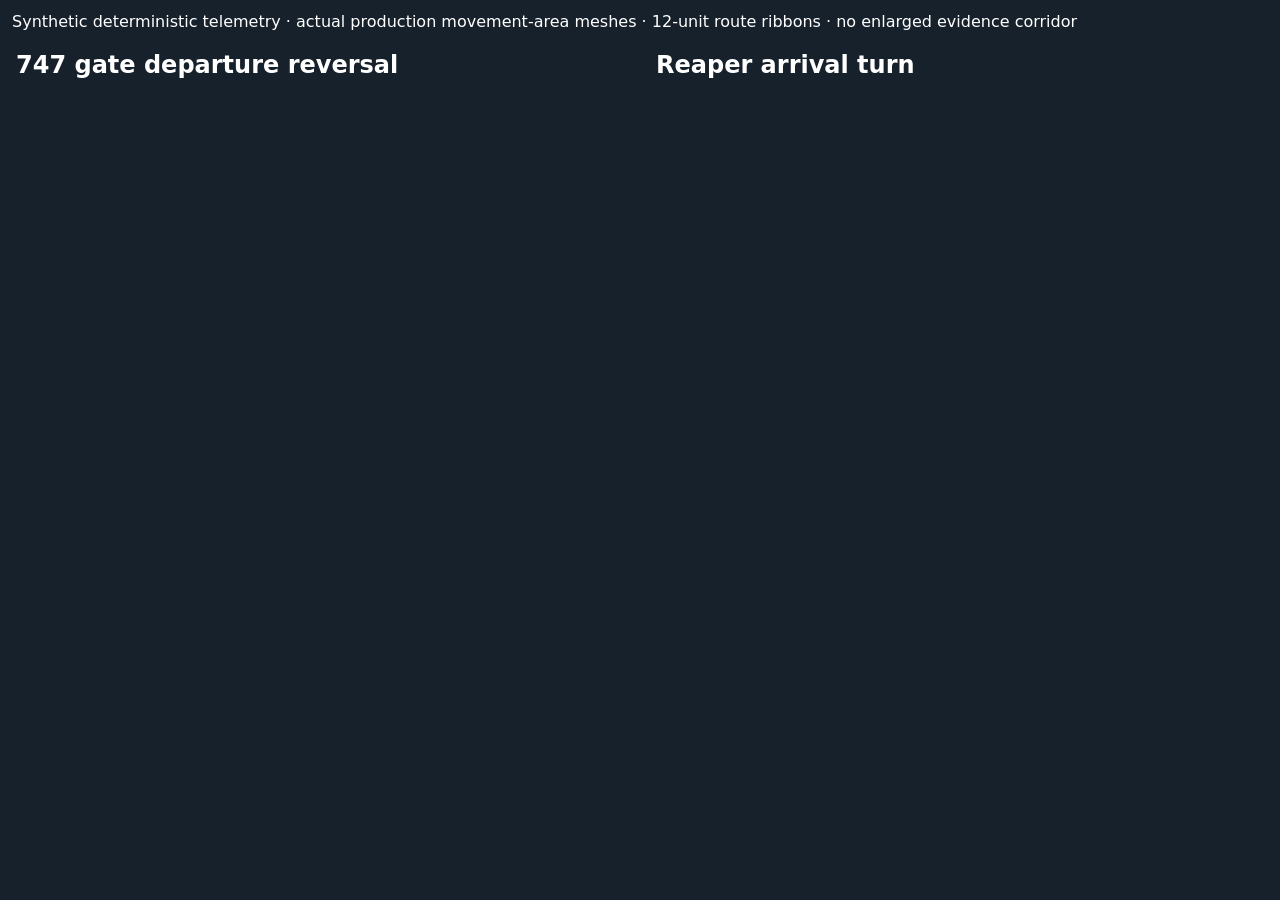
==== commit d920ab88: "fix: align production taxiway paint, arrival handoff, and rotated 747 clearance" ====
--- a/docs/evidence/rounded-taxiways/replay.html
+++ b/docs/evidence/rounded-taxiways/replay.html
@@ -1,27 +1,22 @@
-<!doctype html><html><meta charset="utf-8"><title>Rounded taxiways · synthetic trajectory replay</title>
-<style>body{margin:0;background:#101c24;color:#eaf2f5;font:17px system-ui}header{padding:22px 30px;display:flex;justify-content:space-between}h1{font-size:24px;margin:0 0 6px}p{margin:0;color:#b2c6ce}main{display:grid;grid-template-columns:1fr 1fr;gap:20px;padding:0 24px}section{background:#1c3039;border:1px solid #3c545e;border-radius:14px;overflow:hidden}h2{margin:18px 22px 4px;font-size:20px}.status{margin:0 22px 12px;color:#ffda75}canvas{display:block;width:100%}footer{margin:20px 28px;color:#b2c6ce}button{color:#fff;background:#345666;border:1px solid #648c9e;border-radius:8px;padding:10px 18px}</style>
-<header><div><h1>Rounded taxiways</h1><p>747 apron turn · Reaper return loop · top-down trajectory replay</p></div><button id="replay">Replay turns</button></header>
-<main><section><h2>Boeing 747 · broad apron</h2><p class="status" id="s0"></p><canvas id="c0"></canvas></section><section><h2>Reaper · ramp return</h2><p class="status" id="s1"></p><canvas id="c1"></canvas></section></main>
-<footer>Synthetic fixtures only. Positions, heading and speed replay deterministic Rust motion tests at 20 Hz. Aircraft meshes and route markings use production modules.</footer>
-<script type="module">
+<!doctype html><html><head><meta charset="utf-8"><title>Production taxi turns — synthetic evidence</title><style>body{margin:0;background:#17212b;color:white;font:16px system-ui}header{padding:12px}main{display:flex}section{width:50%}canvas{width:100%}h2,p{margin:8px 16px}</style></head><body><header>Synthetic deterministic telemetry · actual production movement-area meshes · 12-unit route ribbons · no enlarged evidence corridor</header><main><section><h2>747 gate departure reversal</h2><canvas id="c0"></canvas><p id="s0"></p></section><section><h2>Reaper arrival turn</h2><canvas id="c1"></canvas><p id="s1"></p></section></main><script type="module">
 import * as THREE from '../../../web/vendor/three.module.js';
 import {makeJumboMesh,makeDroneMesh} from '../../../web/aircraft.js';
-import {roundedRoute,routeRibbon} from '../../../web/ground-route.js';
-const data=[{"frames":[[103.0,-39.9900016784668,1.5707963705062866,0.20000000298023224],[103.0,-39.970001220703125,1.5707963705062866,0.4000000059604645],[103.0,-39.939998626708984,1.5707963705062866,0.6000000238418579],[103.0,-39.900001525878906,1.5707963705062866,0.800000011920929],[103.0,-39.849998474121094,1.5707963705062866,1.0],[103.0,-39.790000915527344,1.5707963705062866,1.2000000476837158],[103.0,-39.720001220703125,1.5707963705062866,1.4000000953674316],[103.0,-39.63999938964844,1.5707963705062866,1.6000001430511475],[103.0,-39.54999923706055,1.5707963705062866,1.8000001907348633],[103.0,-39.45000076293945,1.5707963705062866,2.000000238418579],[103.0,-39.34000015258789,1.5707963705062866,2.200000286102295],[103.0,-39.220001220703125,1.5707963705062866,2.4000003337860107],[103.0,-39.09000015258789,1.5707963705062866,2.6000003814697266],[103.0,-38.95000076293945,1.5707963705062866,2.8000004291534424],[103.0,-38.79999923706055,1.5707963705062866,3.000000476837158],[103.0,-38.63999938964844,1.5707963705062866,3.200000524520874],[103.0,-38.470001220703125,1.5707963705062866,3.40000057220459],[103.0,-38.290000915527344,1.5707963705062866,3.6000006198883057],[103.0,-38.099998474121094,1.5707963705062866,3.8000006675720215],[103.0,-37.900001525878906,1.5707963705062866,4.000000476837158],[103.0,-37.689998626708984,1.5707963705062866,4.200000286102295],[103.0,-37.470001220703125,1.5707963705062866,4.400000095367432],[103.0,-37.23999786376953,1.5707963705062866,4.599999904632568],[103.0,-37.0,1.5707963705062866,4.799999713897705],[103.0,-36.75,1.5707963705062866,4.999999523162842],[103.0,-36.48999786376953,1.5707963705062866,5.1999993324279785],[103.0,-36.220001220703125,1.5707963705062866,5.399999141693115],[103.0,-35.939998626708984,1.5707963705062866,5.599998950958252],[103.0,-35.650001525878906,1.5707963705062866,5.799998760223389],[103.0,-35.349998474121094,1.5707963705062866,5.999998569488525],[103.0,-35.04999923706055,1.5707963705062866,6.0],[103.0,-34.75,1.5707963705062866,6.0],[103.0,-34.45000076293945,1.5707963705062866,6.0],[103.0,-34.150001525878906,1.5707963705062866,6.0],[103.0,-33.849998474121094,1.5707963705062866,6.0],[103.0,-33.54999923706055,1.5707963705062866,6.0],[103.0,-33.25,1.5707963705062866,6.0],[103.0,-32.95000076293945,1.5707963705062866,6.0],[103.0,-32.650001525878906,1.5707963705062866,6.0],[103.0,-32.349998474121094,1.5707963705062866,6.0],[103.0,-32.04999923706055,1.5707963705062866,6.0],[103.0,-31.75,1.5707963705062866,6.0],[103.0,-31.44999885559082,1.5707963705062866,6.0],[103.0,-31.149999618530273,1.5707963705062866,6.0],[103.0,-30.850000381469727,1.5707963705062866,6.0],[103.0,-30.549999237060547,1.5707963705062866,6.0],[103.0,-30.25,1.5707963705062866,6.0],[103.0,-29.94999885559082,1.5707963705062866,6.0],[103.0,-29.649999618530273,1.5707963705062866,6.0],[103.0,-29.350000381469727,1.5707963705062866,6.0],[103.0,-29.049999237060547,1.5707963705062866,6.0],[103.0,-28.75,1.5707963705062866,6.0],[103.0,-28.44999885559082,1.5707963705062866,6.0],[103.0,-28.149999618530273,1.5707963705062866,6.0],[103.0,-27.850000381469727,1.5707963705062866,6.0],[103.0,-27.549999237060547,1.5707963705062866,6.0],[103.0,-27.25,1.5707963705062866,6.0],[103.0,-26.94999885559082,1.5707963705062866,6.0],[103.0,-26.649999618530273,1.5707963705062866,6.0],[103.0,-26.350000381469727,1.5707963705062866,6.0],[103.0,-26.049999237060547,1.5707963705062866,6.0],[103.0,-25.75,1.5707963705062866,6.0],[103.0,-25.44999885559082,1.5707963705062866,6.0],[103.0,-25.149999618530273,1.5707963705062866,6.0],[103.0,-24.850000381469727,1.5707963705062866,6.0],[103.0,-24.549999237060547,1.5707963705062866,6.0],[103.0,-24.25,1.5707963705062866,6.0],[103.0,-23.94999885559082,1.5707963705062866,6.0],[103.0,-23.649999618530273,1.5707963705062866,6.0],[103.0,-23.349998474121094,1.5707963705062866,6.0],[103.0,-23.049999237060547,1.5707963705062866,6.0],[103.0,-22.75,1.5707963705062866,6.0],[103.0,-22.44999885559082,1.5707963705062866,6.0],[103.0,-22.149999618530273,1.5707963705062866,6.0],[103.0,-21.849998474121094,1.5707963705062866,6.0],[103.0,-21.549999237060547,1.5707963705062866,6.0],[103.0,-21.25,1.5707963705062866,6.0],[103.0,-20.94999885559082,1.5707963705062866,6.0],[103.0,-20.649999618530273,1.5707963705062866,6.0],[103.0,-20.349998474121094,1.5707963705062866,6.0],[103.0,-20.049999237060547,1.5707963705062866,6.0],[103.0,-19.75,1.5707963705062866,6.0],[103.0,-19.44999885559082,1.5707963705062866,6.0],[103.0,-19.149999618530273,1.5707963705062866,6.0],[103.0,-18.849998474121094,1.5707963705062866,6.0],[103.0,-18.549999237060547,1.5707963705062866,6.0],[103.0,-18.260679244995117,1.5707963705062866,5.786417007446289],[103.0,-17.986356735229492,1.5707963705062866,5.486416816711426],[103.0,-17.72703742980957,1.5707963705062866,5.1864166259765625],[103.0,-17.482715606689453,1.5707963705062866,4.886416435241699],[103.0,-17.247360229492188,1.5707963705062866,4.707108974456787],[103.0,-17.017452239990234,1.5707963705062866,4.598151206970215],[103.0,-16.792856216430664,1.5707963705062866,4.491933822631836],[103.0,-16.57343292236328,1.5707963705062866,4.388465881347656],[103.0,-16.359041213989258,1.5707963705062866,4.2878336906433105],[103.0,-16.149538040161133,1.5707963705062866,4.190056324005127],[103.0,-15.944777488708496,1.5707963705062866,4.09522008895874],[103.0,-15.744607925415039,1.5707963705062866,4.003393173217773],[103.0,-15.548877716064453,1.5707963705062866,3.914597511291504],[103.0,-15.35659122467041,1.5707963705062866,3.845737934112549],[103.0,-15.167389869689941,1.5707963705062866,3.7840256690979004],[103.0,-14.982073783874512,1.5707963705062866,3.7063212394714355],[103.0,-14.800641059875488,1.5707963705062866,3.6286520957946777],[103.0,-14.622925758361816,1.5707963705062866,3.5543088912963867],[103.0,-14.448760032653809,1.5707963705062866,3.4833085536956787],[103.0,-14.277627944946289,1.5707963705062866,3.422640800476074],[103.0,-14.10845947265625,1.5707963705062866,3.3833634853363037],[103.0,-13.942405700683594,1.5707963705062866,3.32108998298645],[103.0,-13.77928352355957,1.5707963705062866,3.2624454498291016],[103.0,-13.61890983581543,1.5707963705062866,3.207469940185547],[103.0,-13.45995044708252,1.5707963705062866,3.1791820526123047],[103.0,-13.303352355957031,1.5707963705062866,3.13195538520813],[103.0,-13.149033546447754,1.5707963705062866,3.086378574371338],[103.0,-12.996800422668457,1.5707963705062866,3.044668436050415],[103.0,-12.845539093017578,1.5707963705062866,3.0252320766448975],[103.0,-12.696069717407227,1.5707963705062866,2.989379405975342],[103.0,-12.548192977905273,1.5707963705062866,2.9575376510620117],[103.0,-12.40163516998291,1.5707963705062866,2.9311463832855225],[103.0,-12.255773544311523,1.5707963705062866,2.9172472953796387],[103.0,-12.110998153686523,1.5707963705062866,2.8955116271972656],[103.0,-11.967103958129883,1.5707963705062866,2.8778669834136963],[103.0,-11.823576927185059,1.5707963705062866,2.8705551624298096],[103.0,-11.680621147155762,1.5707963705062866,2.859113931655884],[103.0,-11.538028717041016,1.5707963705062866,2.851844072341919],[103.0,-11.395543098449707,1.5707963705062866,2.8497185707092285],[103.0,-11.253110885620117,1.5707963705062866,2.8486437797546387],[103.0,-11.110678672790527,1.5707963705062866,2.8486437797546387],[103.0,-10.968246459960938,1.5707963705062866,2.8486437797546387],[103.0,-10.825814247131348,1.5707963705062866,2.8486437797546387],[103.0,-10.683382034301758,1.5707963705062866,2.8486437797546387],[103.0,-10.540949821472168,1.5707963705062866,2.8486437797546387],[103.0,-10.398517608642578,1.5707963705062866,2.8486437797546387],[103.0,-10.256085395812988,1.5707963705062866,2.8486437797546387],[103.0,-10.113653182983398,1.5707963705062866,2.8486437797546387],[103.0,-9.971220970153809,1.5707963705062866,2.8486437797546387],[103.0,-9.828788757324219,1.5707963705062866,2.8486437797546387],[103.0,-9.686356544494629,1.5707963705062866,2.8486437797546387],[103.0,-9.543924331665039,1.5707963705062866,2.8486437797546387],[103.0,-9.40149211883545,1.5707963705062866,2.8486437797546387],[103.0,-9.25905990600586,1.5707963705062866,2.8486437797546387],[103.0,-9.11662769317627,1.5707963705062866,2.8486437797546387],[103.0,-8.97419548034668,1.5707963705062866,2.8486437797546387],[103.0,-8.83176326751709,1.5707963705062866,2.8486437797546387],[103.0,-8.6893310546875,1.5707963705062866,2.8486437797546387],[103.0,-8.54689884185791,1.5707963705062866,2.8486437797546387],[103.0,-8.40446662902832,1.5707963705062866,2.8486437797546387],[103.0,-8.26203441619873,1.5707963705062866,2.8486437797546387],[103.0,-8.11960220336914,1.5707963705062866,2.8486437797546387],[103.0,-7.977169990539551,1.5707963705062866,2.8486437797546387],[103.0,-7.834737777709961,1.5707963705062866,2.8486437797546387],[103.0,-7.692305564880371,1.5707963705062866,2.8486437797546387],[103.0003890991211,-7.549874305725098,1.5641748905181885,2.8486437797546387],[103.0019760131836,-7.407451629638672,1.554553508758545,2.8486437797546387],[103.00505828857422,-7.265053749084473,1.5446324348449707,2.8486437797546387],[103.00953674316406,-7.122692584991455,1.5344324111938477,2.8486437797546387],[103.01542663574219,-6.98038387298584,1.5239447355270386,2.8486437797546387],[103.02277374267578,-6.838141918182373,1.5131605863571167,2.8486437797546387],[103.03185272216797,-6.696000099182129,1.5020197629928589,2.8486437797546387],[103.04247283935547,-6.553966522216797,1.4905567169189453,2.8486437797546387],[103.05467224121094,-6.4120588302612305,1.4787653684616089,2.8486437797546387],[103.06859588623047,-6.270310401916504,1.4666110277175903,2.8486437797546387],[103.08436584472656,-6.128754615783691,1.4540656805038452,2.8486437797546387],[103.10182189941406,-5.987398624420166,1.4411592483520508,2.8486437797546387],[103.12112426757812,-5.8462815284729,1.4278591871261597,2.8486437797546387],[103.1424560546875,-5.70545768737793,1.4141215085983276,2.8486437797546387],[103.16560363769531,-5.564921855926514,1.399990439414978,2.8486437797546387],[103.19084930419922,-5.424746036529541,1.385407567024231,2.8486437797546387],[103.21818542480469,-5.284963607788086,1.3703699111938477,2.8486437797546387],[103.24749755859375,-5.14558219909668,1.354903221130371,2.8486437797546387],[103.27923583984375,-5.006732940673828,1.338909387588501,2.8486437797546387],[103.3130111694336,-4.868366718292236,1.3224730491638184,2.8486437797546387],[103.34925842285156,-4.730625629425049,1.305505633354187,2.8486437797546387],[103.38774108886719,-4.593494892120361,1.2880536317825317,2.8486437797546387],[103.4287338256836,-4.457091808319092,1.2700685262680054,2.8486437797546387],[103.4721450805664,-4.321439743041992,1.2515703439712524,2.8486437797546387],[103.51815032958984,-4.1866455078125,1.2325290441513062,2.8486437797546387],[103.56668090820312,-4.052737712860107,1.2129666805267334,2.8486437797546387],[103.61795043945312,-3.9198577404022217,1.1928467750549316,2.8486437797546387],[103.67176818847656,-3.7879886627197266,1.172219157218933,2.8486437797546387],[103.72853088378906,-3.6573591232299805,1.151018500328064,2.8486437797546387],[103.78787231445312,-3.527884006500244,1.1293286085128784,2.8486437797546387],[103.8502426147461,-3.399833917617798,1.1070866584777832,2.8486437797546387],[103.91536712646484,-3.2731688022613525,1.0843571424484253,2.8486437797546387],[103.98333740234375,-3.148008346557617,1.0611464977264404,2.8486437797546387],[104.05437469482422,-3.024559736251831,1.0374473333358765,2.8486437797546387],[104.12818908691406,-2.90275239944458,1.0133291482925415,2.8486437797546387],[104.20502471923828,-2.7828290462493896,0.9887869954109192,2.8486437797546387],[104.28484344482422,-2.6648671627044678,0.9638641476631165,2.8486437797546387],[104.36746215820312,-2.5488533973693848,0.9386141896247864,2.8486437797546387],[104.45311737060547,-2.4350595474243164,0.9130532145500183,2.8486437797546387],[104.54167175292969,-2.323512315750122,0.8872398138046265,2.8486437797546387],[104.63298034667969,-2.2142059803009033,0.8612271547317505,2.8486437797546387],[104.7271957397461,-2.107389450073242,0.8350538015365601,2.8486437797546387],[104.82421112060547,-2.0031158924102783,0.8087788820266724,2.8486437797546387],[104.92383575439453,-1.9013351202011108,0.7824565172195435,2.8486437797546387],[105.0261459350586,-1.8022366762161255,0.7561383247375488,2.8486921787261963],[105.13113403320312,-1.705917239189148,0.7298752069473267,2.8496994972229004],[105.23872375488281,-1.612112283706665,0.7036746740341187,2.8549320697784424],[105.34906768798828,-1.5208271741867065,0.6775528192520142,2.864323854446411],[105.46212005615234,-1.4324058294296265,0.6516071557998657,2.870535373687744],[105.57796478271484,-1.3463704586029053,0.6257829666137695,2.8861465454101562],[105.69673156738281,-1.2626819610595703,0.6000913381576538,2.905874013900757],[105.81822204589844,-1.1819689273834229,0.5746944546699524,2.9172260761260986],[105.94274139404297,-1.103563904762268,0.5494731068611145,2.943077564239502],[106.07041931152344,-1.0274507999420166,0.5244383215904236,2.972975730895996],[106.20149993896484,-0.9538402557373047,0.49963757395744324,3.0068702697753906],[106.33517456054688,-0.8830565214157104,0.4752229154109955,3.0252439975738525],[106.47225952148438,-0.8145622611045837,0.45104295015335083,3.065053939819336],[106.61292266845703,-0.7484139204025269,0.42711663246154785,3.1087486743927],[106.75624084472656,-0.6853295564651489,0.4036780893802643,3.131972312927246],[106.90324401855469,-0.6245787739753723,0.38051488995552063,3.181265115737915],[107.0540542602539,-0.566194474697113,0.357636034488678,3.234429359436035],[107.20883178710938,-0.5102869272232056,0.3350661098957062,3.291407823562622],[107.36627197265625,-0.4575141966342926,0.31304705142974854,3.3210041522979736],[107.52777099609375,-0.4072052240371704,0.2913414239883423,3.3832740783691406],[107.69347381591797,-0.35941943526268005,0.26995792984962463,3.4492123126983643],[107.86349487304688,-0.3142273426055908,0.2489076852798462,3.5184969902038574],[108.03797149658203,-0.2718409299850464,0.22823092341423035,3.5910544395446777],[108.21511840820312,-0.23264068365097046,0.20812423527240753,3.628732204437256],[108.39681243896484,-0.196175679564476,0.18836325407028198,3.7064266204833984],[108.5831527709961,-0.16252879798412323,0.16895587742328644,3.7872416973114014],[108.77425384521484,-0.1317816525697708,0.14990738034248352,3.8712472915649414],[108.97022247314453,-0.10401814430952072,0.1312219202518463,3.9585306644439697],[109.1711654663086,-0.07936224341392517,0.11291155964136124,4.049031734466553],[109.37481689453125,-0.05815958231687546,0.09518734365701675,4.09512996673584],[109.58353424072266,-0.04010618105530739,0.07782018184661865,4.189992427825928],[109.79740905761719,-0.025290971621870995,0.060810916125774384,4.2879319190979],[110.01654052734375,-0.013804754242300987,0.04416128247976303,4.388600826263428],[110.2409896850586,-0.005737910512834787,0.027872271835803986,4.491946220397949],[110.47084045410156,-0.0011795568279922009,0.011942765675485134,4.598055839538574],[110.70618438720703,0.0,0.0,4.707034587860107],[110.9515380859375,0.0,0.0,4.907034397125244],[111.20689392089844,0.0,0.0,5.107034206390381],[111.47224426269531,0.0,0.0,5.307034015655518],[111.74759674072266,0.0,0.0,5.507033824920654],[112.03294372558594,0.0,0.0,5.707033634185791],[112.32830047607422,0.0,0.0,5.907033443450928],[112.6282958984375,0.0,0.0,6.0],[112.92829895019531,0.0,0.0,6.0],[113.2282943725586,0.0,0.0,6.0],[113.5282974243164,0.0,0.0,6.0],[113.82830047607422,0.0,0.0,6.0],[114.1282958984375,0.0,0.0,6.0],[114.42829895019531,0.0,0.0,6.0],[114.7282943725586,0.0,0.0,6.0],[115.0282974243164,0.0,0.0,6.0],[115.32830047607422,0.0,0.0,6.0],[115.6282958984375,0.0,0.0,6.0],[115.92829895019531,0.0,0.0,6.0],[116.2282943725586,0.0,0.0,6.0],[116.5282974243164,0.0,0.0,6.0],[116.82830047607422,0.0,0.0,6.0],[117.12213134765625,0.0,0.0,5.876603603363037],[117.40133666992188,0.0,0.0,5.584255695343018],[117.66595458984375,0.0,0.0,5.292308330535889],[117.9159927368164,0.0,0.0,5.000804424285889],[118.1514892578125,0.0,0.0,4.709794998168945],[118.37245178222656,0.0,0.0,4.419340133666992],[118.57892608642578,0.0,0.0,4.129510879516602],[118.77095031738281,0.0,0.0,3.8403937816619873],[118.94855499267578,0.0,0.0,3.552093267440796],[119.11178588867188,0.0,0.0,3.264739513397217],[119.26071166992188,0.0,0.0,2.978494167327881],[119.39539337158203,0.0,0.0,2.6935644149780273],[119.51590728759766,0.0,0.0,2.410219430923462],[119.62234497070312,0.0,0.0,2.1288182735443115],[119.71483612060547,0.0,0.0,1.8498525619506836],[119.79354095458984,0.0,0.0,1.5740208625793457],[119.85865783691406,0.0,0.0,1.3023550510406494],[119.91047668457031,0.0,0.0,1.036461353302002],[119.94943237304688,0.0,0.0,0.779005229473114],[119.97616577148438,0.0,0.0,0.534774899482727],[119.99182891845703,0.0,0.0,0.3131754398345947],[119.9985122680664,0.0,0.0,0.13368064165115356],[120.0,0.0,0.0,0.0]],"name":"747 apron","route":[[103.0,0.0],[120.0,0.0]],"start":[103.0,-40.0]},{"frames":[[16.0,14.989999771118164,-1.5707963705062866,0.20000000298023224],[16.0,14.970000267028809,-1.5707963705062866,0.4000000059604645],[16.0,14.9399995803833,-1.5707963705062866,0.6000000238418579],[16.0,14.899999618530273,-1.5707963705062866,0.800000011920929],[16.0,14.850000381469727,-1.5707963705062866,1.0],[16.0,14.789999961853027,-1.5707963705062866,1.2000000476837158],[16.0,14.720000267028809,-1.5707963705062866,1.4000000953674316],[16.0,14.640000343322754,-1.5707963705062866,1.6000001430511475],[16.0,14.550000190734863,-1.5707963705062866,1.8000001907348633],[16.0,14.449999809265137,-1.5707963705062866,2.000000238418579],[16.0,14.34000015258789,-1.5707963705062866,2.200000286102295],[16.0,14.220000267028809,-1.5707963705062866,2.4000003337860107],[16.0,14.09000015258789,-1.5707963705062866,2.6000003814697266],[16.0,13.949999809265137,-1.5707963705062866,2.8000004291534424],[16.0,13.800000190734863,-1.5707963705062866,3.000000476837158],[16.0,13.639999389648438,-1.5707963705062866,3.200000524520874],[16.0,13.469999313354492,-1.5707963705062866,3.40000057220459],[16.0,13.289999961853027,-1.5707963705062866,3.6000006198883057],[16.0,13.09999942779541,-1.5707963705062866,3.8000006675720215],[16.0,12.899999618530273,-1.5707963705062866,4.000000476837158],[16.0,12.6899995803833,-1.5707963705062866,4.200000286102295],[16.0,12.469999313354492,-1.5707963705062866,4.400000095367432],[16.0,12.239999771118164,-1.5707963705062866,4.599999904632568],[16.0,12.0,-1.5707963705062866,4.799999713897705],[16.0,11.75,-1.5707963705062866,4.999999523162842],[16.0,11.489999771118164,-1.5707963705062866,5.1999993324279785],[16.0,11.219999313354492,-1.5707963705062866,5.399999141693115],[16.0,10.9399995803833,-1.5707963705062866,5.599998950958252],[16.0,10.649999618530273,-1.5707963705062866,5.799998760223389],[16.0,10.34999942779541,-1.5707963705062866,5.999998569488525],[16.0,10.050000190734863,-1.5707963705062866,6.0],[16.0,9.75,-1.5707963705062866,6.0],[16.0,9.449999809265137,-1.5707963705062866,6.0],[16.0,9.149999618530273,-1.5707963705062866,6.0],[16.0,8.84999942779541,-1.5707963705062866,6.0],[16.0,8.550000190734863,-1.5707963705062866,6.0],[16.0,8.25,-1.5707963705062866,6.0],[16.0,7.949999809265137,-1.5707963705062866,6.0],[16.0,7.649999618530273,-1.5707963705062866,6.0],[16.0,7.349999904632568,-1.5707963705062866,6.0],[16.0,7.049999713897705,-1.5707963705062866,6.0],[16.0,6.75,-1.5707963705062866,6.0],[16.0,6.449999809265137,-1.5707963705062866,6.0],[16.0,6.149999618530273,-1.5707963705062866,6.0],[16.0,5.849999904632568,-1.5707963705062866,6.0],[16.0,5.549999713897705,-1.5707963705062866,6.0],[16.0,5.249999523162842,-1.5707963705062866,6.0],[16.0,4.949999809265137,-1.5707963705062866,6.0],[16.0,4.649999618530273,-1.5707963705062866,6.0],[16.0,4.34999942779541,-1.5707963705062866,6.0],[16.0,4.049999713897705,-1.5707963705062866,6.0],[16.0,3.749999523162842,-1.5707963705062866,6.0],[16.0,3.4499995708465576,-1.5707963705062866,6.0],[16.0,3.1499996185302734,-1.5707963705062866,6.0],[16.0,2.8499996662139893,-1.5707963705062866,6.0],[16.0,2.549999713897705,-1.5707963705062866,6.0],[16.0,2.249999523162842,-1.5707963705062866,6.0],[16.0,1.9499995708465576,-1.5707963705062866,6.0],[16.0,1.6499996185302734,-1.5707963705062866,6.0],[16.0,1.3499995470046997,-1.5707963705062866,6.0],[16.0,1.049999475479126,-1.5707963705062866,6.0],[16.0,0.7499995231628418,-1.5707963705062866,6.0],[16.0,0.44999951124191284,-1.5707963705062866,6.0],[16.0,0.16332021355628967,-1.5707963705062866,5.733585834503174],[16.0,-0.10835906863212585,-1.5707963705062866,5.4335856437683105],[16.0,-0.36503833532333374,-1.5707963705062866,5.133585453033447],[16.0,-0.606717586517334,-1.5707963705062866,4.833585262298584],[16.0,-0.833396852016449,-1.5707963705062866,4.533585071563721],[16.0,-1.0450761318206787,-1.5707963705062866,4.233584880828857],[16.0,-1.2417553663253784,-1.5707963705062866,3.9335849285125732],[16.0,-1.4234346151351929,-1.5707963705062866,3.633584976196289],[16.0,-1.590113878250122,-1.5707963705062866,3.333585023880005],[16.0,-1.7478286027908325,-1.5707963705062866,3.154294967651367],[16.0,-1.9001152515411377,-1.5707963705062866,3.0457332134246826],[16.0,-2.047186851501465,-1.5707963705062866,2.9414305686950684],[16.0,-2.189267635345459,-1.5707963705062866,2.841615915298462],[16.0,-2.327362060546875,-1.5707963705062866,2.7618887424468994],[16.0,-2.461632251739502,-1.5707963705062866,2.6854021549224854],[16.0,-2.5915329456329346,-1.5707963705062866,2.598015546798706],[16.0,-2.717311382293701,-1.5707963705062866,2.5155696868896484],[16.0,-2.8402557373046875,-1.5707963705062866,2.458885669708252],[16.0,-2.9597315788269043,-1.5707963705062866,2.389519214630127],[16.0,-3.075779676437378,-1.5707963705062866,2.3209614753723145],[16.0,-3.1896917819976807,-1.5707963705062866,2.2782397270202637],[16.0,-3.3006343841552734,-1.5707963705062866,2.2188539505004883],[16.0,-3.4091756343841553,-1.5707963705062866,2.170825242996216],[16.0,-3.515803813934326,-1.5707963705062866,2.132561683654785],[16.0,-3.6202340126037598,-1.5707963705062866,2.088601589202881],[16.0,-3.72336745262146,-1.5707963705062866,2.0626697540283203],[16.0,-3.8248088359832764,-1.5707963705062866,2.0288307666778564],[16.0,-3.92529559135437,-1.5707963705062866,2.009734869003296],[16.0,-4.024609565734863,-1.5707963705062866,1.9862817525863647],[16.0,-4.12332010269165,-1.5707963705062866,1.9742032289505005],[16.0,-4.221385955810547,-1.5707963705062866,1.9613161087036133],[16.0,-4.3192033767700195,-1.5707963705062866,1.9563499689102173],[16.0,-4.416912078857422,-1.5707963705062866,1.9541720151901245],[16.0,-4.514620304107666,-1.5707963705062866,1.9541682004928589],[16.0,-4.61232852935791,-1.5707963705062866,1.9541682004928589],[16.0,-4.7100372314453125,-1.5707963705062866,1.9541682004928589],[16.0,-4.807745456695557,-1.5707963705062866,1.9541682004928589],[16.0,-4.905453681945801,-1.5707963705062866,1.9541682004928589],[16.0,-5.003162384033203,-1.5707963705062866,1.9541682004928589],[16.0,-5.100870609283447,-1.5707963705062866,1.9541682004928589],[16.0,-5.19857931137085,-1.5707963705062866,1.9541682004928589],[16.0,-5.296287536621094,-1.5707963705062866,1.9541682004928589],[16.0,-5.393995761871338,-1.5707963705062866,1.9541682004928589],[16.0,-5.49170446395874,-1.5707963705062866,1.9541682004928589],[16.0,-5.589412689208984,-1.5707963705062866,1.9541682004928589],[16.0,-5.687121391296387,-1.5707963705062866,1.9541682004928589],[16.0,-5.784829616546631,-1.5707963705062866,1.9541682004928589],[16.0,-5.882537841796875,-1.5707963705062866,1.9541682004928589],[16.0,-5.980246543884277,-1.5707963705062866,1.9541682004928589],[16.0,-6.0779547691345215,-1.5707963705062866,1.9541682004928589],[16.0,-6.175662994384766,-1.5707963705062866,1.9541682004928589],[16.0,-6.273371696472168,-1.5707963705062866,1.9541682004928589],[16.0,-6.371079921722412,-1.5707963705062866,1.9541682004928589],[16.0,-6.4687886238098145,-1.5707963705062866,1.9541682004928589],[16.0,-6.566496849060059,-1.5707963705062866,1.9541682004928589],[16.0,-6.664205074310303,-1.5707963705062866,1.9541682004928589],[16.0,-6.761913776397705,-1.5707963705062866,1.9541682004928589],[16.0,-6.859622001647949,-1.5707963705062866,1.9541682004928589],[16.0,-6.957330703735352,-1.5707963705062866,1.9541682004928589],[16.0,-7.055038928985596,-1.5707963705062866,1.9541682004928589],[16.0,-7.15274715423584,-1.5707963705062866,1.9541682004928589],[16.0,-7.250455856323242,-1.5707963705062866,1.9541682004928589],[16.0,-7.348164081573486,-1.5707963705062866,1.9541682004928589],[16.0,-7.4458723068237305,-1.5707963705062866,1.9541682004928589],[16.0,-7.543581008911133,-1.5707963705062866,1.9541682004928589],[16.0,-7.641289234161377,-1.5707963705062866,1.9541682004928589],[16.0,-7.738997459411621,-1.5707963705062866,1.9541682004928589],[16.0,-7.836706161499023,-1.5707963705062866,1.9541682004928589],[16.0,-7.934414386749268,-1.5707963705062866,1.9541682004928589],[16.0,-8.032122611999512,-1.5707963705062866,1.9541682004928589],[16.0,-8.129831314086914,-1.5707963705062866,1.9541682004928589],[16.0,-8.227540016174316,-1.5707963705062866,1.9541682004928589],[16.0,-8.325247764587402,-1.5707963705062866,1.9541682004928589],[16.0,-8.422956466674805,-1.5707963705062866,1.9541682004928589],[16.0,-8.520665168762207,-1.5707963705062866,1.9541682004928589],[16.0,-8.618372917175293,-1.5707963705062866,1.9541682004928589],[16.0,-8.716081619262695,-1.5707963705062866,1.9541682004928589],[16.0,-8.813790321350098,-1.5707963705062866,1.9541682004928589],[16.0,-8.9114990234375,-1.5707963705062866,1.9541682004928589],[16.0,-9.009206771850586,-1.5707963705062866,1.9541682004928589],[16.0,-9.106915473937988,-1.5707963705062866,1.9541682004928589],[16.0,-9.20462417602539,-1.5707963705062866,1.9541682004928589],[16.0,-9.302331924438477,-1.5707963705062866,1.9541682004928589],[16.0,-9.400040626525879,-1.5707963705062866,1.9541682004928589],[16.0,-9.497749328613281,-1.5707963705062866,1.9541682004928589],[16.0,-9.595457077026367,-1.5707963705062866,1.9541682004928589],[16.0,-9.69316577911377,-1.5707963705062866,1.9541682004928589],[16.0,-9.790874481201172,-1.5707963705062866,1.9541682004928589],[16.0,-9.888582229614258,-1.5707963705062866,1.9541682004928589],[16.0,-9.98629093170166,-1.5707963705062866,1.9541682004928589],[16.0,-10.083999633789062,-1.5707963705062866,1.9541682004928589],[16.0,-10.181708335876465,-1.5707963705062866,1.9541682004928589],[16.0,-10.27941608428955,-1.5707963705062866,1.9541682004928589],[16.0,-10.377124786376953,-1.5707963705062866,1.9541682004928589],[16.0,-10.474833488464355,-1.5707963705062866,1.9541682004928589],[16.0,-10.572541236877441,-1.5707963705062866,1.9541682004928589],[16.0,-10.670249938964844,-1.5707963705062866,1.9541682004928589],[16.0,-10.767958641052246,-1.5707963705062866,1.9541682004928589],[16.0,-10.865666389465332,-1.5707963705062866,1.9541682004928589],[16.0,-10.963375091552734,-1.5707963705062866,1.9541682004928589],[16.0,-11.061083793640137,-1.5707963705062866,1.9541682004928589],[16.0,-11.158791542053223,-1.5707963705062866,1.9541682004928589],[16.0,-11.256500244140625,-1.5707963705062866,1.9541682004928589],[16.0,-11.354208946228027,-1.5707963705062866,1.9541682004928589],[16.00020408630371,-11.451916694641113,-1.5635005235671997,1.9541682004928589],[16.001636505126953,-11.549613952636719,-1.549328327178955,1.9541682004928589],[16.00445556640625,-11.647279739379883,-1.534565806388855,1.9541682004928589],[16.00872802734375,-11.744893074035645,-1.5191774368286133,1.9541682004928589],[16.014524459838867,-11.842428207397461,-1.503125786781311,1.9541682004928589],[16.02191925048828,-11.939855575561523,-1.486369252204895,1.9541682004928589],[16.03102684020996,-12.037137985229492,-1.4688496589660645,1.9541682004928589],[16.0418643951416,-12.134241104125977,-1.4505516290664673,1.9541682004928589],[16.05451011657715,-12.231125831604004,-1.4314335584640503,1.9541682004928589],[16.06904411315918,-12.32774543762207,-1.4114538431167603,1.9541682004928589],[16.085542678833008,-12.42404842376709,-1.3905706405639648,1.9541682004928589],[16.10409164428711,-12.519977569580078,-1.3687435388565063,1.9541682004928589],[16.124771118164062,-12.615469932556152,-1.3459330797195435,1.9541682004928589],[16.147661209106445,-12.710455894470215,-1.3221030235290527,1.9541682004928589],[16.17287254333496,-12.804853439331055,-1.297208547592163,1.9541682004928589],[16.20051383972168,-12.898568153381348,-1.2712067365646362,1.9541682004928589],[16.230621337890625,-12.991518020629883,-1.2440952062606812,1.9541682004928589],[16.263269424438477,-13.083605766296387,-1.215859293937683,1.9541682004928589],[16.298524856567383,-13.174727439880371,-1.1864941120147705,1.9541682004928589],[16.336523056030273,-13.264739990234375,-1.1559762954711914,1.9541682004928589],[16.377334594726562,-13.353510856628418,-1.1243195533752441,1.9541682004928589],[16.420930862426758,-13.440948486328125,-1.0915883779525757,1.9541682004928589],[16.467411041259766,-13.526886940002441,-1.057808518409729,1.9541682004928589],[16.516864776611328,-13.611149787902832,-1.0230263471603394,1.9541682004928589],[16.56917953491211,-13.693666458129883,-0.9873668551445007,1.9541682004928589],[16.62450408935547,-13.77419376373291,-0.9508904218673706,1.9541682004928589],[16.682722091674805,-13.852656364440918,-0.9137439727783203,1.9541682004928589],[16.74382972717285,-13.928888320922852,-0.8760573267936707,1.9541682004928589],[16.80781364440918,-14.002724647521973,-0.8379747867584229,1.9541682004928589],[16.874515533447266,-14.074113845825195,-0.7996668219566345,1.9541682004928589],[16.94397735595703,-14.142821311950684,-0.7612935900688171,1.9541682004928589],[17.015960693359375,-14.208934783935547,-0.7230085134506226,1.9548838138580322],[17.09065055847168,-14.27225112915039,-0.6849371790885925,1.9584619998931885],[17.16803550720215,-14.33311653137207,-0.6470810770988464,1.969178318977356],[17.248146057128906,-14.391261100769043,-0.6096277236938477,1.9798896312713623],[17.331214904785156,-14.447032928466797,-0.5725011825561523,2.0012216567993164],[17.41706085205078,-14.500128746032715,-0.5359421372413635,2.018930196762085],[17.50614356994629,-14.550888061523438,-0.4998150169849396,2.050706386566162],[17.598085403442383,-14.59897518157959,-0.46439599990844727,2.07529616355896],[17.693546295166016,-14.644726753234863,-0.42949819564819336,2.1172738075256348],[17.791967391967773,-14.687762260437012,-0.3954300284385681,2.1485116481781006],[17.894180297851562,-14.728442192077637,-0.3619483709335327,2.200343370437622],[17.999473571777344,-14.766312599182129,-0.32940131425857544,2.2380247116088867],[18.108821868896484,-14.801797866821289,-0.2974744737148285,2.299342393875122],[18.22136878967285,-14.834329605102539,-0.2665741741657257,2.3432207107543945],[18.338247299194336,-14.864367485046387,-0.2363305389881134,2.413634777069092],[18.459667205810547,-14.891694068908691,-0.20682038366794586,2.4892160892486572],[18.58444595336914,-14.915983200073242,-0.17834916710853577,2.5425522327423096],[18.713998794555664,-14.93749713897705,-0.1505848914384842,2.6266403198242188],[18.84850311279297,-14.95603084564209,-0.12358004599809647,2.7155601978302],[18.986534118652344,-14.97131061553955,-0.09762807935476303,2.7775864601135254],[19.129728317260742,-14.983495712280273,-0.0723990797996521,2.8743412494659424],[19.27823829650879,-14.992441177368164,-0.04790282994508743,2.9756665229797363],[19.432207107543945,-14.997993469238281,-0.024149198085069656,3.081449270248413],[19.589906692504883,-14.999960899353027,-0.0014185365289449692,3.1542787551879883],[19.75326156616211,-15.0,0.0,3.2671194076538086],[19.926618576049805,-15.0,0.0,3.4671194553375244],[20.109973907470703,-15.0,0.0,3.6671195030212402],[20.303329467773438,-15.0,0.0,3.867119550704956],[20.506685256958008,-15.0,0.0,4.067119598388672],[20.720041275024414,-15.0,0.0,4.267119407653809],[20.943397521972656,-15.0,0.0,4.467119216918945],[21.176753997802734,-15.0,0.0,4.667119026184082],[21.420108795166016,-15.0,0.0,4.867118835449219],[21.673465728759766,-15.0,0.0,5.0671186447143555],[21.923080444335938,-15.0,0.0,4.992297172546387],[22.158145904541016,-15.0,0.0,4.701303005218506],[22.37868881225586,-15.0,0.0,4.410865306854248],[22.584741592407227,-15.0,0.0,4.121055603027344],[22.77634048461914,-15.0,0.0,3.831960916519165],[22.953523635864258,-15.0,0.0,3.5436861515045166],[23.116342544555664,-15.0,0.0,3.256361961364746],[23.264850616455078,-15.0,0.0,2.970151901245117],[23.399112701416016,-15.0,0.0,2.6852643489837646],[23.519210815429688,-15.0,0.0,2.401970624923706],[23.625242233276367,-15.0,0.0,2.1206326484680176],[23.717330932617188,-15.0,0.0,1.841747760772705],[23.795631408691406,-15.0,0.0,1.5660207271575928],[23.8603572845459,-15.0,0.0,1.294497013092041],[23.91179656982422,-15.0,0.0,1.0288050174713135],[23.95037841796875,-15.0,0.0,0.7716529965400696],[23.976776123046875,-15.0,0.0,0.5279180407524109],[23.992136001586914,-15.0,0.0,0.30720460414886475],[23.998605728149414,-15.0,0.0,0.12938863039016724],[24.0,-15.0,0.0,0.0]],"name":"satellite","route":[[16.0,-15.0],[24.0,-15.0]],"start":[16.0,15.0]},{"frames":[[69.98999786376953,-66.00004577636719,3.1452910900115967,0.20000000298023224],[69.97000122070312,-66.00018310546875,-3.1304354667663574,0.4000000059604645],[69.94693756103516,-66.00053405761719,-3.121511936187744,0.4613467752933502],[69.92387390136719,-66.0010986328125,-3.11222505569458,0.4613467752933502],[69.90082550048828,-66.00189208984375,-3.102550506591797,0.4613467752933502],[69.87777709960938,-66.00292205810547,-3.0924932956695557,0.4613467752933502],[69.85474395751953,-66.0041732788086,-3.082019090652466,0.4613467752933502],[69.83172607421875,-66.00567626953125,-3.0711119174957275,0.4613467752933502],[69.80872344970703,-66.0074234008789,-3.0597410202026367,0.4613467752933502],[69.78575134277344,-66.00944519042969,-3.047879457473755,0.4613467752933502],[69.7627944946289,-66.01174926757812,-3.035499095916748,0.4613467752933502],[69.73987579345703,-66.01433563232422,-3.022566556930542,0.4613467752933502],[69.71698760986328,-66.01721954345703,-3.0090484619140625,0.4613467752933502],[69.69414520263672,-66.02042388916016,-2.9949162006378174,0.4613467752933502],[69.67134857177734,-66.0239486694336,-2.9801270961761475,0.4613467752933502],[69.64861297607422,-66.02783203125,-2.96462345123291,0.4613467752933502],[69.62593841552734,-66.03208923339844,-2.9483399391174316,0.4613467752933502],[69.60334014892578,-66.0367202758789,-2.931276798248291,0.4613467752933502],[69.5808334350586,-66.04174041748047,-2.9133901596069336,0.4613467752933502],[69.55841064453125,-66.04716491699219,-2.8946359157562256,0.4613467752933502],[69.53609466552734,-66.05300903320312,-2.8749756813049316,0.4613467752933502],[69.51390075683594,-66.0593032836914,-2.8543200492858887,0.4613467752933502],[69.49185943603516,-66.06610107421875,-2.8325581550598145,0.4613467752933502],[69.469970703125,-66.0733642578125,-2.809752941131592,0.4613467752933502],[69.4482421875,-66.08110809326172,-2.7858731746673584,0.4613467752933502],[69.42672729492188,-66.08942413330078,-2.760730743408203,0.4613467752933502],[69.40543365478516,-66.0982894897461,-2.734370231628418,0.4613467752933502],[69.38436126708984,-66.10768127441406,-2.7068355083465576,0.4613467752933502],[69.36360168457031,-66.11772918701172,-2.6779003143310547,0.4613467752933502],[69.3431167602539,-66.12834167480469,-2.6477279663085938,0.4613467752933502],[69.32298278808594,-66.13958740234375,-2.6162502765655518,0.4613467752933502],[69.30322265625,-66.15148162841797,-2.5834548473358154,0.4613467752933502],[69.28385925292969,-66.16401672363281,-2.5494561195373535,0.4613467752933502],[69.26495361328125,-66.17723846435547,-2.5142149925231934,0.4613467752933502],[69.24652862548828,-66.19110107421875,-2.4778831005096436,0.4613467752933502],[69.22862243652344,-66.20565032958984,-2.4405367374420166,0.4613467752933502],[69.21128845214844,-66.22086334228516,-2.4023077487945557,0.4613467752933502],[69.19452667236328,-66.23670959472656,-2.363380193710327,0.4613467752933502],[69.17845153808594,-66.25325012207031,-2.3238823413848877,0.4613467752933502],[69.16299438476562,-66.27037048339844,-2.2840497493743896,0.4613467752933502],[69.14826202392578,-66.28811645507812,-2.2440693378448486,0.4613467752933502],[69.1342544555664,-66.30644226074219,-2.204167127609253,0.4613467752933502],[69.12088012695312,-66.32537841796875,-2.164320707321167,0.463733047246933],[69.10816192626953,-66.3451156616211,-2.1244869232177734,0.4697038233280182],[69.09609985351562,-66.36553192138672,-2.084953546524048,0.4743064343929291],[69.08454895019531,-66.38690185546875,-2.0453524589538574,0.4858540892601013],[69.07355499267578,-66.40941619873047,-2.0057082176208496,0.5010641813278198],[69.06327819824219,-66.43276977539062,-1.9666962623596191,0.510414183139801],[69.05352020263672,-66.45748138427734,-1.9276442527770996,0.5313416719436646],[69.0443115234375,-66.4837417602539,-1.8885551691055298,0.5566701292991638],[69.03571319580078,-66.51174926757812,-1.8494898080825806,0.5860602259635925],[69.02777099609375,-66.54170989990234,-1.8105298280715942,0.6199806928634644],[69.02058410644531,-66.57383728027344,-1.7717620134353638,0.6583544015884399],[69.01424407958984,-66.60834503173828,-1.7332861423492432,0.7017949223518372],[69.0088882446289,-66.64546203613281,-1.6953330039978027,0.7501575946807861],[69.00453186035156,-66.68685913085938,-1.6567435264587402,0.8325782418251038],[69.00155639648438,-66.73149108886719,-1.619126558303833,0.8946075439453125],[69.00010681152344,-66.78144836425781,-1.581301212310791,0.9996809959411621],[69.0005874633789,-66.8374252319336,-1.543627142906189,1.1196891069412231],[69.00348663330078,-66.90017700195312,-1.5064976215362549,1.2563848495483398],[69.0095443725586,-66.97274017333984,-1.4692635536193848,1.4563848972320557],[69.01947784423828,-67.0549545288086,-1.4332468509674072,1.6563849449157715],[69.03379821777344,-67.14665985107422,-1.3993635177612305,1.8563849925994873],[69.05296325683594,-67.24767303466797,-1.368322491645813,2.056385040283203],[69.07723999023438,-67.35784149169922,-1.3405243158340454,2.256385087966919],[69.10430908203125,-67.46751403808594,-1.3179035186767578,2.259308099746704],[69.13360595703125,-67.57661437988281,-1.2995045185089111,2.259308099746704],[69.16472625732422,-67.68521118164062,-1.2845697402954102,2.259308099746704],[69.1972885131836,-67.79338073730469,-1.272530436515808,2.259308099746704],[69.23102569580078,-67.90118408203125,-1.26297128200531,2.259308099746704],[69.26567077636719,-68.00870513916016,-1.2555166482925415,2.259308099746704],[69.30101013183594,-68.11600494384766,-1.2499473094940186,2.259308099746704],[69.33686065673828,-68.22312927246094,-1.2460228204727173,2.259308099746704],[69.373046875,-68.33013916015625,-1.2435956001281738,2.259308099746704],[69.409423828125,-68.43708801269531,-1.2425472736358643,2.259308099746704],[69.44584655761719,-68.54402160644531,-1.2427681684494019,2.259308099746704],[69.482177734375,-68.65098571777344,-1.244185447692871,2.259308099746704],[69.51829528808594,-68.75802612304688,-1.246744155883789,2.259308099746704],[69.5540771484375,-68.86517333984375,-1.2504050731658936,2.259308099746704],[69.58940887451172,-68.97247314453125,-1.2551432847976685,2.259308099746704],[69.62417602539062,-69.07994842529297,-1.2609453201293945,2.259308099746704],[69.65825653076172,-69.18765258789062,-1.267809510231018,2.259308099746704],[69.6915512084961,-69.29560089111328,-1.2757444381713867,2.259308099746704],[69.72391510009766,-69.4038314819336,-1.2847685813903809,2.259308099746704],[69.75525665283203,-69.51235961914062,-1.2949098348617554,2.259308099746704],[69.78541564941406,-69.62122344970703,-1.30620539188385,2.259308099746704],[69.81429290771484,-69.73043823242188,-1.3187021017074585,2.259308099746704],[69.84172821044922,-69.84001922607422,-1.3324565887451172,2.259308099746704],[69.8675765991211,-69.94998168945312,-1.3475350141525269,2.259308099746704],[69.89169311523438,-70.06034851074219,-1.3640104532241821,2.259308099746704],[69.91390228271484,-70.17110443115234,-1.3819694519042969,2.259308099746704],[69.93403625488281,-70.28225708007812,-1.401503086090088,2.259308099746704],[69.95189666748047,-70.393798828125,-1.4227155447006226,2.259308099746704],[69.96729278564453,-70.50570678710938,-1.4457157850265503,2.259308099746704],[69.98001098632812,-70.61795043945312,-1.4706194400787354,2.259308099746704],[69.98982238769531,-70.7304916381836,-1.4975494146347046,2.259308099746704],[69.99646759033203,-70.84325408935547,-1.5266329050064087,2.259308099746704],[69.99969482421875,-70.95616912841797,-1.5580049753189087,2.259308099746704],[70.0,-71.06912994384766,-1.5707963705062866,2.259308099746704],[70.0,-71.19210052490234,-1.5707963705062866,2.45930814743042],[70.0,-71.32506561279297,-1.5707963705062866,2.6593081951141357],[70.0,-71.46802520751953,-1.5707963705062866,2.8593082427978516],[70.0,-71.6209945678711,-1.5707963705062866,3.0593082904815674],[70.0,-71.7839584350586,-1.5707963705062866,3.259308338165283],[70.0,-71.95692443847656,-1.5707963705062866,3.459308385848999],[70.0,-72.139892578125,-1.5707963705062866,3.659308433532715],[70.0,-72.33285522460938,-1.5707963705062866,3.8593084812164307],[70.0,-72.53582000732422,-1.5707963705062866,4.0593085289001465],[70.0,-72.74878692626953,-1.5707963705062866,4.259308338165283],[70.0,-72.95996856689453,-1.5707963705062866,4.223692417144775],[70.0,-73.15615844726562,-1.5707963705062866,3.923692464828491],[70.0,-73.3442153930664,-1.5707963705062866,3.761190891265869],[70.0,-73.52792358398438,-1.5707963705062866,3.6741929054260254],[70.0,-73.70568084716797,-1.5707963705062866,3.555086135864258],[70.0,-73.8790054321289,-1.5707963705062866,3.4665017127990723],[70.0,-74.0478744506836,-1.5707963705062866,3.377441167831421],[70.0,-74.2115478515625,-1.5707963705062866,3.273388624191284],[70.0,-74.37156677246094,-1.5707963705062866,3.2003536224365234],[70.0,-74.52718353271484,-1.5707963705062866,3.112401008605957],[70.0,-74.67861938476562,-1.5707963705062866,3.0287766456604004],[70.0,-74.82685852050781,-1.5707963705062866,2.9646501541137695],[70.0,-74.97201538085938,-1.5707963705062866,2.9032070636749268],[70.0,-75.11282348632812,-1.5707963705062866,2.816099166870117],[70.0,-75.25089263916016,-1.5707963705062866,2.7615156173706055],[70.0,-75.38638305664062,-1.5707963705062866,2.7097630500793457],[70.0,-75.5194320678711,-1.5707963705062866,2.660886526107788],[70.0,-75.6495361328125,-1.5707963705062866,2.602180004119873],[70.0,-75.7771224975586,-1.5707963705062866,2.551635265350342],[70.0,-75.90277862548828,-1.5707963705062866,2.5132434368133545],[70.0,-76.02667999267578,-1.5707963705062866,2.477930784225464],[70.0,-76.14896392822266,-1.5707963705062866,2.445765256881714],[70.0,-76.26980590820312,-1.5707963705062866,2.4167709350585938],[70.0,-76.38935852050781,-1.5707963705062866,2.3910129070281982],[70.0,-76.50752258300781,-1.5707963705062866,2.3633174896240234],[70.0,-76.62456512451172,-1.5707963705062866,2.340866804122925],[70.0,-76.74089813232422,-1.5707963705062866,2.326589822769165],[70.0,-76.85667419433594,-1.5707963705062866,2.3156566619873047],[70.0,-76.97208404541016,-1.5707963705062866,2.3080766201019287],[70.0,-77.08727264404297,-1.5707963705062866,2.303860664367676],[70.0,-77.20242309570312,-1.5707963705062866,2.3030169010162354],[70.0,-77.31757354736328,-1.5707963705062866,2.3030169010162354],[70.0,-77.43272399902344,-1.5707963705062866,2.3030169010162354],[70.0,-77.5478744506836,-1.5707963705062866,2.3030169010162354],[70.0,-77.66302490234375,-1.5707963705062866,2.3030169010162354],[70.0,-77.7781753540039,-1.5707963705062866,2.3030169010162354],[70.0,-77.8933334350586,-1.5707963705062866,2.3030169010162354],[70.0,-78.00848388671875,-1.5707963705062866,2.3030169010162354],[70.0,-78.1236343383789,-1.5707963705062866,2.3030169010162354],[70.0,-78.23878479003906,-1.5707963705062866,2.3030169010162354],[70.0,-78.35393524169922,-1.5707963705062866,2.3030169010162354],[70.0,-78.46908569335938,-1.5707963705062866,2.3030169010162354],[70.0,-78.58423614501953,-1.5707963705062866,2.3030169010162354],[70.0,-78.69938659667969,-1.5707963705062866,2.3030169010162354],[70.0,-78.81453704833984,-1.5707963705062866,2.3030169010162354],[70.0,-78.9296875,-1.5707963705062866,2.3030169010162354],[70.0,-79.04483795166016,-1.5707963705062866,2.3030169010162354],[70.0,-79.15998840332031,-1.5707963705062866,2.3030169010162354],[70.0,-79.27513885498047,-1.5707963705062866,2.3030169010162354],[70.0,-79.39028930664062,-1.5707963705062866,2.3030169010162354],[70.0,-79.50543975830078,-1.5707963705062866,2.3030169010162354],[70.0,-79.62059020996094,-1.5707963705062866,2.3030169010162354],[70.0,-79.7357406616211,-1.5707963705062866,2.3030169010162354],[70.0,-79.85089111328125,-1.5707963705062866,2.3030169010162354],[70.0,-79.9660415649414,-1.5707963705062866,2.3030169010162354],[70.0,-80.0811996459961,-1.5707963705062866,2.3030169010162354],[70.0,-80.19635009765625,-1.5707963705062866,2.3030169010162354],[70.0,-80.3115005493164,-1.5707963705062866,2.3030169010162354],[70.0,-80.42665100097656,-1.5707963705062866,2.3030169010162354],[70.0,-80.54180145263672,-1.5707963705062866,2.3030169010162354],[70.0,-80.65695190429688,-1.5707963705062866,2.3030169010162354],[70.0,-80.77210235595703,-1.5707963705062866,2.3030169010162354],[70.0,-80.88725280761719,-1.5707963705062866,2.3030169010162354],[70.0,-81.00240325927734,-1.5707963705062866,2.3030169010162354],[70.0,-81.1175537109375,-1.5707963705062866,2.3030169010162354],[70.0,-81.23270416259766,-1.5707963705062866,2.3030169010162354],[70.0,-81.34785461425781,-1.5707963705062866,2.3030169010162354],[70.0,-81.46300506591797,-1.5707963705062866,2.3030169010162354],[70.0,-81.57815551757812,-1.5707963705062866,2.3030169010162354],[70.0,-81.69330596923828,-1.5707963705062866,2.3030169010162354],[70.0,-81.80845642089844,-1.5707963705062866,2.3030169010162354],[70.0,-81.9236068725586,-1.5707963705062866,2.3030169010162354],[70.0,-82.03875732421875,-1.5707963705062866,2.3030169010162354],[70.0,-82.1539077758789,-1.5707963705062866,2.3030169010162354],[70.0,-82.26905822753906,-1.5707963705062866,2.3030169010162354],[70.0,-82.38421630859375,-1.5707963705062866,2.3030169010162354],[70.0,-82.4993667602539,-1.5707963705062866,2.3030169010162354],[70.0,-82.61451721191406,-1.5707963705062866,2.3030169010162354],[70.0,-82.72966766357422,-1.5707963705062866,2.3030169010162354],[70.0,-82.84481811523438,-1.5707963705062866,2.3030169010162354],[70.0,-82.95996856689453,-1.5707963705062866,2.3030169010162354],[70.00029754638672,-83.07511901855469,-1.5631959438323975,2.3030169010162354],[70.00192260742188,-83.19025421142578,-1.5511887073516846,2.3030169010162354],[70.00482177734375,-83.30536651611328,-1.5387935638427734,2.3030169010162354],[70.00930786132812,-83.4204330444336,-1.5259060859680176,2.3030169010162354],[70.01517486572266,-83.53543090820312,-1.5125904083251953,2.3030169010162354],[70.02272033691406,-83.65033721923828,-1.4987423419952393,2.3030169010162354],[70.03180694580078,-83.76512145996094,-1.48440682888031,2.3030169010162354],[70.04258728027344,-83.87976837158203,-1.4695255756378174,2.3030169010162354],[70.05513000488281,-83.99423217773438,-1.4540719985961914,2.3030169010162354],[70.06938934326172,-84.1084976196289,-1.4380607604980469,2.3030169010162354],[70.08561706542969,-84.22249603271484,-1.4214051961898804,2.3030169010162354],[70.10375213623047,-84.3362045288086,-1.404119610786438,2.3030169010162354],[70.12381744384766,-84.44959259033203,-1.3861929178237915,2.3030169010162354],[70.14599609375,-84.56258392333984,-1.367565631866455,2.3030169010162354],[70.17036437988281,-84.67512512207031,-1.3482117652893066,2.3030169010162354],[70.1968994140625,-84.78717803955078,-1.3281372785568237,2.3030169010162354],[70.22569274902344,-84.89866638183594,-1.307316780090332,2.3030169010162354],[70.25682067871094,-85.00952911376953,-1.2857272624969482,2.3030169010162354],[70.29047393798828,-85.11964416503906,-1.2633126974105835,2.3030169010162354],[70.32661437988281,-85.22897338867188,-1.2400957345962524,2.3030169010162354],[70.36531066894531,-85.3374252319336,-1.2160663604736328,2.3030169010162354],[70.4066390991211,-85.44490051269531,-1.1912175416946411,2.3030169010162354],[70.4506607055664,-85.55130004882812,-1.1655486822128296,2.3030169010162354],[70.49744415283203,-85.65650939941406,-1.1390657424926758,2.3030169010162354],[70.54703521728516,-85.76042938232422,-1.1117826700210571,2.3030169010162354],[70.5994873046875,-85.8629379272461,-1.0837219953536987,2.3030169010162354],[70.65483093261719,-85.96391296386719,-1.054915428161621,2.3030169010162354],[70.71309661865234,-86.06322479248047,-1.0254042148590088,2.3030169010162354],[70.77430725097656,-86.16075134277344,-0.995239794254303,2.3030169010162354],[70.83845520019531,-86.2563705444336,-0.9644830822944641,2.3030169010162354],[70.9055404663086,-86.34996032714844,-0.9332045912742615,2.3030169010162354],[70.97553253173828,-86.4413833618164,-0.9014836549758911,2.3030169010162354],[71.04840850830078,-86.53053283691406,-0.8694074153900146,2.3030169010162354],[71.12410736083984,-86.61729431152344,-0.8370691537857056,2.3030169010162354],[71.20258331298828,-86.70155334472656,-0.8045676350593567,2.3030169010162354],[71.28375244140625,-86.7832260131836,-0.7720043063163757,2.3030169010162354],[71.3675308227539,-86.86221313476562,-0.739482045173645,2.3030169010162354],[71.45393371582031,-86.93851470947266,-0.7070688605308533,2.305549383163452],[71.54318237304688,-87.01226806640625,-0.6747642159461975,2.3156521320343018],[71.63518524169922,-87.08345031738281,-0.6426543593406677,2.326589822769165],[71.72999572753906,-87.15206909179688,-0.6107903718948364,2.340862274169922],[71.8276596069336,-87.21814727783203,-0.5792210102081299,2.3584556579589844],[71.92823028564453,-87.28168487548828,-0.5479924082756042,2.379338026046753],[72.03175354003906,-87.34269714355469,-0.5171477198600769,2.4034900665283203],[72.13829803466797,-87.40117645263672,-0.48672714829444885,2.430873394012451],[72.24690246582031,-87.45661163330078,-0.45704033970832825,2.43877911567688],[72.35547637939453,-87.50811004638672,-0.42863893508911133,2.4034900665283203],[72.46434783935547,-87.55606842041016,-0.40138593316078186,2.379338026046753],[72.57349395751953,-87.60070037841797,-0.37523484230041504,2.3584556579589844],[72.68292999267578,-87.64219665527344,-0.3501339554786682,2.340862274169922],[72.79267883300781,-87.68075561523438,-0.326028048992157,2.326589822769165],[72.90278625488281,-87.71654510498047,-0.3028602600097656,2.3156521320343018],[73.01331329345703,-87.7497329711914,-0.28057318925857544,2.3080766201019287],[73.12432861328125,-87.78045654296875,-0.25911039113998413,2.303860664367676],[73.23592376708984,-87.80884552001953,-0.2384234368801117,2.3030169010162354],[73.34809112548828,-87.8348617553711,-0.21852268278598785,2.3030169010162354],[73.46074676513672,-87.85871124267578,-0.19933903217315674,2.3030169010162354],[73.57381439208984,-87.8804931640625,-0.18084537982940674,2.3030169010162354],[73.68726348876953,-87.90021514892578,-0.16303220391273499,2.3030169010162354],[73.8010482788086,-87.9178695678711,-0.14590561389923096,2.3030169010162354],[73.91510772705078,-87.93367767333984,-0.12938669323921204,2.3030169010162354],[74.02940368652344,-87.9476547241211,-0.11346740275621414,2.3030169010162354],[74.14391326904297,-87.95975494384766,-0.09815956652164459,2.3030169010162354],[74.25859069824219,-87.97023010253906,-0.08337652683258057,2.3030169010162354],[74.37340545654297,-87.97896575927734,-0.06915121525526047,2.3030169010162354],[74.48833465576172,-87.98612976074219,-0.05542541295289993,2.3030169010162354],[74.60334777832031,-87.99176025390625,-0.04218325763940811,2.3030169010162354],[74.71842193603516,-87.995849609375,-0.029419388622045517,2.3030169010162354],[74.83354187011719,-87.99855041503906,-0.017083998769521713,2.3030169010162354],[74.94868469238281,-87.99980163574219,-0.005192319396883249,2.3030169010162354],[75.06383514404297,-88.0,0.0,2.3030169010162354],[75.17898559570312,-88.0,0.0,2.3030169010162354],[75.29413604736328,-88.0,0.0,2.3030169010162354],[75.40928649902344,-88.0,0.0,2.3030169010162354],[75.5244369506836,-88.0,0.0,2.3030169010162354],[75.63958740234375,-88.0,0.0,2.3030169010162354],[75.7547378540039,-88.0,0.0,2.3030169010162354],[75.86988830566406,-88.0,0.0,2.3030169010162354],[75.98503875732422,-88.0,0.0,2.3030169010162354],[76.10018920898438,-88.0,0.0,2.3030169010162354],[76.21533966064453,-88.0,0.0,2.3030169010162354],[76.33049011230469,-88.0,0.0,2.3030169010162354],[76.44564056396484,-88.0,0.0,2.3030169010162354],[76.560791015625,-88.0,0.0,2.3030169010162354],[76.67594146728516,-88.0,0.0,2.3030169010162354],[76.79109191894531,-88.0,0.0,2.3030169010162354],[76.90625,-88.0,0.0,2.3030169010162354],[77.02140045166016,-88.0,0.0,2.3030169010162354],[77.13655090332031,-88.0,0.0,2.3030169010162354],[77.25170135498047,-88.0,0.0,2.3030169010162354],[77.36685180664062,-88.0,0.0,2.3030169010162354],[77.48200225830078,-88.0,0.0,2.3030169010162354],[77.59715270996094,-88.0,0.0,2.3030169010162354],[77.7123031616211,-88.0,0.0,2.3030169010162354],[77.82745361328125,-88.0,0.0,2.3030169010162354],[77.9426040649414,-88.0,0.0,2.3030169010162354],[78.05775451660156,-88.0,0.0,2.3030169010162354],[78.17290496826172,-88.0,0.0,2.3030169010162354],[78.28805541992188,-88.0,0.0,2.3030169010162354],[78.40320587158203,-88.0,0.0,2.3030169010162354],[78.51835632324219,-88.0,0.0,2.3030169010162354],[78.63350677490234,-88.0,0.0,2.3030169010162354],[78.7486572265625,-88.0,0.0,2.3030169010162354],[78.86380767822266,-88.0,0.0,2.3030169010162354],[78.97895812988281,-88.0,0.0,2.3030169010162354],[79.09410858154297,-88.00049591064453,-0.009561369195580482,2.3030169010162354],[79.20924377441406,-88.00230407714844,-0.021621689200401306,2.3030169010162354],[79.32434844970703,-88.0054931640625,-0.034107573330402374,2.3030169010162354],[79.43940734863281,-88.01016235351562,-0.047050733119249344,2.3030169010162354],[79.55438995361328,-88.01634979248047,-0.06046948954463005,2.3030169010162354],[79.66928100585938,-88.0240707397461,-0.07437076419591904,2.3030169010162354],[79.78404235839844,-88.03349304199219,-0.08881598711013794,2.3030169010162354],[79.89866638183594,-88.04450225830078,-0.10376924276351929,2.3030169010162354],[80.01309204101562,-88.05735778808594,-0.11932356655597687,2.3030169010162354],[80.12731170654297,-88.07198333740234,-0.13545548915863037,2.3030169010162354],[80.24127960205078,-88.08840942382812,-0.15217754244804382,2.3030169010162354],[80.35493469238281,-88.1069107055664,-0.16958528757095337,2.3030169010162354],[80.46825408935547,-88.12737274169922,-0.18764269351959229,2.3030169010162354],[80.58118438720703,-88.14986419677734,-0.20637348294258118,2.3030169010162354],[80.69365692138672,-88.17453002929688,-0.225826233625412,2.3030169010162354],[80.80561065673828,-88.20148468017578,-0.246039479970932,2.3030169010162354],[80.91698455810547,-88.23070526123047,-0.26700103282928467,2.3030169010162354],[81.02772521972656,-88.26226806640625,-0.2887333929538727,2.3030169010162354],[81.13774108886719,-88.29625701904297,-0.3112562298774719,2.3030169010162354],[81.24695587158203,-88.33274841308594,-0.334585577249527,2.3030169010162354],[81.3552474975586,-88.37188720703125,-0.35875415802001953,2.3030169010162354],[81.46253967285156,-88.41368103027344,-0.3837455213069916,2.3030169010162354],[81.5687484741211,-88.45816802978516,-0.40955477952957153,2.3030169010162354],[81.67375183105469,-88.50542449951172,-0.4361746311187744,2.3030169010162354],[81.7774429321289,-88.55548858642578,-0.46358999609947205,2.3030169010162354],[81.87969970703125,-88.6084213256836,-0.4917770028114319,2.3030169010162354],[81.98040771484375,-88.66424560546875,-0.5207026600837708,2.3030169010162354],[82.07943725585938,-88.72299194335938,-0.5503243207931519,2.3030169010162354],[82.17666625976562,-88.78467559814453,-0.5805894136428833,2.3030169010162354],[82.27196502685547,-88.84929656982422,-0.61143559217453,2.3030169010162354],[82.3652114868164,-88.91685485839844,-0.6427913308143616,2.3030169010162354],[82.45628356933594,-88.98731231689453,-0.6745762228965759,2.3030169010162354],[82.5450668334961,-89.06063842773438,-0.7067024111747742,2.3030169010162354],[82.63141632080078,-89.13681030273438,-0.7390766739845276,2.3030169010162354],[82.71522521972656,-89.21576690673828,-0.7715980410575867,2.3030169010162354],[82.79642486572266,-89.29740905761719,-0.8041616082191467,2.3030169010162354],[82.87496185302734,-89.38166809082031,-0.8366765379905701,2.303860664367676],[82.95085906982422,-89.46859741210938,-0.8690881133079529,2.3080766201019287],[83.02415466308594,-89.55821990966797,-0.901342511177063,2.3156566619873047],[83.09486389160156,-89.65058135986328,-0.933387815952301,2.326589822769165],[83.16300964355469,-89.7457275390625,-0.9651739001274109,2.340866804122925],[83.22860717773438,-89.84371948242188,-0.9966529607772827,2.3584556579589844],[83.29166412353516,-89.94458770751953,-1.0277799367904663,2.379333257675171],[83.3521957397461,-90.04840087890625,-1.0585131645202637,2.4034900665283203],[83.41016387939453,-90.15522766113281,-1.0888066291809082,2.430873394012451],[83.46588897705078,-90.26587677001953,-1.118811011314392,2.477930784225464],[83.51905822753906,-90.37973022460938,-1.1483184099197388,2.5132434368133545],[83.56964874267578,-90.49684143066406,-1.1772983074188232,2.551635265350342],[83.61764526367188,-90.61727905273438,-1.2057244777679443,2.5930869579315186],[83.66301727294922,-90.74110412597656,-1.2335739135742188,2.6375386714935303],[83.70573425292969,-90.86837005615234,-1.2608280181884766,2.684955358505249],[83.74567413330078,-90.99916076660156,-1.2874398231506348,2.7352776527404785],[83.78321075439453,-91.13487243652344,-1.313665509223938,2.816099166870117],[83.81794738769531,-91.27427673339844,-1.339250087738037,2.873481273651123],[83.84983825683594,-91.41744232177734,-1.3641875982284546,2.933582305908203],[83.87879943847656,-91.5644302368164,-1.3884583711624146,2.996377468109131],[83.90497589111328,-91.71697235107422,-1.4122886657714844,3.095487117767334],[83.9281234741211,-91.87350463867188,-1.4354583024978638,3.1647586822509766],[83.94820404052734,-92.03407287597656,-1.4579724073410034,3.2365550994873047],[83.9649658203125,-92.19876098632812,-1.479774832725525,3.310800790786743],[83.97869110107422,-92.36954498291016,-1.5011725425720215,3.4267172813415527],[83.98912048339844,-92.54457092285156,-1.5219217538833618,3.506927967071533],[83.99606323242188,-92.72601318359375,-1.5422013998031616,3.631514549255371],[83.99957275390625,-92.91184997558594,-1.5618520975112915,3.7173924446105957],[84.0,-93.10211944580078,-1.5707963705062866,3.805476188659668],[84.0,-93.3023910522461,-1.5707963705062866,4.005475997924805],[84.0,-93.51266479492188,-1.5707963705062866,4.205475807189941],[84.0,-93.73294067382812,-1.5707963705062866,4.405475616455078],[84.0,-93.96321105957031,-1.5707963705062866,4.605475425720215],[84.0,-94.2034912109375,-1.5707963705062866,4.805475234985352],[84.0,-94.4537582397461,-1.5707963705062866,5.005475044250488],[84.0,-94.71403503417969,-1.5707963705062866,5.205474853515625],[84.0,-94.98430633544922,-1.5707963705062866,5.405474662780762],[84.0,-95.26457977294922,-1.5707963705062866,5.605474472045898],[84.0,-95.55485534667969,-1.5707963705062866,5.805474281311035],[84.0,-95.8548583984375,-1.5707963705062866,6.0],[84.0,-96.15485382080078,-1.5707963705062866,6.0],[84.0,-96.4548568725586,-1.5707963705062866,6.0],[84.0,-96.7548599243164,-1.5707963705062866,6.0],[84.0,-97.05485534667969,-1.5707963705062866,6.0],[84.0,-97.3548583984375,-1.5707963705062866,6.0],[84.0,-97.65485382080078,-1.5707963705062866,6.0],[84.0,-97.9548568725586,-1.5707963705062866,6.0],[84.0,-98.2548599243164,-1.5707963705062866,6.0],[84.0,-98.55485534667969,-1.5707963705062866,6.0],[84.0,-98.8548583984375,-1.5707963705062866,6.0],[84.0,-99.15485382080078,-1.5707963705062866,6.0],[84.0,-99.4548568725586,-1.5707963705062866,6.0],[84.0,-99.7548599243164,-1.5707963705062866,6.0],[84.0,-100.05485534667969,-1.5707963705062866,6.0],[84.0,-100.3548583984375,-1.5707963705062866,6.0],[84.0,-100.65485382080078,-1.5707963705062866,6.0],[84.0,-100.9548568725586,-1.5707963705062866,6.0],[84.0,-101.2548599243164,-1.5707963705062866,6.0],[84.0,-101.55485534667969,-1.5707963705062866,6.0],[84.0,-101.8548583984375,-1.5707963705062866,6.0],[84.0,-102.15485382080078,-1.5707963705062866,6.0],[84.0,-102.4548568725586,-1.5707963705062866,6.0],[84.0,-102.7548599243164,-1.5707963705062866,6.0],[84.0,-103.05485534667969,-1.5707963705062866,6.0],[84.0,-103.3548583984375,-1.5707963705062866,6.0],[84.0,-103.65485382080078,-1.5707963705062866,6.0],[84.0,-103.9548568725586,-1.5707963705062866,6.0],[84.0,-104.2548599243164,-1.5707963705062866,6.0],[84.0,-104.55485534667969,-1.5707963705062866,6.0],[84.0,-104.8548583984375,-1.5707963705062866,6.0],[84.0,-105.15485382080078,-1.5707963705062866,6.0],[84.0,-105.4548568725586,-1.5707963705062866,6.0],[84.0,-105.7548599243164,-1.5707963705062866,6.0],[84.0,-106.05485534667969,-1.5707963705062866,6.0],[84.0,-106.3548583984375,-1.5707963705062866,6.0],[84.0,-106.65485382080078,-1.5707963705062866,6.0],[84.0,-106.9548568725586,-1.5707963705062866,6.0],[84.0,-107.2548599243164,-1.5707963705062866,6.0],[84.0,-107.55485534667969,-1.5707963705062866,6.0],[84.0,-107.8548583984375,-1.5707963705062866,6.0],[84.0,-108.15485382080078,-1.5707963705062866,6.0],[84.0,-108.4548568725586,-1.5707963705062866,6.0],[84.0,-108.7548599243164,-1.5707963705062866,6.0],[84.0,-109.05485534667969,-1.5707963705062866,6.0],[84.0,-109.3548583984375,-1.5707963705062866,6.0],[84.0,-109.6488265991211,-1.5707963705062866,5.879348278045654],[84.0,-109.92779541015625,-1.5707963705062866,5.579348087310791],[84.0,-110.19175720214844,-1.5707963705062866,5.279347896575928],[84.0,-110.44072723388672,-1.5707963705062866,4.9793477058410645],[84.0,-110.67469787597656,-1.5707963705062866,4.679347515106201],[84.0,-110.89366149902344,-1.5707963705062866,4.379347324371338],[84.0,-111.09762573242188,-1.5707963705062866,4.079347133636475],[84.0,-111.28790283203125,-1.5707963705062866,3.805476188659668],[84.0,-111.47322082519531,-1.5707963705062866,3.7063302993774414],[84.0,-111.65269470214844,-1.5707963705062866,3.5894358158111572],[84.0,-111.82804107666016,-1.5707963705062866,3.506927967071533],[84.0,-111.9974136352539,-1.5707963705062866,3.3874597549438477],[84.0,-112.16294860839844,-1.5707963705062866,3.310800790786743],[84.0,-112.32413482666016,-1.5707963705062866,3.223710060119629],[84.0,-112.48062896728516,-1.5707963705062866,3.1298182010650635],[84.0,-112.63371276855469,-1.5707963705062866,3.061793088912964],[84.0,-112.78324127197266,-1.5707963705062866,2.990504741668701],[84.0,-112.92840576171875,-1.5707963705062866,2.9032070636749268],[84.0,-113.07062530517578,-1.5707963705062866,2.8444502353668213],[84.0,-113.21004486083984,-1.5707963705062866,2.7884552478790283],[84.0,-113.34654235839844,-1.5707963705062866,2.729886293411255],[84.0,-113.47958374023438,-1.5707963705062866,2.660886526107788],[84.0,-113.61033630371094,-1.5707963705062866,2.614941358566284],[84.0,-113.73892974853516,-1.5707963705062866,2.5719799995422363],[84.0,-113.86553192138672,-1.5707963705062866,2.5320446491241455],[84.0,-113.99029541015625,-1.5707963705062866,2.495190382003784],[84.0,-114.1129379272461,-1.5707963705062866,2.45292329788208],[84.0,-114.23377990722656,-1.5707963705062866,2.4167709350585938],[84.0,-114.35333251953125,-1.5707963705062866,2.3910129070281982],[84.0,-114.47175598144531,-1.5707963705062866,2.368487596511841],[84.0,-114.58921813964844,-1.5707963705062866,2.3492424488067627],[84.0,-114.70587921142578,-1.5707963705062866,2.3333077430725098],[84.0,-114.82191467285156,-1.5707963705062866,2.3207075595855713],[84.0,-114.93748474121094,-1.5707963705062866,2.3114426136016846],[84.0,-115.05276489257812,-1.5707963705062866,2.305549383163452],[84.0,-115.16791534423828,-1.5707963705062866,2.3030214309692383],[84.0,-115.28306579589844,-1.5707963705062866,2.3030169010162354],[84.0,-115.3982162475586,-1.5707963705062866,2.3030169010162354],[84.0,-115.51336669921875,-1.5707963705062866,2.3030169010162354],[84.0,-115.6285171508789,-1.5707963705062866,2.3030169010162354],[84.0,-115.74366760253906,-1.5707963705062866,2.3030169010162354],[84.0,-115.85882568359375,-1.5707963705062866,2.3030169010162354],[84.0,-115.9739761352539,-1.5707963705062866,2.3030169010162354],[84.0,-116.08912658691406,-1.5707963705062866,2.3030169010162354],[84.0,-116.20427703857422,-1.5707963705062866,2.3030169010162354],[84.0,-116.31942749023438,-1.5707963705062866,2.3030169010162354],[84.0,-116.43457794189453,-1.5707963705062866,2.3030169010162354],[84.0,-116.54972839355469,-1.5707963705062866,2.3030169010162354],[84.0,-116.66487884521484,-1.5707963705062866,2.3030169010162354],[84.0,-116.780029296875,-1.5707963705062866,2.3030169010162354],[84.0,-116.89517974853516,-1.5707963705062866,2.3030169010162354],[84.0,-117.01033020019531,-1.5707963705062866,2.3030169010162354],[84.0,-117.12548065185547,-1.5707963705062866,2.3030169010162354],[84.0,-117.24063110351562,-1.5707963705062866,2.3030169010162354],[84.0,-117.35578155517578,-1.5707963705062866,2.3030169010162354],[84.0,-117.47093200683594,-1.5707963705062866,2.3030169010162354],[84.0,-117.5860824584961,-1.5707963705062866,2.3030169010162354],[84.0,-117.70123291015625,-1.5707963705062866,2.3030169010162354],[84.0,-117.8163833618164,-1.5707963705062866,2.3030169010162354],[84.0,-117.93153381347656,-1.5707963705062866,2.3030169010162354],[84.0,-118.04669189453125,-1.5707963705062866,2.3030169010162354],[84.0,-118.1618423461914,-1.5707963705062866,2.3030169010162354],[84.0,-118.27699279785156,-1.5707963705062866,2.3030169010162354],[84.0,-118.39214324951172,-1.5707963705062866,2.3030169010162354],[84.0,-118.50729370117188,-1.5707963705062866,2.3030169010162354],[84.0,-118.62244415283203,-1.5707963705062866,2.3030169010162354],[84.0,-118.73759460449219,-1.5707963705062866,2.3030169010162354],[84.0,-118.85274505615234,-1.5707963705062866,2.3030169010162354],[84.0,-118.9678955078125,-1.5707963705062866,2.3030169010162354],[84.0,-119.08304595947266,-1.5707963705062866,2.3030169010162354],[84.0,-119.19819641113281,-1.5707963705062866,2.3030169010162354],[84.0,-119.31334686279297,-1.5707963705062866,2.3030169010162354],[84.0,-119.42849731445312,-1.5707963705062866,2.3030169010162354],[84.0,-119.54364776611328,-1.5707963705062866,2.3030169010162354],[84.0,-119.65879821777344,-1.5707963705062866,2.3030169010162354],[84.0,-119.7739486694336,-1.5707963705062866,2.3030169010162354],[84.0,-119.88909912109375,-1.5707963705062866,2.3030169010162354],[84.0,-120.0042495727539,-1.5707963705062866,2.3030169010162354],[84.0,-120.11940002441406,-1.5707963705062866,2.3030169010162354],[84.0,-120.23455047607422,-1.5707963705062866,2.3030169010162354],[84.0,-120.3497085571289,-1.5707963705062866,2.3030169010162354],[84.0,-120.46485900878906,-1.5707963705062866,2.3030169010162354],[84.0,-120.58000946044922,-1.5707963705062866,2.3030169010162354],[84.0,-120.69515991210938,-1.5707963705062866,2.3030169010162354],[84.0,-120.81031036376953,-1.5707963705062866,2.3030169010162354],[84.0,-120.92546081542969,-1.5707963705062866,2.3030169010162354],[84.00016021728516,-121.04061126708984,-1.5666874647140503,2.3030169010162354],[84.00123596191406,-121.15575408935547,-1.5548477172851562,2.3030169010162354],[84.00385284423828,-121.2708740234375,-1.5425392389297485,2.3030169010162354],[84.00775909423828,-121.38595581054688,-1.5298309326171875,2.3030169010162354],[84.01329803466797,-121.5009765625,-1.5166175365447998,2.3030169010162354],[84.02027130126953,-121.61591339111328,-1.5029510259628296,2.3030169010162354],[84.02891540527344,-121.7307357788086,-1.4887564182281494,2.3030169010162354],[84.03919219970703,-121.84542846679688,-1.474036455154419,2.3030169010162354],[84.05113220214844,-121.95995330810547,-1.4587814807891846,2.3030169010162354],[84.0649642944336,-122.07427215576172,-1.4429086446762085,2.3030169010162354],[84.08056640625,-122.18836212158203,-1.4264589548110962,2.3030169010162354],[84.09805297851562,-122.30216979980469,-1.4093860387802124,2.3030169010162354],[84.11761474609375,-122.4156494140625,-1.3916271924972534,2.3030169010162354],[84.13916778564453,-122.52876281738281,-1.3732081651687622,2.3030169010162354],[84.16279602050781,-122.6414566040039,-1.3541010618209839,2.3030169010162354],[84.18866729736328,-122.753662109375,-1.3342455625534058,2.3030169010162354],[84.21683502197266,-122.86531066894531,-1.3136311769485474,2.3030169010162354],[84.24730682373047,-122.97635650634766,-1.292256474494934,2.3030169010162354],[84.2801742553711,-123.08671569824219,-1.2701002359390259,2.3030169010162354],[84.31549835205078,-123.1963119506836,-1.2471450567245483,2.3030169010162354],[84.3533706665039,-123.3050537109375,-1.223376989364624,2.3030169010162354],[84.39390563964844,-123.41282653808594,-1.1987707614898682,2.3030169010162354],[84.43714141845703,-123.5195541381836,-1.173339605331421,2.3030169010162354],[84.48310852050781,-123.6251220703125,-1.1470938920974731,2.3030169010162354],[84.5318603515625,-123.72943878173828,-1.1200449466705322,2.3030169010162354],[84.58345794677734,-123.83238220214844,-1.0922125577926636,2.3030169010162354],[84.63793182373047,-123.93382263183594,-1.0636250972747803,2.3030169010162354],[84.69532012939453,-124.03364562988281,-1.0343208312988281,2.3030169010162354],[84.7556381225586,-124.13172912597656,-1.0043476819992065,2.3030169010162354],[84.81889343261719,-124.22794342041016,-0.973763108253479,2.3030169010162354],[84.88508605957031,-124.3221664428711,-0.9426347017288208,2.3030169010162354],[84.95419311523438,-124.41426086425781,-0.9110386967658997,2.3030169010162354],[85.02619171142578,-124.5041275024414,-0.8790595531463623,2.3030169010162354],[85.10107421875,-124.59159088134766,-0.8467856645584106,2.3030169010162354],[85.1684799194336,-124.66566467285156,-0.8185559511184692,2.003016948699951],[85.22744750976562,-124.72708892822266,-0.7944899797439575,1.703016996383667],[85.27708435058594,-124.77666473388672,-0.7746505737304688,1.4030170440673828],[85.3167953491211,-124.81492614746094,-0.7590610980987549,1.1030170917510986],[85.34608459472656,-124.8423843383789,-0.7477237582206726,0.8030170798301697],[85.37533569335938,-124.8692855834961,-0.736514687538147,0.7947493195533752],[85.4049301147461,-124.89580535888672,-0.7253257036209106,0.7947493195533752],[85.43484497070312,-124.92195892333984,-0.7141624689102173,0.7947493195533752],[85.46500396728516,-124.94783020019531,-0.7030221819877625,0.7947493195533752],[85.49539947509766,-124.97341918945312,-0.6919063329696655,0.7947493195533752],[85.52619934082031,-124.99853515625,-0.6808387637138367,0.7947493195533752],[85.55722045898438,-125.02336883544922,-0.6698050498962402,0.7947493195533752],[85.5884780883789,-125.04790496826172,-0.658806324005127,0.7947493195533752],[85.62003326416016,-125.07205963134766,-0.6478580236434937,0.7947493195533752],[85.6518783569336,-125.0958251953125,-0.636966347694397,0.7947493195533752],[85.6839370727539,-125.11930084228516,-0.6261192560195923,0.7947493195533752],[85.71621704101562,-125.1424789428711,-0.6153189539909363,0.7947493195533752],[85.74884033203125,-125.16516876220703,-0.6046018600463867,0.7947493195533752],[85.78165435791016,-125.18756866455078,-0.593937873840332,0.7947493195533752],[85.8146743774414,-125.20968627929688,-0.5833277106285095,0.7947493195533752],[85.84796905517578,-125.23137664794922,-0.5727989077568054,0.7947493195533752],[85.8814926147461,-125.25270080566406,-0.5623458027839661,0.7947493195533752],[85.91520690917969,-125.27374267578125,-0.5519532561302185,0.7947493195533752],[85.94912719726562,-125.29443359375,-0.5416350364685059,0.7947493195533752],[85.98331451416016,-125.31468963623047,-0.5314165353775024,0.7947493195533752],[86.01766967773438,-125.33466339111328,-0.5212641358375549,0.7947493195533752],[86.05218505859375,-125.3543472290039,-0.511177659034729,0.7947493195533752],[86.08698272705078,-125.37354278564453,-0.501213014125824,0.7947493195533752],[86.12193298339844,-125.39244842529297,-0.49131906032562256,0.7947493195533752],[86.15702819824219,-125.41108703613281,-0.4814947247505188,0.7947493195533752],[86.1923599243164,-125.42927551269531,-0.47178709506988525,0.7947493195533752],[86.22785186767578,-125.4471435546875,-0.46216580271720886,0.7947493195533752],[86.26348114013672,-125.46473693847656,-0.45261648297309875,0.7947493195533752],[86.29930877685547,-125.48192596435547,-0.4431796669960022,0.7947493195533752],[86.33529663085938,-125.49876403808594,-0.43384137749671936,0.7947493195533752],[86.37141418457031,-125.51535034179688,-0.42457613348960876,0.7947493195533752],[86.40769958496094,-125.53154754638672,-0.4154212176799774,0.7947493195533752],[86.44414520263672,-125.54737854003906,-0.40637242794036865,0.7947493195533752],[86.48069763183594,-125.5629653930664,-0.39739668369293213,0.7947493195533752],[86.51741027832031,-125.57817077636719,-0.3885321319103241,0.7947493195533752],[86.55426788330078,-125.59302520751953,-0.37977591156959534,0.7947493195533752],[86.59121704101562,-125.6076431274414,-0.3710918128490448,0.7947493195533752],[86.6283187866211,-125.62187957763672,-0.36252355575561523,0.7947493195533752],[86.66554260253906,-125.63578033447266,-0.35405999422073364,0.7947493195533752],[86.70285034179688,-125.64945983886719,-0.3456667363643646,0.7947493195533752],[86.74030303955078,-125.66273498535156,-0.3373984098434448,0.7947493195533752],[86.77786254882812,-125.67571258544922,-0.3292248249053955,0.7947493195533752],[86.81549072265625,-125.6884765625,-0.321119099855423,0.7947493195533752],[86.853271484375,-125.7008056640625,-0.3131522238254547,0.7947493195533752],[86.89112091064453,-125.71289825439453,-0.3052636981010437,0.7947493195533752],[86.92904663085938,-125.72476196289062,-0.29744747281074524,0.7947493195533752],[86.96710968017578,-125.7361831665039,-0.28977420926094055,0.7947493195533752],[87.0052261352539,-125.7474136352539,-0.28216397762298584,0.7947493195533752],[87.04342651367188,-125.75835418701172,-0.27464786171913147,0.7947493195533752],[87.08172607421875,-125.7689437866211,-0.2672483026981354,0.7947493195533752],[87.12007904052734,-125.77935028076172,-0.25990810990333557,0.7947493195533752],[87.15852355957031,-125.78939056396484,-0.2526891529560089,0.7947493195533752],[87.19703674316406,-125.7991714477539,-0.24555401504039764,0.7947493195533752],[87.23560333251953,-125.80876922607422,-0.23848207294940948,0.7947493195533752],[87.27426147460938,-125.81793975830078,-0.23154832422733307,0.7947493195533752],[87.3129653930664,-125.82695770263672,-0.2246675342321396,0.7947493195533752],[87.35173797607422,-125.83567810058594,-0.21788574755191803,0.7947493195533752],[87.39056396484375,-125.84410858154297,-0.211199551820755,0.7947493195533752],[87.42942810058594,-125.8523941040039,-0.20456235110759735,0.7947493195533752],[87.4683837890625,-125.8602523803711,-0.1980646550655365,0.7947493195533752],[87.50736236572266,-125.86797332763672,-0.19161483645439148,0.7947493195533752],[87.54639434814453,-125.87541961669922,-0.18525660037994385,0.7947493195533752],[87.58547973632812,-125.88258361816406,-0.17898954451084137,0.7947493195533752],[87.62459564208984,-125.88961791992188,-0.17276892066001892,0.7947493195533752],[87.66377258300781,-125.89624786376953,-0.16667982935905457,0.7947493195533752],[87.70297241210938,-125.90276336669922,-0.16063013672828674,0.7947493195533752],[87.74221801757812,-125.90897369384766,-0.15467889606952667,0.7947493195533752],[87.78150177001953,-125.91497802734375,-0.14879940450191498,0.7947493195533752],[87.82080841064453,-125.92079162597656,-0.14297975599765778,0.7947493195533752],[87.86016845703125,-125.9262924194336,-0.13726550340652466,0.7947493195533752],[87.8995361328125,-125.93168640136719,-0.13158421218395233,0.7947493195533752],[87.93894958496094,-125.93672180175781,-0.1260213404893875,0.7947493195533752],[87.97838592529297,-125.94163513183594,-0.12049751728773117,0.7947493195533752],[88.01785278320312,-125.9462890625,-0.11505971848964691,0.7947493195533752],[88.05733489990234,-125.95073699951172,-0.1096884086728096,0.7947493195533752],[88.09683990478516,-125.95501708984375,-0.10437343269586563,0.7947493195533752],[88.1363754272461,-125.9590072631836,-0.09914969652891159,0.7947493195533752],[88.1759262084961,-125.9629135131836,-0.09395526349544525,0.7947493195533752],[88.21549987792969,-125.96646881103516,-0.0888742059469223,0.7947493195533752],[88.25508880615234,-125.9699478149414,-0.08381503820419312,0.7947493195533752],[88.2947006225586,-125.9731216430664,-0.0788547694683075,0.7947493195533752],[88.33431243896484,-125.97618865966797,-0.07393097132444382,0.7947493195533752],[88.37395477294922,-125.97900390625,-0.06908430904150009,0.7947493195533752],[88.41360473632812,-125.98165893554688,-0.06429116427898407,0.7947493195533752],[88.45326232910156,-125.98412322998047,-0.059555791318416595,0.7947493195533752],[88.49293518066406,-125.98637390136719,-0.05488868057727814,0.7947493195533752],[88.5326156616211,-125.9885025024414,-0.05026227980852127,0.7947493195533752],[88.57231140136719,-125.99036407470703,-0.04571668058633804,0.7947493195533752],[88.61200714111328,-125.99214935302734,-0.04119693487882614,0.7947493195533752],[88.65171813964844,-125.99363708496094,-0.036768414080142975,0.7947493195533752],[88.6914291381836,-125.99507904052734,-0.03235302492976189,0.7947493195533752],[88.73114776611328,-125.99620819091797,-0.02803725376725197,0.7947493195533752],[88.7708740234375,-125.99730682373047,-0.023730214685201645,0.7947493195533752],[88.81060028076172,-125.99809265136719,-0.019516699016094208,0.7947493195533752],[88.85033416748047,-125.99884033203125,-0.015316345728933811,0.7947493195533752],[88.89006805419922,-125.99931335449219,-0.011200384236872196,0.7947493195533752],[88.92980194091797,-125.99972534179688,-0.0071027083322405815,0.7947493195533752],[88.96953582763672,-125.9998779296875,-0.003082080278545618,0.7947493195533752],[89.00927734375,-126.0,0.0,0.7947493195533752],[89.04901123046875,-126.0,0.0,0.7947493195533752],[89.08875274658203,-126.0,0.0,0.7947493195533752],[89.12848663330078,-126.0,0.0,0.7947493195533752],[89.16822814941406,-126.0,0.0,0.7947493195533752],[89.20796203613281,-126.0,0.0,0.7947493195533752],[89.2477035522461,-126.0,0.0,0.7947493195533752],[89.28743743896484,-126.0,0.0,0.7947493195533752],[89.32717895507812,-126.0,0.0,0.7947493195533752],[89.36691284179688,-126.0,0.0,0.7947493195533752],[89.40665435791016,-126.0,0.0,0.7947493195533752],[89.4463882446289,-126.0,0.0,0.7947493195533752],[89.48612213134766,-126.0,0.0,0.7947493195533752],[89.52586364746094,-126.0,0.0,0.7947493195533752],[89.56559753417969,-126.0,0.0,0.7947493195533752],[89.60533905029297,-126.0,0.0,0.7947493195533752],[89.64507293701172,-126.0,0.0,0.7947493195533752],[89.684814453125,-126.0,0.0,0.7947493195533752],[89.72454833984375,-126.0,0.0,0.7947493195533752],[89.76428985595703,-126.0,0.0,0.7947493195533752],[89.80402374267578,-126.0,0.0,0.7947493195533752],[89.84376525878906,-126.0,0.0,0.7947493195533752],[89.88349914550781,-126.0,0.0,0.7947493195533752],[89.9232406616211,-126.0,0.0,0.7947493195533752],[89.96297454833984,-126.0,0.0,0.7947493195533752],[90.00271606445312,-126.0,0.0,0.7947493195533752],[90.04244995117188,-126.0,0.0,0.7947493195533752],[90.08218383789062,-126.0,0.0,0.7947493195533752],[90.1219253540039,-126.0,0.0,0.7947493195533752],[90.16165924072266,-126.0,0.0,0.7947493195533752],[90.20140075683594,-126.0,0.0,0.7947493195533752],[90.24113464355469,-126.0,0.0,0.7947493195533752],[90.28087615966797,-126.0,0.0,0.7947493195533752],[90.32061004638672,-126.0,0.0,0.7947493195533752],[90.3603515625,-126.0,0.0,0.7947493195533752],[90.40008544921875,-126.0,0.0,0.7947493195533752],[90.43982696533203,-126.0,0.0,0.7947493195533752],[90.47956085205078,-126.0,0.0,0.7947493195533752],[90.51930236816406,-126.0,0.0,0.7947493195533752],[90.55903625488281,-126.0,0.0,0.7947493195533752],[90.5987777709961,-126.0,0.0,0.7947493195533752],[90.63851165771484,-126.0,0.0,0.7947493195533752],[90.67825317382812,-126.0,0.0,0.7947493195533752],[90.71798706054688,-126.0,0.0,0.7947493195533752],[90.75772094726562,-126.0,0.0,0.7947493195533752],[90.7974624633789,-126.0,0.0,0.7947493195533752],[90.83719635009766,-126.0,0.0,0.7947493195533752],[90.87693786621094,-126.0,0.0,0.7947493195533752],[90.91667175292969,-126.0,0.0,0.7947493195533752],[90.95641326904297,-126.0,0.0,0.7947493195533752],[90.99614715576172,-126.0,0.0,0.7947493195533752],[91.035888671875,-126.0,0.0,0.7947493195533752],[91.07562255859375,-126.0,0.0,0.7947493195533752],[91.11536407470703,-126.0,0.0,0.7947493195533752],[91.15509796142578,-126.0,0.0,0.7947493195533752],[91.19483947753906,-126.0,0.0,0.7947493195533752],[91.23457336425781,-126.0,0.0,0.7947493195533752],[91.2743148803711,-126.0,0.0,0.7947493195533752],[91.31404876708984,-126.0,0.0,0.7947493195533752],[91.35379028320312,-126.0,0.0,0.7947493195533752],[91.39352416992188,-126.0,0.0,0.7947493195533752],[91.43325805664062,-126.0,0.0,0.7947493195533752],[91.4729995727539,-126.0,0.0,0.7947493195533752],[91.51273345947266,-126.0,0.0,0.7947493195533752],[91.55247497558594,-126.0,0.0,0.7947493195533752],[91.59220886230469,-126.0,0.0,0.7947493195533752],[91.63195037841797,-126.0,0.0,0.7947493195533752],[91.67168426513672,-126.0,0.0,0.7947493195533752],[91.71142578125,-126.0,0.0,0.7947493195533752],[91.75115966796875,-126.0,0.0,0.7947493195533752],[91.79090118408203,-126.0,0.0,0.7947493195533752],[91.83063507080078,-126.0,0.0,0.7947493195533752],[91.87037658691406,-126.0,0.0,0.7947493195533752],[91.91011047363281,-126.0,0.0,0.7947493195533752],[91.9498519897461,-126.0,0.0,0.7947493195533752],[91.98958587646484,-126.0,0.0,0.7947493195533752],[92.0293197631836,-126.0,0.0,0.7947493195533752],[92.06906127929688,-126.0,0.0,0.7947493195533752],[92.10879516601562,-126.0,0.0,0.7947493195533752],[92.1485366821289,-126.0,0.0,0.7947493195533752],[92.18827056884766,-126.0,0.0,0.7947493195533752],[92.22801208496094,-126.0,0.0,0.7947493195533752],[92.26774597167969,-126.0,0.0,0.7947493195533752],[92.30748748779297,-126.0,0.0,0.7947493195533752],[92.34722137451172,-126.0,0.0,0.7947493195533752],[92.386962890625,-126.0,0.0,0.7947493195533752],[92.42669677734375,-126.0,0.0,0.7947493195533752],[92.46643829345703,-126.0,0.0,0.7947493195533752],[92.50617218017578,-126.0,0.0,0.7947493195533752],[92.54591369628906,-126.0,0.0,0.7947493195533752],[92.5854263305664,-126.0,0.0,0.7903748154640198],[92.62080383300781,-126.0,0.0,0.7075071334838867],[92.65415954589844,-126.0,0.0,0.6670728325843811],[92.68502044677734,-126.0,0.0,0.6172895431518555],[92.71293640136719,-126.0,0.0,0.5582945346832275],[92.73927307128906,-126.0,0.0,0.5266419053077698],[92.76412200927734,-126.0,0.0,0.4970185160636902],[92.78763580322266,-126.0,0.0,0.4703822433948517],[92.8099136352539,-126.0,0.0,0.44546273350715637],[92.83108520507812,-126.0,0.0,0.423460990190506],[92.85126495361328,-126.0,0.0,0.40365520119667053],[92.87117004394531,-126.0,0.0,0.3979966342449188],[92.8905029296875,-126.0,0.0,0.3866198658943176],[92.9090805053711,-126.0,0.0,0.37157198786735535],[92.92704772949219,-126.0,0.0,0.3593834638595581],[92.94451904296875,-126.0,0.0,0.34938111901283264],[92.96165466308594,-126.0,0.0,0.3427920341491699],[92.97876739501953,-126.0,0.0,0.34220728278160095],[92.9956283569336,-126.0,0.0,0.3372247815132141],[93.01238250732422,-126.0,0.0,0.33515259623527527],[93.02914428710938,-126.0,0.0,0.33515259623527527],[93.0458984375,-126.0,0.0,0.33515259623527527],[93.06266021728516,-126.0,0.0,0.33515259623527527],[93.07941436767578,-126.0,0.0,0.33515259623527527],[93.09617614746094,-126.0,0.0,0.33515259623527527],[93.11293029785156,-126.0,0.0,0.33515259623527527],[93.12969207763672,-126.0,0.0,0.33515259623527527],[93.14644622802734,-126.0,0.0,0.33515259623527527],[93.16320037841797,-126.0,0.0,0.33515259623527527],[93.17996215820312,-126.0,0.0,0.33515259623527527],[93.19671630859375,-126.0,0.0,0.33515259623527527],[93.2134780883789,-126.0,0.0,0.33515259623527527],[93.23023223876953,-126.0,0.0,0.33515259623527527],[93.24699401855469,-126.0,0.0,0.33515259623527527],[93.26374816894531,-126.0,0.0,0.33515259623527527],[93.28050994873047,-126.0,0.0,0.33515259623527527],[93.2972640991211,-126.0,0.0,0.33515259623527527],[93.31402587890625,-126.0,0.0,0.33515259623527527],[93.33078002929688,-126.0,0.0,0.33515259623527527],[93.3475341796875,-126.0,0.0,0.33515259623527527],[93.36429595947266,-126.0,0.0,0.33515259623527527],[93.38105010986328,-126.0,0.0,0.33515259623527527],[93.39781188964844,-126.0,0.0,0.33515259623527527],[93.41456604003906,-126.0,0.0,0.33515259623527527],[93.43132781982422,-126.0,0.0,0.33515259623527527],[93.44808197021484,-126.0,0.0,0.33515259623527527],[93.46484375,-126.0,0.0,0.33515259623527527],[93.48159790039062,-126.0,0.0,0.33515259623527527],[93.49835968017578,-126.0,0.0,0.33515259623527527],[93.5151138305664,-126.0,0.0,0.33515259623527527],[93.53186798095703,-126.0,0.0,0.33515259623527527],[93.54862976074219,-126.0,0.0,0.33515259623527527],[93.56538391113281,-126.0,0.0,0.33515259623527527],[93.58214569091797,-126.0,0.0,0.33515259623527527],[93.5988998413086,-126.0,0.0,0.33515259623527527],[93.61566162109375,-126.0,0.0,0.33515259623527527],[93.63241577148438,-126.0,0.0,0.33515259623527527],[93.64917755126953,-126.0,0.0,0.33515259623527527],[93.66593170166016,-126.0,0.0,0.33515259623527527],[93.68269348144531,-126.0,0.0,0.33515259623527527],[93.69944763183594,-126.0,0.0,0.33515259623527527],[93.71620178222656,-126.0,0.0,0.33515259623527527],[93.73296356201172,-126.0,0.0,0.33515259623527527],[93.74971771240234,-126.0,0.0,0.33515259623527527],[93.7664794921875,-126.0,0.0,0.33515259623527527],[93.78323364257812,-126.0,0.0,0.33515259623527527],[93.79999542236328,-126.0,0.0,0.33515259623527527],[93.8167495727539,-126.0,0.0,0.33515259623527527],[93.83351135253906,-126.0,0.0,0.33515259623527527],[93.85026550292969,-126.0,0.0,0.33515259623527527],[93.86702728271484,-126.0,0.0,0.33515259623527527],[93.88378143310547,-126.0,0.0,0.33515259623527527],[93.90054321289062,-126.0,0.0,0.33515259623527527],[93.91729736328125,-126.0,0.0,0.33515259623527527],[93.93405151367188,-126.0,0.0,0.33515259623527527],[93.95081329345703,-126.0,0.0,0.33515259623527527],[93.96756744384766,-126.0,0.0,0.33515259623527527],[93.98432922363281,-126.0,0.0,0.33515259623527527],[94.00108337402344,-126.0,0.0,0.33515259623527527],[94.0178451538086,-126.0,0.0,0.33515259623527527],[94.03459930419922,-126.0,0.0,0.33515259623527527],[94.05136108398438,-126.0,0.0,0.33515259623527527],[94.068115234375,-126.0,0.0,0.33515259623527527],[94.08487701416016,-126.0,0.0,0.33515259623527527],[94.10163116455078,-126.0,0.0,0.33515259623527527],[94.1183853149414,-126.0,0.0,0.33515259623527527],[94.13514709472656,-126.0,0.0,0.33515259623527527],[94.15190124511719,-126.0,0.0,0.33515259623527527],[94.16866302490234,-126.0,0.0,0.33515259623527527],[94.18541717529297,-126.0,0.0,0.33515259623527527],[94.20217895507812,-126.0,0.0,0.33515259623527527],[94.21893310546875,-126.0,0.0,0.33515259623527527],[94.2356948852539,-126.0,0.0,0.33515259623527527],[94.25244903564453,-126.0,0.0,0.33515259623527527],[94.26921081542969,-126.0,0.0,0.33515259623527527],[94.28596496582031,-126.0,0.0,0.33515259623527527],[94.30271911621094,-126.0,0.0,0.33515259623527527],[94.3194808959961,-126.0,0.0,0.33515259623527527],[94.33623504638672,-126.0,0.0,0.33515259623527527],[94.35299682617188,-126.0,0.0,0.33515259623527527],[94.3697509765625,-126.0,0.0,0.33515259623527527],[94.38651275634766,-126.0,0.0,0.33515259623527527],[94.40326690673828,-126.0,0.0,0.33515259623527527],[94.42002868652344,-126.0,0.0,0.33515259623527527],[94.43678283691406,-126.0,0.0,0.33515259623527527],[94.45354461669922,-126.0,0.0,0.33515259623527527],[94.47029876708984,-126.0,0.0,0.33515259623527527],[94.487060546875,-126.0,0.0,0.33515259623527527],[94.50381469726562,-126.0,0.0,0.33515259623527527],[94.52056884765625,-126.0,0.0,0.33515259623527527],[94.5373306274414,-126.0,0.0,0.33515259623527527],[94.55408477783203,-126.0,0.0,0.33515259623527527],[94.57084655761719,-126.0,0.0,0.33515259623527527],[94.58760070800781,-126.0,0.0,0.33515259623527527],[94.60436248779297,-126.0,0.0,0.33515259623527527],[94.6211166381836,-126.0,0.0,0.33515259623527527],[94.63787841796875,-126.0,0.0,0.33515259623527527],[94.65463256835938,-126.0,0.0,0.33515259623527527],[94.67139434814453,-126.0,0.0,0.33515259623527527],[94.68814849853516,-126.0,0.0,0.33515259623527527],[94.70490264892578,-126.0,0.0,0.33515259623527527],[94.72166442871094,-126.0,0.0,0.33515259623527527],[94.73841857910156,-126.0,0.0,0.33515259623527527],[94.75518035888672,-126.0,0.0,0.33515259623527527],[94.77193450927734,-126.0,0.0,0.33515259623527527],[94.7886962890625,-126.0,0.0,0.33515259623527527],[94.80545043945312,-126.0,0.0,0.33515259623527527],[94.82221221923828,-126.0,0.0,0.33515259623527527],[94.8389663696289,-126.0,0.0,0.33515259623527527],[94.85572814941406,-126.0,0.0,0.33515259623527527],[94.87248229980469,-126.0,0.0,0.33515259623527527],[94.88923645019531,-126.0,0.0,0.33515259623527527],[94.90599822998047,-126.0,0.0,0.33515259623527527],[94.9227523803711,-126.0,0.0,0.33515259623527527],[94.93951416015625,-126.0,0.0,0.33515259623527527],[94.95626831054688,-126.0,0.0,0.33515259623527527],[94.97303009033203,-126.0,0.0,0.33515259623527527],[94.98978424072266,-126.0,0.0,0.33515259623527527],[95.00654602050781,-125.99988555908203,0.006564052775502205,0.33515259623527527],[95.02330017089844,-125.99958801269531,0.023374656215310097,0.33515259623527527],[95.04004669189453,-125.99911499023438,0.04020276293158531,0.33515259623527527],[95.05677795410156,-125.99823760986328,0.057071104645729065,0.33515259623527527],[95.0735092163086,-125.99722290039062,0.07393358647823334,0.33515259623527527],[95.09020233154297,-125.99575805664062,0.0907769650220871,0.33515259623527527],[95.10688018798828,-125.99419403076172,0.10760334134101868,0.33515259623527527],[95.12351989746094,-125.99215698242188,0.12435316294431686,0.33515259623527527],[95.14013671875,-125.99005126953125,0.14107957482337952,0.33515259623527527],[95.15669250488281,-125.9874496459961,0.15766407549381256,0.33515259623527527],[95.1732406616211,-125.98479461669922,0.17422237992286682,0.33515259623527527],[95.189697265625,-125.98164367675781,0.190573051571846,0.33515259623527527],[95.20614624023438,-125.97844696044922,0.2068970501422882,0.33515259623527527],[95.22249603271484,-125.97476196289062,0.22295188903808594,0.33515259623527527],[95.23883056640625,-125.97103881835938,0.238981232047081,0.33515259623527527],[95.25505065917969,-125.96683502197266,0.25468873977661133,0.33515259623527527],[95.27127075195312,-125.96260070800781,0.2703724503517151,0.33515259623527527],[95.28734588623047,-125.9578857421875,0.2856806814670563,0.33515259623527527],[95.30342102050781,-125.9531478881836,0.3009684085845947,0.33515259623527527],[95.31935119628906,-125.94795227050781,0.31583932042121887,0.33515259623527527],[95.33528137207031,-125.9427490234375,0.3306947648525238,0.33515259623527527],[95.3510513305664,-125.93708038330078,0.3450949490070343,0.33515259623527527],[95.3668212890625,-125.93141174316406,0.35948705673217773,0.33515259623527527],[95.3824234008789,-125.92530059814453,0.3733869791030884,0.33515259623527527],[95.39802551269531,-125.919189453125,0.38728687167167664,0.33515259623527527],[95.41345977783203,-125.91265106201172,0.40067389607429504,0.33515259623527527],[95.42888641357422,-125.9061050415039,0.41405850648880005,0.33515259623527527],[95.44413757324219,-125.899169921875,0.42692792415618896,0.33515259623527527],[95.45938873291016,-125.89221954345703,0.43978047370910645,0.33515259623527527],[95.4744644165039,-125.88490295410156,0.4521283507347107,0.33515259623527527],[95.48953247070312,-125.8775634765625,0.46444079279899597,0.33515259623527527],[95.50443267822266,-125.8698959350586,0.476269394159317,0.33515259623527527],[95.5193099975586,-125.86219024658203,0.4880393147468567,0.33515259623527527],[95.5340347290039,-125.85418701171875,0.49935370683670044,0.33515259623527527],[95.54872131347656,-125.84613037109375,0.5105810165405273,0.33515259623527527],[95.56327056884766,-125.83781433105469,0.5213983654975891,0.33515259623527527],[95.5777816772461,-125.82942962646484,0.5320979952812195,0.33515259623527527],[95.59215545654297,-125.82081604003906,0.5424236059188843,0.33515259623527527],[95.60647583007812,-125.81211853027344,0.5525915622711182,0.33515259623527527],[95.62068939208984,-125.80323028564453,0.5624437928199768,0.33515259623527527],[95.63482666015625,-125.79423522949219,0.5721011161804199,0.33515259623527527],[95.64887237548828,-125.78509521484375,0.5814951658248901,0.33515259623527527],[95.66282653808594,-125.77582550048828,0.5906464457511902,0.33515259623527527],[95.67671203613281,-125.76644134521484,0.5996007919311523,0.33515259623527527],[95.69049072265625,-125.75690460205078,0.6082711815834045,0.33515259623527527],[95.7042236328125,-125.74729919433594,0.6168050765991211,0.33515259623527527],[95.71782684326172,-125.73751831054688,0.6249980330467224,0.33515259623527527],[95.73140716552734,-125.72769927978516,0.6331243515014648,0.33515259623527527],[95.7448501586914,-125.71768951416016,0.640868067741394,0.33515259623527527],[95.75828552246094,-125.70767974853516,0.6486117243766785,0.33515259623527527],[95.77156066894531,-125.69744873046875,0.6559188365936279,0.33515259623527527],[95.78482818603516,-125.68721771240234,0.663224995136261,0.33515259623527527],[95.7979736328125,-125.67681884765625,0.6701825261116028,0.33515259623527527],[95.81108856201172,-125.66638946533203,0.6770704984664917,0.33515259623527527],[95.82410430908203,-125.65583038330078,0.6836926341056824,0.33515259623527527],[95.8370590209961,-125.64521026611328,0.6901749968528748,0.33515259623527527],[95.8499526977539,-125.6344985961914,0.6964809894561768,0.33515259623527527],[95.86276245117188,-125.62370300292969,0.7025827169418335,0.33515259623527527],[95.87554168701172,-125.61286163330078,0.7085884809494019,0.33515259623527527],[95.8882064819336,-125.60189056396484,0.7143186926841736,0.33515259623527527],[95.90087127685547,-125.59091186523438,0.7200350761413574,0.33515259623527527],[95.91340637207031,-125.57978820800781,0.7254161834716797,0.33515259623527527],[95.92593383789062,-125.56866455078125,0.7307972311973572,0.33515259623527527],[95.93836212158203,-125.55741882324219,0.7359066009521484,0.33515259623527527],[95.95076751708984,-125.54615020751953,0.7409514784812927,0.33515259623527527],[95.96309661865234,-125.53480529785156,0.7458152770996094,0.33515259623527527],[95.97537994384766,-125.52340698242188,0.7505388855934143,0.33515259623527527],[95.98761749267578,-125.511962890625,0.7551679611206055,0.33515259623527527],[95.9997787475586,-125.50042724609375,0.7595836520195007,0.33515259623527527],[96.01193237304688,-125.4888916015625,0.763988196849823,0.33515259623527527],[96.02397918701172,-125.47724151611328,0.7681125402450562,0.33515259623527527],[96.03602600097656,-125.4655990600586,0.7722368836402893,0.33515259623527527],[96.0479965209961,-125.45386505126953,0.776149332523346,0.33515259623527527],[96.0599365234375,-125.44210815429688,0.7799938321113586,0.33515259623527527],[96.07182312011719,-125.4302978515625,0.7837137579917908,0.33515259623527527],[96.08366394042969,-125.41844177246094,0.7872906923294067,0.33515259623527527],[96.09548950195312,-125.40656280517578,0.790826141834259,0.33515259623527527],[96.10723876953125,-125.39461517333984,0.7941480875015259,0.33515259623527527],[96.11898040771484,-125.38265991210938,0.7974700331687927,0.33515259623527527],[96.13065338134766,-125.37063598632812,0.8005832433700562,0.33515259623527527],[96.1423110961914,-125.35859680175781,0.8036594390869141,0.33515259623527527],[96.15392303466797,-125.34651184082031,0.8066120743751526,0.33515259623527527],[96.16548919677734,-125.33439636230469,0.8094536662101746,0.33515259623527527],[96.17704772949219,-125.32225799560547,0.8122517466545105,0.33515259623527527],[96.18854522705078,-125.31006622314453,0.8148690462112427,0.33515259623527527],[96.20004272460938,-125.2978744506836,0.8174862861633301,0.33515259623527527],[96.21147918701172,-125.2856216430664,0.8199197053909302,0.33515259623527527],[96.222900390625,-125.27336120605469,0.822321355342865,0.33515259623527527],[96.23429107666016,-125.26107025146484,0.8246179819107056,0.33515259623527527],[96.24564361572266,-125.24874877929688,0.8268109560012817,0.33515259623527527],[96.25699615478516,-125.23641967773438,0.8289746046066284,0.33515259623527527],[96.2682876586914,-125.22404479980469,0.8309676647186279,0.33515259623527527],[96.27958679199219,-125.21166229248047,0.8329606652259827,0.33515259623527527],[96.29084014892578,-125.1992416381836,0.8348048329353333,0.33515259623527527],[96.30207824707031,-125.18681335449219,0.8366076350212097,0.33515259623527527],[96.31330108642578,-125.17436981201172,0.8383330702781677,0.33515259623527527],[96.3244857788086,-125.16189575195312,0.8399482369422913,0.33515259623527527],[96.3356704711914,-125.1494140625,0.8415570855140686,0.33515259623527527],[96.34681701660156,-125.13690185546875,0.8429953455924988,0.33515259623527527],[96.35797119140625,-125.1243896484375,0.844433605670929,0.33515259623527527],[96.36908721923828,-125.11185455322266,0.8457561135292053,0.33515259623527527],[96.38018798828125,-125.09929656982422,0.8470175266265869,0.33515259623527527],[96.39128112792969,-125.08673858642578,0.8482341170310974,0.33515259623527527],[96.40235137939453,-125.07415771484375,0.8493287563323975,0.33515259623527527],[96.41342163085938,-125.06157684326172,0.8504233360290527,0.33515259623527527],[96.4244613647461,-125.0489730834961,0.8513734936714172,0.33515259623527527],[96.43550109863281,-125.03636169433594,0.8523037433624268,0.33515259623527527],[96.44652557373047,-125.02374267578125,0.8531558513641357,0.33515259623527527],[96.4575424194336,-125.01111602783203,0.8539252281188965,0.33515259623527527],[96.46855163574219,-124.99848175048828,0.8546808958053589,0.33515259623527527],[96.47953796386719,-124.98583221435547,0.8552963137626648,0.33515259623527527],[96.49053192138672,-124.97318267822266,0.8559117317199707,0.33515259623527527],[96.50151062011719,-124.96051788330078,0.8564221858978271,0.33515259623527527],[96.51248931884766,-124.94786071777344,0.8568856716156006,0.33515259623527527],[96.5234603881836,-124.93519592285156,0.8573053479194641,0.33515259623527527],[96.534423828125,-124.92252349853516,0.857618510723114,0.33515259623527527],[96.5453872680664,-124.90984344482422,0.8579317331314087,0.33515259623527527],[96.55634307861328,-124.89717102050781,0.85811448097229,0.33515259623527527],[96.56729888916016,-124.88449096679688,0.8582813143730164,0.33515259623527527],[96.57825469970703,-124.87181091308594,0.858378529548645,0.33515259623527527],[96.5892105102539,-124.85912322998047,0.8584034442901611,0.33515259623527527],[96.60015869140625,-124.84644317626953,0.8584156036376953,0.33515259623527527],[96.61111450195312,-124.8337631225586,0.8582981824874878,0.33515259623527527],[96.6220703125,-124.82108306884766,0.8581807613372803,0.33515259623527527],[96.6330337524414,-124.80840301513672,0.8579661846160889,0.33515259623527527],[96.64398956298828,-124.79572296142578,0.8577078580856323,0.33515259623527527],[96.65495300292969,-124.78305053710938,0.8574099540710449,0.33515259623527527],[96.66592407226562,-124.7703857421875,0.8570159673690796,0.33515259623527527],[96.67689514160156,-124.7577133178711,0.8566219210624695,0.33515259623527527],[96.68787384033203,-124.74505615234375,0.85610431432724,0.33515259623527527],[96.69886016845703,-124.73240661621094,0.8555723428726196,0.33515259623527527],[96.70985412597656,-124.71975708007812,0.854972243309021,0.33515259623527527],[96.72086334228516,-124.70711517333984,0.8543047904968262,0.33515259623527527],[96.73186492919922,-124.6944808959961,0.8536219596862793,0.33515259623527527],[96.74288940429688,-124.6818618774414,0.8528180718421936,0.33515259623527527],[96.75390625,-124.66923522949219,0.8520141839981079,0.33515259623527527],[96.76495361328125,-124.65663146972656,0.851113498210907,0.33515259623527527],[96.77600860595703,-124.64403533935547,0.8501764535903931,0.33515259623527527],[96.78707122802734,-124.63145446777344,0.84919273853302,0.33515259623527527],[96.79814910888672,-124.61888122558594,0.848120391368866,0.33515259623527527],[96.8092269897461,-124.60630798339844,0.8470480442047119,0.33515259623527527],[96.82034301757812,-124.59376525878906,0.8458461761474609,0.33515259623527527],[96.83145904541016,-124.58122253417969,0.8446399569511414,0.33515259623527527],[96.84259796142578,-124.5687026977539,0.843353271484375,0.33515259623527527],[96.85375213623047,-124.55619812011719,0.8420122265815735,0.33515259623527527],[96.86491394042969,-124.543701171875,0.8406397104263306,0.33515259623527527],[96.87610626220703,-124.5312271118164,0.8391627669334412,0.33515259623527527],[96.88729858398438,-124.51875305175781,0.8376858234405518,0.33515259623527527],[96.89852905273438,-124.50631713867188,0.8360905647277832,0.33515259623527527],[96.90977478027344,-124.49388885498047,0.8344780802726746,0.33515259623527527],[96.92103576660156,-124.48148345947266,0.8327937722206116,0.33515259623527527],[96.93232727050781,-124.46910095214844,0.8310434222221375,0.33515259623527527],[96.9436264038086,-124.45672607421875,0.8292685747146606,0.33515259623527527],[96.95496368408203,-124.44438934326172,0.8273800015449524,0.33515259623527527],[96.96630096435547,-124.43204498291016,0.8254913687705994,0.33515259623527527],[96.97769165039062,-124.41975402832031,0.8234873414039612,0.33515259623527527],[96.98908996582031,-124.407470703125,0.8214614391326904,0.33515259623527527],[97.00051879882812,-124.39521789550781,0.8193625211715698,0.33515259623527527],[97.01197814941406,-124.38298797607422,0.8171942234039307,0.33515259623527527],[97.02344512939453,-124.37076568603516,0.8149982690811157,0.33515259623527527],[97.03496551513672,-124.35859680175781,0.8126869797706604,0.33515259623527527],[97.0464859008789,-124.346435546875,0.8103756308555603,0.33515259623527527],[97.05806732177734,-124.33432006835938,0.8079375624656677,0.33515259623527527],[97.06965637207031,-124.32221221923828,0.805482804775238,0.33515259623527527],[97.08128356933594,-124.31014251708984,0.8029417991638184,0.33515259623527527],[97.09294128417969,-124.29810333251953,0.8003389835357666,0.33515259623527527],[97.10462188720703,-124.28608703613281,0.7976922392845154,0.33515259623527527],[97.11634826660156,-124.27411651611328,0.7949391603469849,0.33515259623527527],[97.1280746459961,-124.26215362548828,0.7921841740608215,0.33515259623527527],[97.13988494873047,-124.25025939941406,0.7892811894416809,0.33515259623527527],[97.15169525146484,-124.23837280273438,0.7863781452178955,0.33515259623527527],[97.16355895996094,-124.2265396118164,0.7833605408668518,0.33515259623527527],[97.17544555664062,-124.21472930908203,0.7803032994270325,0.33515259623527527],[97.1873779296875,-124.20295715332031,0.7771704792976379,0.33515259623527527],[97.1993408203125,-124.19123077392578,0.7739574313163757,0.33515259623527527],[97.21133422851562,-124.17951965332031,0.77070552110672,0.33515259623527527],[97.223388671875,-124.16788482666016,0.7673290371894836,0.33515259623527527],[97.2354507446289,-124.15624237060547,0.7639522552490234,0.33515259623527527],[97.24759674072266,-124.14469909667969,0.7604164481163025,0.33515259623527527],[97.2597427368164,-124.1331558227539,0.7568806409835815,0.33515259623527527],[97.27195739746094,-124.1216812133789,0.7532144784927368,0.33515259623527527],[97.28419494628906,-124.11023712158203,0.7495113611221313,0.33515259623527527],[97.2964859008789,-124.09884643554688,0.7457115054130554,0.33515259623527527],[97.30882263183594,-124.0875015258789,0.7418382167816162,0.33515259623527527],[97.3211898803711,-124.07620239257812,0.7379015684127808,0.33515259623527527],[97.33362579345703,-124.0649642944336,0.7338566780090332,0.33515259623527527],[97.3460693359375,-124.05374145507812,0.7297793030738831,0.33515259623527527],[97.35860443115234,-124.04261779785156,0.725557267665863,0.33515259623527527],[97.37113952636719,-124.031494140625,0.7213332653045654,0.33515259623527527],[97.38377380371094,-124.02049255371094,0.7169314026832581,0.33515259623527527],[97.39640808105469,-124.00948333740234,0.7125295400619507,0.33515259623527527],[97.40913391113281,-123.99858093261719,0.7079713940620422,0.33515259623527527],[97.421875,-123.9876937866211,0.7033857107162476,0.33515259623527527],[97.4346923828125,-123.97689819335938,0.6986672878265381,0.33515259623527527],[97.44754791259766,-123.96614074707031,0.6938930153846741,0.33515259623527527],[97.46045684814453,-123.95545959472656,0.6890109181404114,0.33515259623527527],[97.47341918945312,-123.94483947753906,0.684047520160675,0.33515259623527527],[97.4864273071289,-123.93428039550781,0.6789951324462891,0.33515259623527527],[97.49949645996094,-123.92378997802734,0.6738340258598328,0.33515259623527527],[97.51261138916016,-123.91336059570312,0.6686062812805176,0.33515259623527527],[97.52580261230469,-123.90302276611328,0.6632512211799622,0.33515259623527527],[97.53901672363281,-123.8927230834961,0.6578443050384521,0.33515259623527527],[97.55232238769531,-123.88253021240234,0.6522819995880127,0.33515259623527527],[97.56564331054688,-123.87236785888672,0.6466853618621826,0.33515259623527527],[97.57907104492188,-123.86233520507812,0.6409227252006531,0.33515259623527527],[97.5925064086914,-123.85232543945312,0.6351376175880432,0.33515259623527527],[97.60604858398438,-123.84246063232422,0.6291602253913879,0.33515259623527527],[97.61959838867188,-123.83259582519531,0.6231716275215149,0.33515259623527527],[97.63326263427734,-123.8228988647461,0.6169849634170532,0.33515259623527527],[97.64693450927734,-123.81320190429688,0.6107950806617737,0.33515259623527527],[97.66072082519531,-123.80368041992188,0.6043928265571594,0.33515259623527527],[97.67451477050781,-123.79415893554688,0.5979905128479004,0.33515259623527527],[97.68842315673828,-123.7848129272461,0.5913687348365784,0.33515259623527527],[97.70233917236328,-123.77547454833984,0.5847446918487549,0.33515259623527527],[97.71636962890625,-123.76631164550781,0.5779051780700684,0.33515259623527527],[97.73040771484375,-123.75716400146484,0.5710609555244446,0.33515259623527527],[97.74456787109375,-123.74819946289062,0.5639981627464294,0.33515259623527527],[97.75873565673828,-123.73924255371094,0.5569310188293457,0.33515259623527527],[97.77301788330078,-123.73048400878906,0.54963618516922,0.33515259623527527],[97.78730773925781,-123.72173309326172,0.542334794998169,0.33515259623527527],[97.80171966552734,-123.71318817138672,0.5348090529441833,0.33515259623527527],[97.81614685058594,-123.70465087890625,0.5272684693336487,0.33515259623527527],[97.8306884765625,-123.69632720947266,0.5195164680480957,0.33515259623527527],[97.8452377319336,-123.68801879882812,0.5117365717887878,0.33515259623527527],[97.85990905761719,-123.67991638183594,0.5037504434585571,0.33515259623527527],[97.87459564208984,-123.6718521118164,0.49572208523750305,0.33515259623527527],[97.88938903808594,-123.66397094726562,0.4875093996524811,0.33515259623527527],[97.90421295166016,-123.6561508178711,0.47923487424850464,0.33515259623527527],[97.91912841796875,-123.64851379394531,0.4707891047000885,0.33515259623527527],[97.93408203125,-123.64096069335938,0.46226128935813904,0.33515259623527527],[97.9491195678711,-123.6335678100586,0.45358529686927795,0.33515259623527527],[97.9642105102539,-123.62628173828125,0.4448030889034271,0.33515259623527527],[97.9793701171875,-123.61913299560547,0.43589574098587036,0.33515259623527527],[97.99459838867188,-123.61213684082031,0.42686134576797485,0.33515259623527527],[98.00987243652344,-123.60525512695312,0.41773250699043274,0.33515259623527527],[98.02523040771484,-123.59854888916016,0.4084436595439911,0.33515259623527527],[98.0406265258789,-123.59192657470703,0.3990858495235443,0.33515259623527527],[98.05611419677734,-123.58553314208984,0.3895466923713684,0.33515259623527527],[98.07161712646484,-123.57917785644531,0.3799717426300049,0.33515259623527527],[98.08723449707031,-123.57310485839844,0.3701823353767395,0.33515259623527527],[98.10286712646484,-123.56707000732422,0.36036017537117004,0.33515259623527527],[98.11859893798828,-123.561279296875,0.3503588140010834,0.33515259623527527],[98.13435363769531,-123.55558776855469,0.34029388427734375,0.33515259623527527],[98.15018463134766,-123.55008697509766,0.3300837576389313,0.33515259623527527],[98.16606903076172,-123.54473876953125,0.3197788894176483,0.33515259623527527],[98.18199920654297,-123.53954315185547,0.3093714118003845,0.33515259623527527],[98.19799041748047,-123.5345458984375,0.2988387942314148,0.33515259623527527],[98.21401977539062,-123.52965545654297,0.2882428765296936,0.33515259623527527],[98.2301254272461,-123.5250244140625,0.27748608589172363,0.33515259623527527],[98.24624633789062,-123.52045440673828,0.26669275760650635,0.33515259623527527],[98.262451171875,-123.51618957519531,0.25574126839637756,0.33515259623527527],[98.27867889404297,-123.51200103759766,0.24474585056304932,0.33515259623527527],[98.29496765136719,-123.508056640625,0.23362810909748077,0.33515259623527527],[98.31128692626953,-123.50426483154297,0.22243982553482056,0.33515259623527527],[98.32765197753906,-123.50064849853516,0.21117451786994934,0.33515259623527527],[98.34406280517578,-123.49725341796875,0.19980837404727936,0.33515259623527527],[98.36048889160156,-123.49396514892578,0.18839864432811737,0.33515259623527527],[98.37698364257812,-123.49098205566406,0.17687170207500458,0.33515259623527527],[98.39348602294922,-123.48808288574219,0.1653171330690384,0.33515259623527527],[98.4100341796875,-123.48545837402344,0.1536644846200943,0.33515259623527527],[98.42660522460938,-123.48297119140625,0.14197242259979248,0.33515259623527527],[98.44320678710938,-123.48069763183594,0.13021907210350037,0.33515259623527527],[98.4598388671875,-123.4786376953125,0.11840822547674179,0.33515259623527527],[98.47648620605469,-123.4767074584961,0.10656371712684631,0.33515259623527527],[98.4931640625,-123.47508239746094,0.09465993195772171,0.33515259623527527],[98.50984954833984,-123.47354888916016,0.08274015039205551,0.33515259623527527],[98.52656555175781,-123.47230529785156,0.07076572626829147,0.33515259623527527],[98.54328155517578,-123.47120666503906,0.058775391429662704,0.33515259623527527],[98.56002044677734,-123.47032165527344,0.04675775393843651,0.33515259623527527],[98.5767593383789,-123.46965789794922,0.03471982479095459,0.33515259623527527],[98.59351348876953,-123.46912384033203,0.022669335827231407,0.33515259623527527],[98.61026763916016,-123.46890258789062,0.010607331991195679,0.33515259623527527],[98.62702178955078,-123.4687728881836,-0.0014564177254214883,0.33515259623527527],[98.6437759399414,-123.46894836425781,-0.01352025382220745,0.33515259623527527],[98.66053009033203,-123.46925354003906,-0.02557915449142456,0.33515259623527527],[98.67728424072266,-123.46978759765625,-0.037629738450050354,0.33515259623527527],[98.69402313232422,-123.47053527832031,-0.04966038838028908,0.33515259623527527],[98.71075439453125,-123.4714126586914,-0.06167900562286377,0.33515259623527527],[98.72747039794922,-123.47261047363281,-0.07366106659173965,0.33515259623527527],[98.74417877197266,-123.47388458251953,-0.08563099056482315,0.33515259623527527],[98.7608642578125,-123.4754638671875,-0.09755163639783859,0.33515259623527527],[98.77753448486328,-123.4771728515625,-0.10944744199514389,0.33515259623527527],[98.79418182373047,-123.47911071777344,-0.1213005781173706,0.33515259623527527],[98.81079864501953,-123.48124694824219,-0.13310550153255463,0.33515259623527527],[98.82740020751953,-123.48352813720703,-0.14487974345684052,0.33515259623527527],[98.84395599365234,-123.48609924316406,-0.15657223761081696,0.33515259623527527],[98.86050415039062,-123.4887466430664,-0.16824166476726532,0.33515259623527527],[98.87699890136719,-123.49170684814453,-0.17981970310211182,0.33515259623527527],[98.89347076416016,-123.49476623535156,-0.19136175513267517,0.33515259623527527],[98.90990447998047,-123.4980697631836,-0.20282743871212006,0.33515259623527527],[98.92630004882812,-123.50154113769531,-0.2142232060432434,0.33515259623527527],[98.94265747070312,-123.50516510009766,-0.22556133568286896,0.33515259623527527],[98.9589614868164,-123.50904083251953,-0.23680374026298523,0.33515259623527527],[98.9752426147461,-123.51300048828125,-0.24801765382289886,0.33515259623527527],[98.99144744873047,-123.51727294921875,-0.2590894401073456,0.33515259623527527],[99.00762939453125,-123.52161407470703,-0.2701322138309479,0.33515259623527527],[99.02375030517578,-123.52621459960938,-0.28106504678726196,0.33515259623527527],[99.03982543945312,-123.53093719482422,-0.29193541407585144,0.33515259623527527],[99.05584716796875,-123.53584289550781,-0.3027135133743286,0.33515259623527527],[99.07180786132812,-123.54093933105469,-0.31339749693870544,0.33515259623527527],[99.08773803710938,-123.54615020751953,-0.32401925325393677,0.33515259623527527],[99.10357666015625,-123.5516128540039,-0.33451712131500244,0.33515259623527527],[99.11940002441406,-123.55712890625,-0.34498265385627747,0.33515259623527527],[99.13511657714844,-123.56294250488281,-0.3552831709384918,0.33515259623527527],[99.15081787109375,-123.56880950927734,-0.3655557632446289,0.33515259623527527],[99.16641998291016,-123.57492065429688,-0.37569549679756165,0.33515259623527527],[99.1819839477539,-123.58112335205078,-0.38577887415885925,0.33515259623527527],[99.19747161865234,-123.5875244140625,-0.3957434594631195,0.33515259623527527],[99.21290588378906,-123.59405517578125,-0.40563029050827026,0.33515259623527527],[99.228271484375,-123.60073852539062,-0.41543352603912354,0.33515259623527527],[99.24356842041016,-123.60758972167969,-0.42512601613998413,0.33515259623527527],[99.2588119506836,-123.61454010009766,-0.4347546398639679,0.33515259623527527],[99.27395629882812,-123.62171173095703,-0.44425493478775024,0.33515259623527527],[99.28907775878906,-123.6289291381836,-0.4537185728549957,0.33515259623527527],[99.30408477783203,-123.63639831542969,-0.46302568912506104,0.33515259623527527],[99.3190689086914,-123.6438980102539,-0.4723115861415863,0.33515259623527527],[99.33393096923828,-123.65164184570312,-0.4814395606517792,0.33515259623527527],[99.34877014160156,-123.659423828125,-0.4905416667461395,0.33515259623527527],[99.36349487304688,-123.66742706298828,-0.4995037913322449,0.33515259623527527],[99.37818145751953,-123.67549133300781,-0.5084238052368164,0.33515259623527527],[99.39276885986328,-123.6837387084961,-0.5172264575958252,0.33515259623527527],[99.40731048583984,-123.69207000732422,-0.525969386100769,0.33515259623527527],[99.42176055908203,-123.7005615234375,-0.5346076488494873,0.33515259623527527],[99.43614196777344,-123.70915222167969,-0.5431774258613586,0.33515259623527527],[99.45044708251953,-123.71788024902344,-0.5516645312309265,0.33515259623527527],[99.46468353271484,-123.72672271728516,-0.5600672960281372,0.33515259623527527],[99.47884368896484,-123.73567962646484,-0.5683965682983398,0.33515259623527527],[99.492919921875,-123.7447738647461,-0.5766352415084839,0.33515259623527527],[99.50694274902344,-123.75395202636719,-0.5848152041435242,0.33515259623527527],[99.52086639404297,-123.76327514648438,-0.5928980112075806,0.33515259623527527],[99.53474426269531,-123.77267456054688,-0.6009328961372375,0.33515259623527527],[99.54850769042969,-123.7822265625,-0.6088656783103943,0.33515259623527527],[99.5622329711914,-123.79183959960938,-0.6167594790458679,0.33515259623527527],[99.57584381103516,-123.8016128540039,-0.6245484352111816,0.33515259623527527],[99.58942413330078,-123.81143188476562,-0.6323059797286987,0.33515259623527527],[99.6028823852539,-123.82141876220703,-0.6399562954902649,0.33515259623527527],[99.6163101196289,-123.8314437866211,-0.6475807428359985,0.33515259623527527],[99.62960815429688,-123.84163665771484,-0.6550995111465454,0.33515259623527527],[99.64288330078125,-123.85186004638672,-0.6625971794128418,0.33515259623527527],[99.65603637695312,-123.86225128173828,-0.6699872016906738,0.33515259623527527],[99.66915893554688,-123.87266540527344,-0.6773588061332703,0.33515259623527527],[99.6821517944336,-123.88325500488281,-0.6846331357955933,0.33515259623527527],[99.69512176513672,-123.89386749267578,-0.6918922662734985,0.33515259623527527],[99.70795440673828,-123.9046401977539,-0.6990530490875244,0.33515259623527527],[99.72077178955078,-123.91543579101562,-0.7061989307403564,0.33515259623527527],[99.73345947265625,-123.92638397216797,-0.7132534384727478,0.33515259623527527],[99.7461166381836,-123.93736267089844,-0.7202935218811035,0.33515259623527527],[99.7586441040039,-123.94849395751953,-0.7272464632987976,0.33515259623527527],[99.77114868164062,-123.95964813232422,-0.7341841459274292,0.33515259623527527],[99.78353118896484,-123.970947265625,-0.7410426139831543,0.33515259623527527],[99.7958755493164,-123.98226928710938,-0.7478851079940796,0.33515259623527527],[99.80809783935547,-123.99373626708984,-0.7546577453613281,0.33515259623527527],[99.8202896118164,-124.00523376464844,-0.76141357421875,0.33515259623527527],[99.83235931396484,-124.01686096191406,-0.7681013345718384,0.33515259623527527],[99.84439086914062,-124.02852630615234,-0.7747691869735718,0.33515259623527527],[99.85630798339844,-124.0403060913086,-0.781381368637085,0.33515259623527527],[99.8681869506836,-124.05213165283203,-0.7879734039306641,0.33515259623527527],[99.87995147705078,-124.0640640258789,-0.7945131063461304,0.33515259623527527],[99.89166259765625,-124.07604217529297,-0.8010293841362,0.33515259623527527],[99.90327453613281,-124.08812713623047,-0.8075043559074402,0.33515259623527527],[99.91483306884766,-124.10025787353516,-0.8139562010765076,0.33515259623527527],[99.9262924194336,-124.11248779296875,-0.8203727006912231,0.33515259623527527],[99.93768310546875,-124.1247787475586,-0.8267641663551331,0.33515259623527527],[99.94898986816406,-124.13714599609375,-0.8331270217895508,0.33515259623527527],[99.96022033691406,-124.14958190917969,-0.8394640684127808,0.33515259623527527],[99.97137451171875,-124.1620864868164,-0.8457790613174438,0.33515259623527527],[99.9824447631836,-124.17466735839844,-0.852068305015564,0.33515259623527527],[99.99344635009766,-124.18730926513672,-0.8583405613899231,0.33515259623527527],[100.00434875488281,-124.20003509521484,-0.8645866513252258,0.33515259623527527],[100.01519775390625,-124.21280670166016,-0.8708219528198242,0.33515259623527527],[100.02593994140625,-124.22566986083984,-0.8770347833633423,0.33515259623527527],[100.03662872314453,-124.23857116699219,-0.8832401633262634,0.33515259623527527],[100.04720306396484,-124.25157165527344,-0.889423131942749,0.33515259623527527],[100.05774688720703,-124.26459503173828,-0.8956023454666138,0.33515259623527527],[100.06815338134766,-124.2777328491211,-0.9017634987831116,0.33515259623527527],[100.07853698730469,-124.29088592529297,-0.9079232811927795,0.33515259623527527],[100.08877563476562,-124.30415344238281,-0.914069652557373,0.33515259623527527],[100.09900665283203,-124.31742095947266,-0.9202158451080322,0.33515259623527527],[100.10907745361328,-124.33081817626953,-0.9263525605201721,0.33515259623527527],[100.119140625,-124.3442153930664,-0.932489275932312,0.33515259623527527],[100.12904357910156,-124.35773468017578,-0.9386272430419922,0.33515259623527527],[100.1389389038086,-124.37126159667969,-0.9447653293609619,0.33515259623527527],[100.148681640625,-124.38489532470703,-0.9509077072143555,0.33515259623527527],[100.15840148925781,-124.39854431152344,-0.9570508003234863,0.33515259623527527],[100.16798400878906,-124.41229248046875,-0.9632042050361633,0.33515259623527527],[100.17752838134766,-124.42606353759766,-0.9693604707717896,0.33515259623527527],[100.18695068359375,-124.43992614746094,-0.975531280040741,0.33515259623527527],[100.19631958007812,-124.45381927490234,-0.9817079901695251,0.33515259623527527],[100.20557403564453,-124.46778869628906,-0.9879052639007568,0.33515259623527527],[100.21476745605469,-124.48179626464844,-0.9941143989562988,0.33515259623527527],[100.2238540649414,-124.49588012695312,-1.0003451108932495,0.33515259623527527],[100.23286437988281,-124.510009765625,-1.006592869758606,0.33515259623527527],[100.24177551269531,-124.52420043945312,-1.012864351272583,0.33515259623527527],[100.25059509277344,-124.53844451904297,-1.019160509109497,0.33515259623527527],[100.25933837890625,-124.55274200439453,-1.025479793548584,0.33515259623527527],[100.26798248291016,-124.56710052490234,-1.0318299531936646,0.33515259623527527],[100.27655029296875,-124.58150482177734,-1.0382053852081299,0.33515259623527527],[100.28499603271484,-124.59597778320312,-1.0446240901947021,0.33515259623527527],[100.29338836669922,-124.61048126220703,-1.0510666370391846,0.33515259623527527],[100.30164337158203,-124.62506866455078,-1.0575615167617798,0.33515259623527527],[100.30984497070312,-124.63967895507812,-1.0640798807144165,0.33515259623527527],[100.31790924072266,-124.65436553955078,-1.0706636905670166,0.33515259623527527],[100.32592010498047,-124.66908264160156,-1.077269434928894,0.33515259623527527],[100.33377838134766,-124.68388366699219,-1.0839513540267944,0.33515259623527527],[100.34159851074219,-124.6987075805664,-1.0906546115875244,0.33515259623527527],[100.34925842285156,-124.71360778808594,-1.0974500179290771,0.33515259623527527],[100.35688018798828,-124.72853088378906,-1.1042650938034058,0.33515259623527527],[100.36433410644531,-124.74354553222656,-1.1111828088760376,0.33515259623527527],[100.37174987792969,-124.7585678100586,-1.118120789527893,0.33515259623527527],[100.37899017333984,-124.773681640625,-1.1251795291900635,0.33515259623527527],[100.38619995117188,-124.78881072998047,-1.132258415222168,0.33515259623527527],[100.39321899414062,-124.80402374267578,-1.1394658088684082,0.33515259623527527],[100.40021514892578,-124.81925201416016,-1.14669668674469,0.33515259623527527],[100.40701293945312,-124.8345718383789,-1.1540738344192505,0.33515259623527527],[100.41378021240234,-124.84989929199219,-1.1614792346954346,0.33515259623527527],[100.42034912109375,-124.86531829833984,-1.1690431833267212,0.33515259623527527],[100.4268798828125,-124.88075256347656,-1.176642656326294,0.33515259623527527],[100.43321990966797,-124.8962631225586,-1.1844086647033691,0.33515259623527527],[100.43951416015625,-124.91179656982422,-1.1922224760055542,0.33515259623527527],[100.44561004638672,-124.92739868164062,-1.2002124786376953,0.33515259623527527],[100.45164489746094,-124.94303894042969,-1.208267092704773,0.33515259623527527],[100.4574966430664,-124.958740234375,-1.2165018320083618,0.33515259623527527],[100.46326446533203,-124.97447204589844,-1.2248231172561646,0.33515259623527527],[100.46885681152344,-124.99026489257812,-1.2333205938339233,0.33515259623527527],[100.47434997558594,-125.00609588623047,-1.2419377565383911,0.33515259623527527],[100.47968292236328,-125.02198028564453,-1.2507282495498657,0.33515259623527527],[100.4848861694336,-125.03791046142578,-1.2596772909164429,0.33515259623527527],[100.48995971679688,-125.05388641357422,-1.2687827348709106,0.33515259623527527],[100.4948501586914,-125.06990814208984,-1.2781010866165161,0.33515259623527527],[100.49964141845703,-125.08596801757812,-1.287553071975708,0.33515259623527527],[100.50421142578125,-125.10208892822266,-1.2972818613052368,0.33515259623527527],[100.50871276855469,-125.11823272705078,-1.3071069717407227,0.33515259623527527],[100.51294708251953,-125.13444519042969,-1.3173000812530518,0.33515259623527527],[100.51712799072266,-125.15067291259766,-1.3275623321533203,0.33515259623527527],[100.52101135253906,-125.16697692871094,-1.3382418155670166,0.33515259623527527],[100.52482604980469,-125.18329620361328,-1.3490344285964966,0.33515259623527527],[100.52838897705078,-125.19966888427734,-1.360203504562378,0.33515259623527527],[100.53181457519531,-125.21607208251953,-1.371598482131958,0.33515259623527527],[100.53504180908203,-125.23251342773438,-1.3832905292510986,0.33515259623527527],[100.53804016113281,-125.2490005493164,-1.395357370376587,0.33515259623527527],[100.54092407226562,-125.26551055908203,-1.4076241254806519,0.33515259623527527],[100.5434799194336,-125.28207397460938,-1.4204434156417847,0.33515259623527527],[100.54593658447266,-125.29864501953125,-1.4334338903427124,0.33515259623527527],[100.5480728149414,-125.31526947021484,-1.4470007419586182,0.33515259623527527],[100.55004119873047,-125.3319091796875,-1.4608839750289917,0.33515259623527527],[100.5517807006836,-125.34857177734375,-1.4751746654510498,0.33515259623527527],[100.55321502685547,-125.36527252197266,-1.490058422088623,0.33515259623527527],[100.55451965332031,-125.38197326660156,-1.5052070617675781,0.33515259623527527],[100.555419921875,-125.39871215820312,-1.5211539268493652,0.33515259623527527],[100.5561294555664,-125.41545104980469,-1.5374846458435059,0.33515259623527527],[100.55657196044922,-125.43220520019531,-1.554357647895813,0.33515259623527527],[100.55665588378906,-125.44895935058594,-1.5720158815383911,0.33515259623527527],[100.5565414428711,-125.46571350097656,-1.5900795459747314,0.33515259623527527],[100.5560302734375,-125.48246765136719,-1.6090278625488281,0.33515259623527527],[100.55520629882812,-125.49919891357422,-1.6286537647247314,0.33515259623527527],[100.55416107177734,-125.51592254638672,-1.6487818956375122,0.33515259623527527],[100.5525894165039,-125.53260803222656,-1.6701139211654663,0.33515259623527527],[100.55075073242188,-125.54926300048828,-1.6920760869979858,0.33515259623527527],[100.54862213134766,-125.56588745117188,-1.7147133350372314,0.33515259623527527],[100.54592895507812,-125.5824203491211,-1.7386726140975952,0.33515259623527527],[100.54293823242188,-125.59890747070312,-1.7633490562438965,0.33515259623527527],[100.53961181640625,-125.6153335571289,-1.7888048887252808,0.33515259623527527],[100.53567504882812,-125.63162231445312,-1.8157448768615723,0.33515259623527527],[100.53138732910156,-125.64781951904297,-1.843506097793579,0.33515259623527527],[100.5267333984375,-125.6639175415039,-1.8721188306808472,0.33515259623527527],[100.5214614868164,-125.67982482910156,-1.9022136926651,0.33515259623527527],[100.51573181152344,-125.69556427001953,-1.933312177658081,0.33515259623527527],[100.50959777832031,-125.7111587524414,-1.9653246402740479,0.33515259623527527],[100.50292205810547,-125.72652435302734,-1.9985363483428955,0.33515259623527527],[100.49564361572266,-125.74162292480469,-2.0329582691192627,0.33515259623527527],[100.48792266845703,-125.75648498535156,-2.0682456493377686,0.33515259623527527],[100.47975158691406,-125.7711181640625,-2.10439133644104,0.33515259623527527],[100.47089385986328,-125.78533935546875,-2.1416943073272705,0.33515259623527527],[100.46154022216797,-125.79924011230469,-2.1797213554382324,0.33515259623527527],[100.45172882080078,-125.81282043457031,-2.2183375358581543,0.33515259623527527],[100.4414291381836,-125.82603454589844,-2.2575128078460693,0.33515259623527527],[100.43046569824219,-125.83870697021484,-2.297227382659912,0.33515259623527527],[100.41907501220703,-125.85099792480469,-2.337117910385132,0.33515259623527527],[100.40727996826172,-125.8628921508789,-2.377110719680786,0.33515259623527527],[100.39493560791016,-125.8742446899414,-2.4171106815338135,0.3355100452899933],[100.38211059570312,-125.88505554199219,-2.456815481185913,0.3355100452899933],[100.36880493164062,-125.89552307128906,-2.496551990509033,0.3387230336666107],[100.35488891601562,-125.90570068359375,-2.5365519523620605,0.344764769077301],[100.3404541015625,-125.91511535644531,-2.575575828552246,0.344764769077301],[100.3253402709961,-125.92427825927734,-2.6148154735565186,0.3535648286342621],[100.30940246582031,-125.93321228027344,-2.654482126235962,0.3655308187007904],[100.29240417480469,-125.94180297851562,-2.6944820880889893,0.3809260129928589],[100.27503204345703,-125.94961547851562,-2.7328641414642334,0.3809260129928589],[100.25655364990234,-125.95718383789062,-2.7717244625091553,0.3995231091976166],[100.23674774169922,-125.96446990966797,-2.8111588954925537,0.4221566319465637],[100.2154312133789,-125.97139739990234,-2.8511366844177246,0.44825682044029236],[100.19234466552734,-125.97771453857422,-2.891136646270752,0.4788331687450409],[100.16902923583984,-125.98313903808594,-2.9288744926452637,0.4788331687450409],[100.14381408691406,-125.98805236816406,-2.9670376777648926,0.5137742757797241],[100.11649322509766,-125.9923095703125,-3.005498170852661,0.5532455444335938],[100.0867919921875,-125.99578094482422,-3.044151782989502,0.5981525778770447],[100.05448150634766,-125.998291015625,-3.082843542098999,0.6482080817222595],[100.02638244628906,-125.99952697753906,-3.114051580429077,0.5626958608627319],[100.0094985961914,-125.99983215332031,-3.1316747665405273,0.3376728296279907],[100.00191497802734,-125.99996948242188,-3.1395914554595947,0.15168899297714233],[100.0,-126.0,-3.141479015350342,0.0]],"name":"Reaper return","route":[[70.0,-88.0],[84.0,-88.0],[84.0,-126.0],[100.0,-126.0]],"start":[70.0,-66.0]},{"frames":[[0.0012729349546134472,0.0,0.0,0.025458699092268944],[0.0025458699092268944,0.0,0.0,0.025458699092268944],[0.0038188048638403416,0.0,0.0,0.025458699092268944],[0.005091739818453789,0.0,0.0,0.025458699092268944],[0.006364674773067236,0.0,0.0,0.025458699092268944],[0.007637609727680683,0.0,0.0,0.025458699092268944],[0.008910544216632843,0.0,0.0,0.025458699092268944],[0.010183479636907578,0.0,0.0,0.025458699092268944],[0.011456415057182312,0.0,0.0,0.025458699092268944],[0.012729350477457047,0.0,0.0,0.025458699092268944],[0.014002285897731781,0.0,0.0,0.025458699092268944],[0.015275220386683941,0.0,0.0,0.025458699092268944],[0.01654815673828125,0.0,0.0,0.025458699092268944],[0.017821092158555984,0.0,0.0,0.025458699092268944],[0.01909402757883072,0.0,0.0,0.025458699092268944],[0.020366962999105453,0.0,0.0,0.025458699092268944],[0.021639898419380188,0.0,0.0,0.025458699092268944],[0.022912833839654922,0.0,0.0,0.025458699092268944],[0.024185769259929657,0.0,0.0,0.025458699092268944],[0.02545870468020439,0.0,0.0,0.025458699092268944],[0.026731640100479126,0.0,0.0,0.025458699092268944],[0.02800457365810871,0.0,0.0,0.025458699092268944],[0.029277510941028595,0.0,0.0,0.025458699092268944],[0.03055044449865818,0.0,0.0,0.025458699092268944],[0.031823381781578064,0.0,0.0,0.025458699092268944],[0.0330963172018528,0.0,0.0,0.025458699092268944],[0.03436925262212753,0.0,0.0,0.025458699092268944],[0.03564218804240227,0.0,0.0,0.025458699092268944],[0.036915123462677,0.0,0.0,0.025458699092268944],[0.038188058882951736,0.0,0.0,0.025458699092268944],[0.03946099430322647,0.0,0.0,0.025458699092268944],[0.040733929723501205,0.0,0.0,0.025458699092268944],[0.04200686514377594,0.0,0.0,0.025458699092268944],[0.043279800564050674,0.0,0.0,0.025458699092268944],[0.04455273598432541,0.0,0.0,0.025458699092268944],[0.04582567140460014,0.0,0.0,0.025458699092268944],[0.04709860682487488,0.0,0.0,0.025458699092268944],[0.04837154224514961,0.0,0.0,0.025458699092268944],[0.04964447766542435,0.0,0.0,0.025458699092268944],[0.05091741308569908,0.0,0.0,0.025458699092268944],[0.052190348505973816,0.0,0.0,0.025458699092268944],[0.05346328392624855,0.0,0.0,0.025458699092268944],[0.054736219346523285,0.0,0.0,0.025458699092268944],[0.05600912868976593,6.407569344446529e-6,0.01142735593020916,0.025458699092268944],[0.057281821966171265,0.000030261979190981947,0.026374241337180138,0.025458699092268944],[0.05855400487780571,0.00007347056089201942,0.04198218882083893,0.025458699092268944],[0.059825342148542404,0.0001369505625916645,0.05829156935214996,0.025458699092268944],[0.06109543889760971,0.0002217461878899485,0.07534769922494888,0.025458699092268944],[0.06236383691430092,0.00032892267336137593,0.09319716691970825,0.025458699092268944],[0.06363007426261902,0.0004591531469486654,0.1118723601102829,0.025458699092268944],[0.06489360332489014,0.0006134721334092319,0.1314183920621872,0.025458699092268944],[0.06615380197763443,0.000792939041275531,0.15188077092170715,0.025458699092268944],[0.06740991771221161,0.000999074662104249,0.1733212023973465,0.025458699092268944],[0.06866118311882019,0.0012328019365668297,0.19577787816524506,0.025458699092268944],[0.06990674138069153,0.0014951751800253987,0.21929192543029785,0.025458699092268944],[0.07114566117525101,0.001787303714081645,0.2439037710428238,0.025458699092268944],[0.07237689197063446,0.002110281027853489,0.26964956521987915,0.025458699092268944],[0.07359930872917175,0.0024651801213622093,0.2965604066848755,0.025458699092268944],[0.0748111680150032,0.002854585414752364,0.32471564412117004,0.025458699092268944],[0.07601140439510345,0.0032784384675323963,0.3540920615196228,0.025458699092268944],[0.07719866931438446,0.0037373777013272047,0.38468456268310547,0.025458699092268944],[0.07837068289518356,0.004233946092426777,0.41654172539711,0.025458699092268944],[0.07952604442834854,0.004768094513565302,0.4496125876903534,0.025458699092268944],[0.08066306263208389,0.005340267438441515,0.4838518500328064,0.025458699092268944],[0.08177892118692398,0.005952657666057348,0.5192493796348572,0.025458699092268944],[0.08287279307842255,0.006603504531085491,0.5556683540344238,0.025458699092268944],[0.0839410051703453,0.007295662071555853,0.5930757522583008,0.025458699092268944],[0.08498317748308182,0.008026428520679474,0.6312897801399231,0.025458699092268944],[0.08599549531936646,0.008798014372587204,0.6702172756195068,0.025458699092268944],[0.08697754144668579,0.00960777048021555,0.709663450717926,0.025458699092268944],[0.08792618662118912,0.010456409305334091,0.7494733333587646,0.025458699092268944],[0.08884049952030182,0.011341920122504234,0.789451539516449,0.025458699092268944],[0.089718759059906,0.012263215146958828,0.8294119834899902,0.025458699092268944],[0.09056101739406586,0.013221257366240025,0.869246780872345,0.02551475167274475],[0.09137236326932907,0.014220110140740871,0.909040093421936,0.025738917291164398],[0.09214949607849121,0.015261036343872547,0.9486023187637329,0.02598237246274948],[0.09290023148059845,0.016352148726582527,0.988174319267273,0.026490768417716026],[0.09362499415874481,0.017501283437013626,1.0277798175811768,0.027173899114131927],[0.09431743621826172,0.018702281638979912,1.0670197010040283,0.027728449553251266],[0.09498558193445206,0.019972821697592735,1.106303334236145,0.028712494298815727],[0.09562865644693375,0.021321475505828857,1.1456249952316284,0.02988463081419468],[0.09624504297971725,0.022757267579436302,1.184955358505249,0.03125211223959923],[0.09683232009410858,0.024289583787322044,1.2242445945739746,0.03282200172543526],[0.09738731384277344,0.025928188115358353,1.2634276151657104,0.0346030555665493],[0.09790616482496262,0.027683205902576447,1.302430272102356,0.03660473972558975],[0.09838436543941498,0.02956506796181202,1.341172218322754,0.03883609175682068],[0.09881531447172165,0.03158487752079964,1.3795183897018433,0.04130830615758896],[0.099200040102005,0.03380149230360985,1.4181644916534424,0.044997889548540115],[0.09951935708522797,0.03618380427360535,1.456091284751892,0.048075344413518906],[0.09977015852928162,0.03880239278078079,1.4940303564071655,0.05261467024683952],[0.09993601590394974,0.04168140888214111,1.5317542552947998,0.05767939239740372],[0.09999968856573105,0.044920507818460464,1.5699026584625244,0.06479847431182861],[0.10000000149011612,0.04847852513194084,1.5707963705062866,0.07116033881902695],[0.10000000149011612,0.06203654035925865,1.5707963705062866,0.2711603343486786],[0.10000000149011612,0.08396761119365692,1.5707963705062866,0.4386214017868042],[0.10000000149011612,0.09553773701190948,1.5707963705062866,0.23140257596969604],[0.10000000149011612,0.09948155283927917,1.5707963705062866,0.07887613773345947],[0.10000000149011612,0.10000000149011612,1.5707963705062866,0.0]],"name":"short","route":[[0.0,0.0],[0.10000000149011612,0.0],[0.10000000149011612,0.10000000149011612]],"start":[0.0,0.0]}];
-const selected=[data[0],data[2]];const panels=[];
-for(let i=0;i<2;i++){
- const trace=selected[i],canvas=document.querySelector('#c'+i),renderer=new THREE.WebGLRenderer({canvas,antialias:true});renderer.setSize(600,560,false);renderer.setPixelRatio(devicePixelRatio);
- const scene=new THREE.Scene();scene.background=new THREE.Color(0x526b52);
- const center=i?[83,-99]:[108,-16];const camera=new THREE.OrthographicCamera(-34,34,34,-34,.1,500);camera.position.set(center[0],180,center[1]+.001);camera.lookAt(center[0],0,center[1]);
+import {productionScene} from './production-scene.js';
+const source=await(await fetch('../../../web/main.js')).text();
+const traces=await(await fetch('./production-trajectories.json')).json();
+const selected=[traces.find(t=>t.name==='747 gate 4 departure'),traces.find(t=>t.name==='Reaper ramp 17 arrival')];
+const panels=selected.map((trace,i)=>{
+ const scene=productionScene(source);scene.background=new THREE.Color(0x526b52);
  scene.add(new THREE.HemisphereLight(0xffffff,0x53636b,2.5));const sun=new THREE.DirectionalLight(0xffffff,3);sun.position.set(50,100,30);scene.add(sun);
- const pavement=new THREE.MeshLambertMaterial({color:0x35424a,side:THREE.DoubleSide}),paint=new THREE.MeshBasicMaterial({color:0xffd35c,side:THREE.DoubleSide});
- const vertices=[trace.start,...trace.route];
- const pts=roundedRoute(vertices,{startHeading:trace.frames[0][2],endHeading:trace.frames.at(-1)[2]});
- scene.add(routeRibbon(THREE,pts,i?12:18,0,pavement));scene.add(routeRibbon(THREE,pts,.55,.03,paint));
- const built=i?makeDroneMesh('local'):makeJumboMesh('gpt-6-astra');const mesh=built.group;mesh.scale.setScalar(built.scale);scene.add(mesh);
- const trail=new THREE.Line(new THREE.BufferGeometry().setFromPoints(trace.frames.map(f=>new THREE.Vector3(f[0],.05,f[1]))),new THREE.LineBasicMaterial({color:0x72daef,transparent:true,opacity:.35}));scene.add(trail);
- panels.push({renderer,scene,camera,mesh,trace,start:i?7:0,duration:i?21:13.7});
-}
-let epoch=performance.now();let frozen=null;window.demoSeek=(t)=>{frozen=t;frame(performance.now());};document.querySelector('#replay').onclick=()=>{epoch=performance.now();frozen=null;};
-function frame(now){const elapsed=frozen??(now-epoch)/1000;panels.forEach((p,i)=>{const t=p.start+(elapsed%(p.duration+3));const f=p.trace.frames[Math.min(p.trace.frames.length-1,Math.floor(t/.05))];p.mesh.position.set(f[0],i?4:3,f[1]);p.mesh.rotation.y=Math.PI/2-f[2];document.querySelector('#s'+i).textContent=`${f[3].toFixed(2)} m/s  ·  heading ${(f[2]*180/Math.PI).toFixed(1)}°  ·  ${t.toFixed(1)} s`;p.renderer.render(p.scene,p.camera);});requestAnimationFrame(frame);}requestAnimationFrame(frame);
-</script></html>
+ const built=i?makeDroneMesh('local'):makeJumboMesh('gpt-6-astra'),mesh=built.group;mesh.scale.setScalar(built.scale);scene.add(mesh);
+ const renderer=new THREE.WebGLRenderer({canvas:document.querySelector('#c'+i),antialias:true});renderer.setSize(700,650,false);
+ const center=i?[81,-95]:[117,-9.5],camera=new THREE.OrthographicCamera(-29,29,27,-27,.1,500);camera.position.set(center[0],180,center[1]+.001);camera.lookAt(center[0],0,center[1]);
+ // Begin just before the production reversal / return-loop bend.
+ const start=i?trace.frames.findIndex(f=>f[0]>70.1&&f[1]<-86)/20:0;
+ return {trace,mesh,built,scene,renderer,camera,start};
+});
+let epoch=performance.now(),frozen=null;
+window.demoSeek=t=>{frozen=t;render(performance.now());};window.demoPlay=()=>{epoch=performance.now();frozen=null;};
+function render(now){const elapsed=frozen??((now-epoch)/1000)%16;panels.forEach((p,i)=>{const t=p.start+elapsed,f=p.trace.frames[Math.min(p.trace.frames.length-1,Math.floor(t*20))];p.mesh.position.set(f[0],3.2+p.built.wheelDrop,f[1]);p.mesh.rotation.y=Math.PI/2-f[2];document.querySelector('#s'+i).textContent=`${f[3].toFixed(2)} units/s · heading ${(f[2]*180/Math.PI).toFixed(1)}° · ${t.toFixed(1)} s`;p.renderer.render(p.scene,p.camera);});}
+function frame(now){render(now);requestAnimationFrame(frame);}requestAnimationFrame(frame);window.evidenceReady=true;
+</script></body></html>
